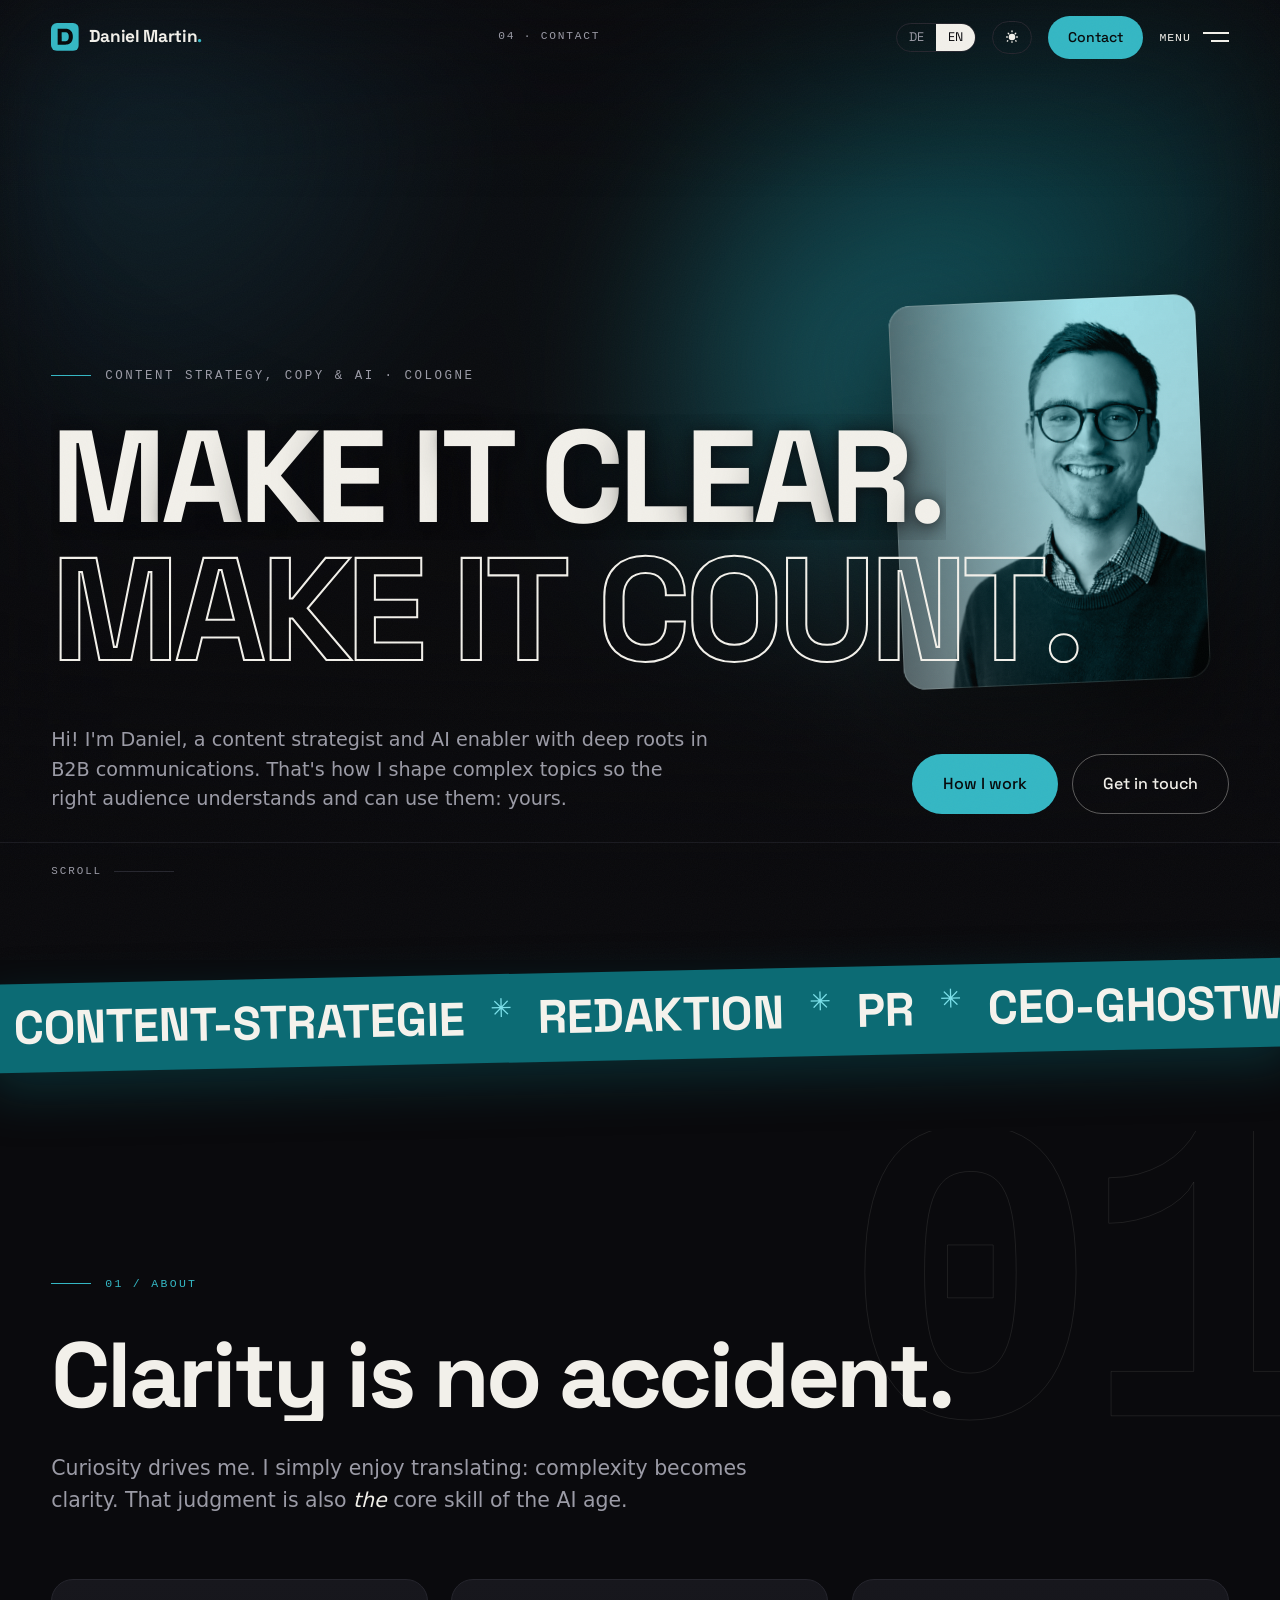
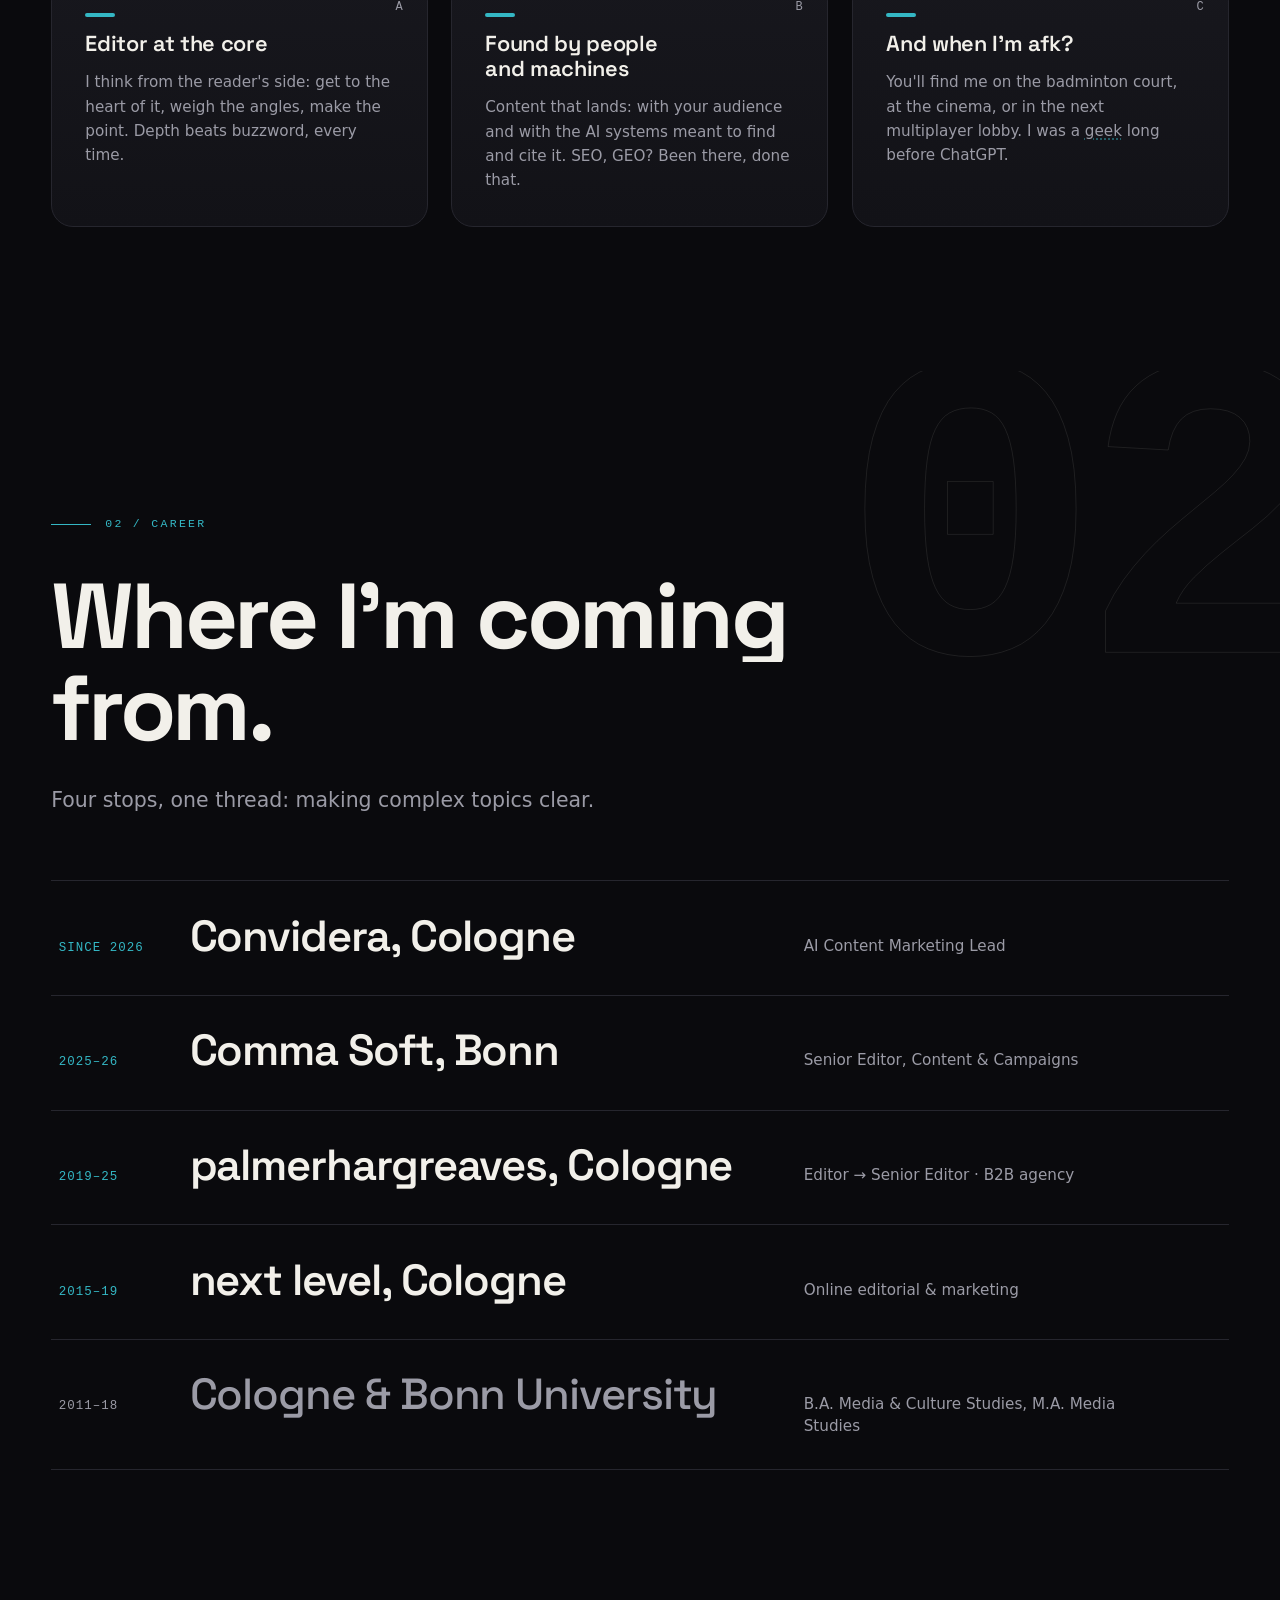
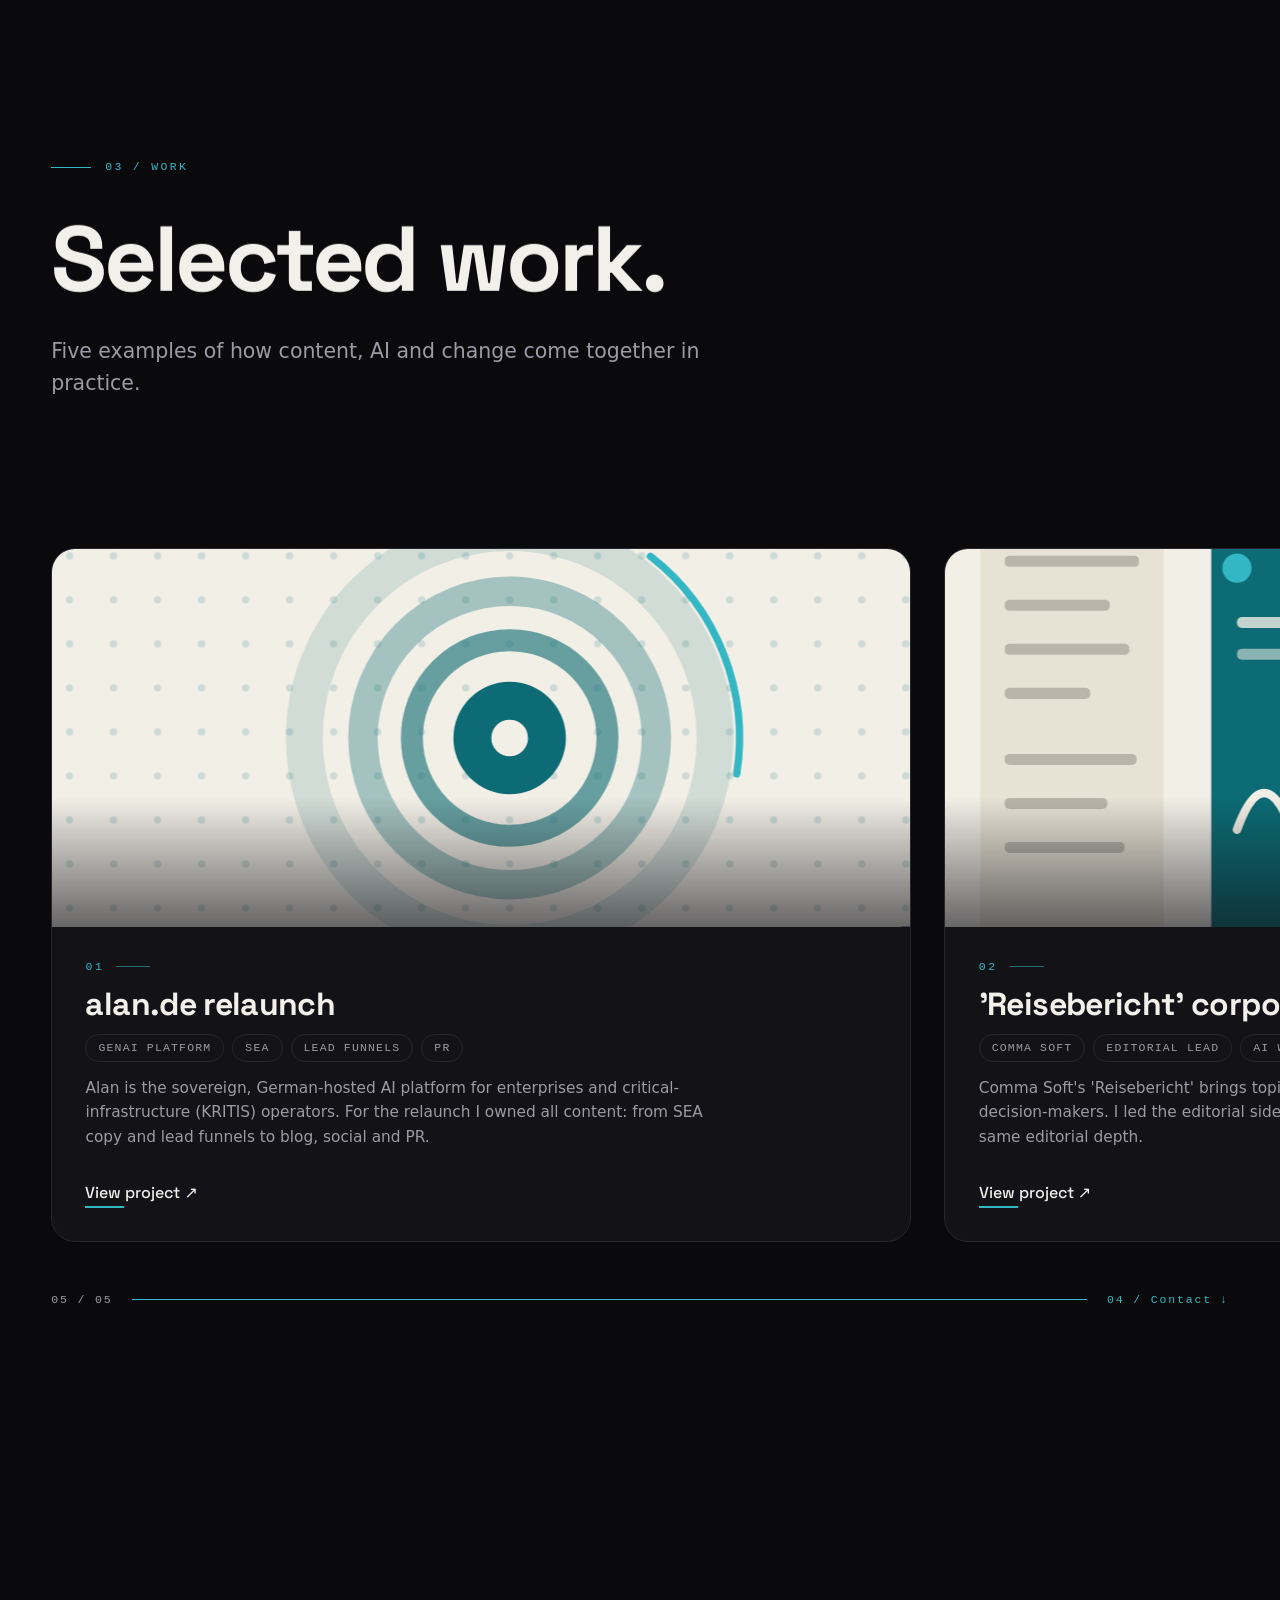
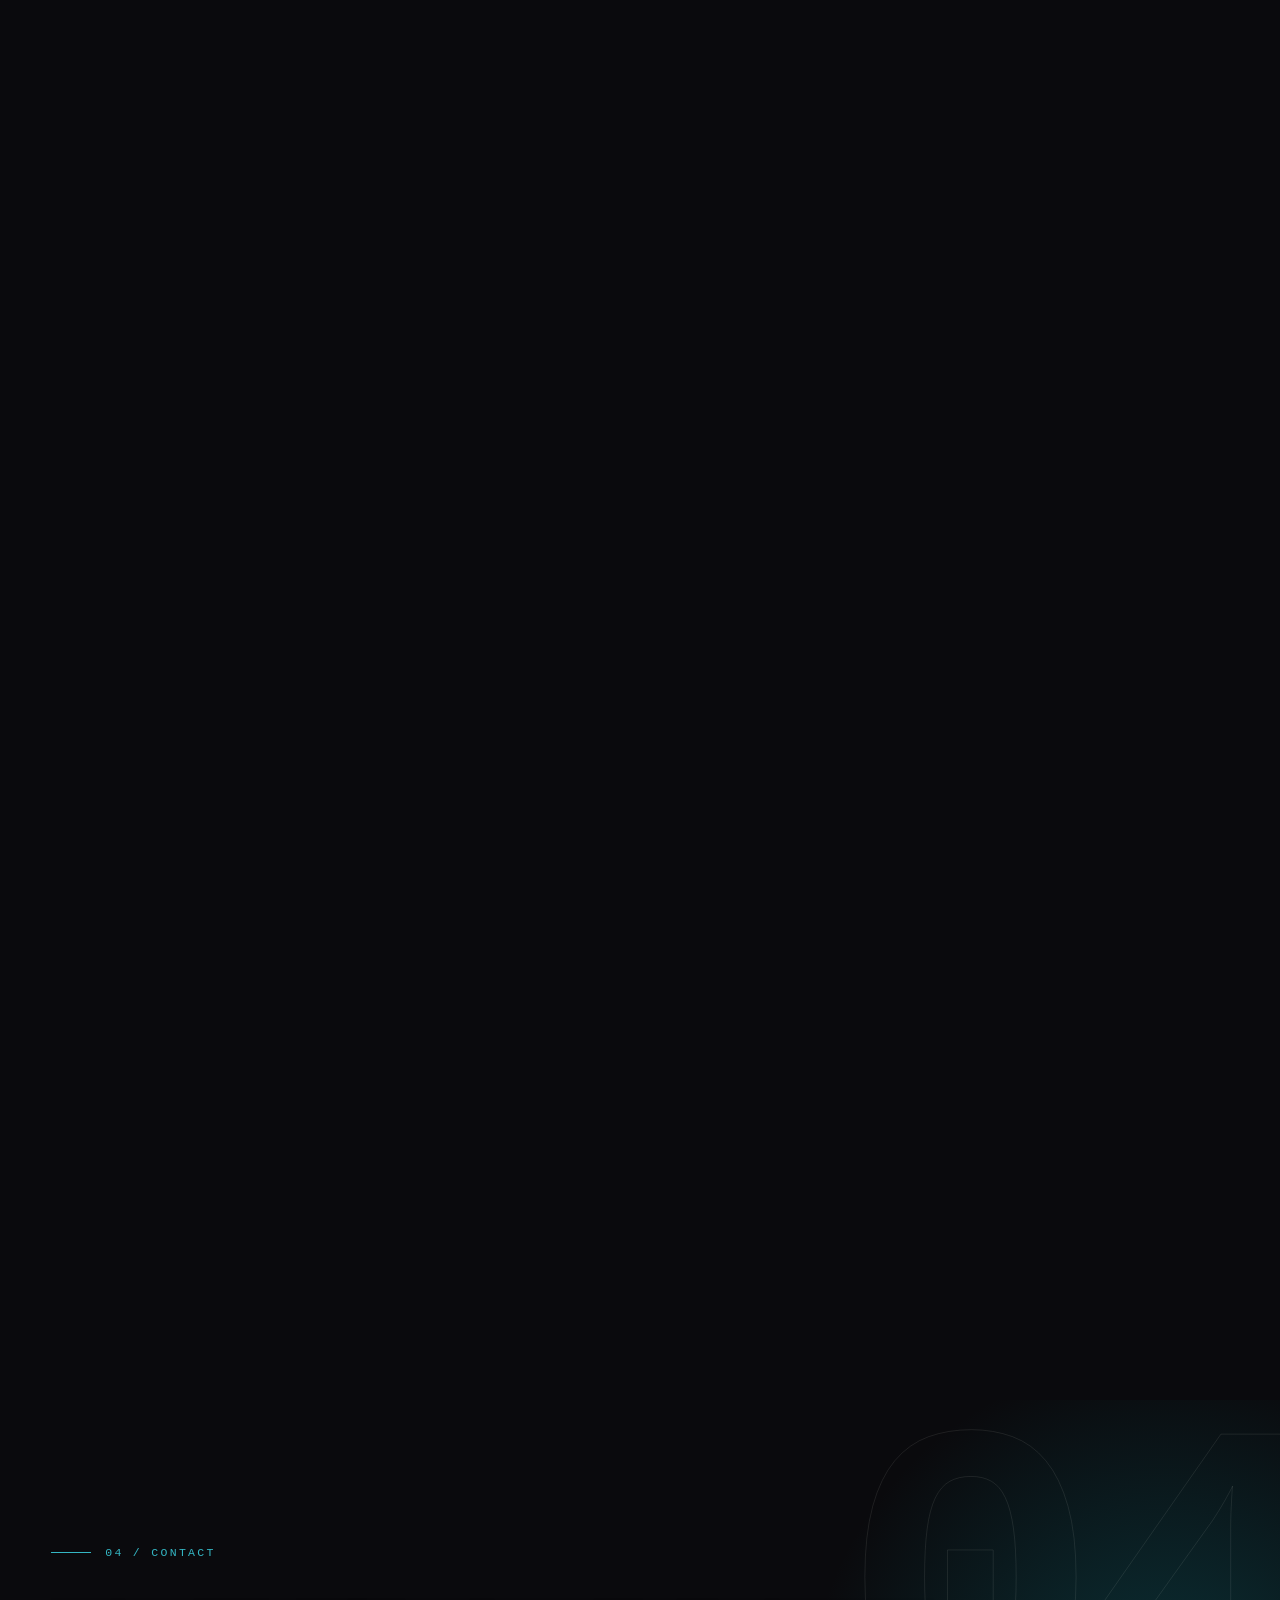
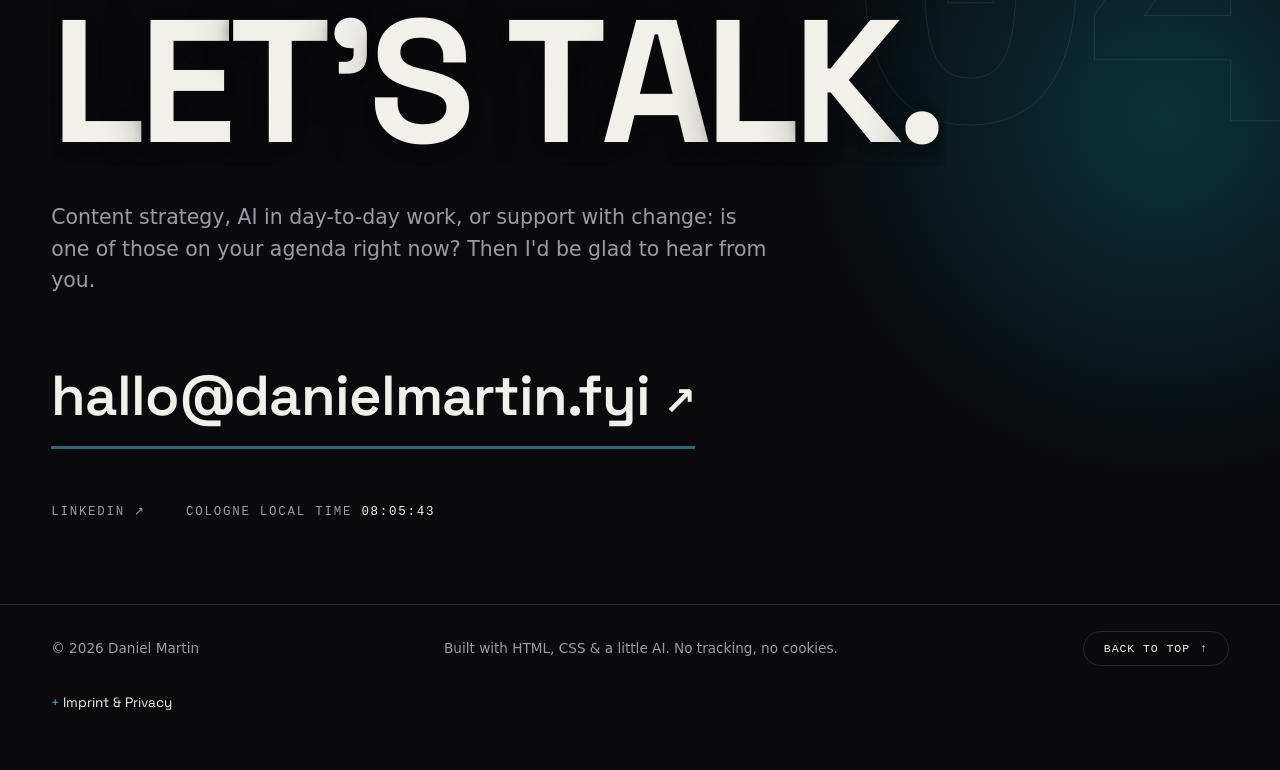
==== index.html @ d3502b36 "Terminal-Modus: Outline-Typo gefuellt-gedimmt (Text-Stroke zeigt Glyphen-Naehte der System-Monofonts" ====
<!DOCTYPE html>
<html lang="de" class="no-js">
<head>
<meta charset="UTF-8">
<meta name="viewport" content="width=device-width, initial-scale=1, viewport-fit=cover">
<title>Daniel Martin – Content Strategist &amp; AI Enabler</title>
<meta name="description" content="Daniel Martin, Content und AI Strategist aus Köln. Ich mache komplexe Themen verständlich und wirksam: Content-Strategie für komplexe Themen, KI und Change.">
<meta name="author" content="Daniel Martin">
<link rel="canonical" href="https://danielmartin.fyi/">
<meta name="theme-color" content="#0A0A0D">
<meta property="og:type" content="website">
<meta property="og:title" content="Daniel Martin – Content Strategist & AI Enablement">
<meta property="og:description" content="Komplexe Themen verständlich und wirksam machen: Content-Strategie, KI-Enablement und Change. Aus Köln.">
<meta property="og:url" content="https://danielmartin.fyi/">
<meta property="og:image" content="https://danielmartin.fyi/img/og-image.png">
<meta property="og:image:width" content="1200">
<meta property="og:image:height" content="630">
<meta name="twitter:card" content="summary_large_image">
<link rel="icon" type="image/svg+xml" href="assets/favicon.svg">
<link rel="preload" href="assets/SpaceGrotesk-var.woff2" as="font" type="font/woff2" crossorigin>
<script>/* Theme früh setzen, um Flackern zu vermeiden */(function(){try{var t=localStorage.getItem('dm-theme');if(t==='dark'||t==='light')document.documentElement.setAttribute('data-theme',t);}catch(e){}})();</script>
<script>/* Easteregg-Skin früh wiederherstellen (Konami: Terminal-Modus) */try{if(sessionStorage.getItem('dm-egg'))document.documentElement.setAttribute('data-egg','terminal');}catch(e){}</script>
<link rel="stylesheet" href="css/style.css?v=16">
</head>
<body>

  <!-- ── Wiederverwendbares D-Monogramm (aus dem Brand-Logo) ── -->
  <svg width="0" height="0" style="position:absolute" aria-hidden="true" focusable="false">
    <defs>
      <path id="dmD" fill-rule="evenodd" d="M1208.45&#xA;1042.45 l-2.45 2.45 0 1439.98 c0 940.04 .34 1440.88 .98 1442.56 .54 1.42&#xA;2.23 3.14 3.75 3.82 2.18 .97 149.61 1.23 699.27 1.21 543.41 -.01 702.87&#xA;-.29 725.5 -1.28 69.52 -3.02 89.28 -4.3 135.5 -8.81 26.72 -2.61 39.96 -4.22&#xA;82 -9.98 54.73 -7.5 106.28 -17.27 154.5 -29.3 28.78 -7.17 61.1 -16.12 84&#xA;-23.25 24.16 -7.52 53.91 -17.66 71 -24.19 42.49 -16.24 63.05 -24.76 92&#xA;-38.14 23.98 -11.08 56.64 -27.74 80 -40.82 40.24 -22.53 91.39 -55.27 123&#xA;-78.71 30.43 -22.57 32.08 -23.85 48.78 -37.72 29.1 -24.19 48.72 -42.2 79.79&#xA;-73.25 28.66 -28.64 42.55 -43.76 68.04 -74.05 11.76 -13.98 34.01 -42.9&#xA;50.27 -65.34 24.17 -33.37 51.99 -77.83 73.91 -118.13 16.24 -29.86 38.54&#xA;-75.05 48.12 -97.52 12.56 -29.44 24.15 -58.59 33.82 -85 11.76 -32.12 15.36&#xA;-42.73 24.23 -71.5 8.77 -28.42 17.33 -59.51 24.91 -90.5 5.34 -21.8 6.91&#xA;-28.94 14.12 -64 12.94 -62.94 23.38 -130.55 28.43 -184 3.65 -38.66 4.86&#xA;-55.81 7.04 -99.5 2.72 -54.55 3.26 -83.97 2.73 -149 -.39 -47.84 -1.15&#xA;-79.71 -2.59 -107.5 -4.25 -82.52 -8.64 -131.95 -16.69 -188 -4.13 -28.74&#xA;-10.01 -64.03 -15 -90 -8.21 -42.72 -22.62 -102.2 -34.82 -143.64 -9.8 -33.3&#xA;-15.78 -51.88 -23.94 -74.36 -17.96 -49.49 -24.65 -66.32 -42.16 -106 -11.89&#xA;-26.94 -37.77 -77.73 -54.02 -106 -8.06 -14.03 -16.95 -29.32 -19.75 -34&#xA;-7.22 -12.04 -39.73 -61.04 -50.75 -76.5 -15.87 -22.25 -49.18 -63.53 -69.38&#xA;-86 -23.48 -26.1 -45.67 -49.1 -64.01 -66.32 -22.19 -20.84 -49.07 -44.6&#xA;-68.45 -60.5 -27.76 -22.78 -64.55 -49.99 -95.14 -70.35 -29.86 -19.88 -64.78&#xA;-40.82 -98.5 -59.06 -11.36 -6.15 -34.35 -17.37 -62.5 -30.53 -9.52 -4.45&#xA;-33.9 -14.76 -56.5 -23.91 -18.31 -7.41 -53.73 -20.26 -74 -26.84 -37.91&#xA;-12.31 -89.25 -26.7 -123 -34.48 -37.92 -8.74 -92.94 -19.13 -129.5 -24.45&#xA;-19.19 -2.8 -59.12 -7.92 -75 -9.63 -38.84 -4.18 -89.69 -7.49 -145 -9.44&#xA;-17.03 -.6 -294.59 -.98 -728.8 -.98 l-701.3 -.01 -2.45 2.45z m1369.55&#xA;631.98 c32.4 1.97 76.15 6.45 99 10.12 18.82 3.03 47.38 9.01 69.27 14.51&#xA;21.46 5.39 60.96 18.41 82.73 27.25 9.62 3.91 25.37 10.99 35 15.74 31.35&#xA;15.45 63.72 34.57 84.5 49.92 18.03 13.31 38.74 30.45 54 44.7 14.19 13.25&#xA;28.46 28.1 42.12 43.82 12.95 14.91 30.15 37.87 43.23 57.69 27.25 41.31&#xA;45.56 76.47 64.64 124.18 9.47 23.67 20.45 56.82 27.85 84.13 11.26 41.53&#xA;11.93 44.43 20.12 87.5 3.82 20.07 9.8 60.89 11.5 78.5 .59 6.05 1.27 12.12&#xA;1.52 13.5 .84 4.6 3.45 38.28 4.49 58 .57 10.72 1.55 27.82 2.18 38 1.58&#xA;25.34 1.61 103.17 .06 133 -1.99 38.19 -4.21 72.78 -5.2 81 -.5 4.12 -1.18&#xA;11.32 -1.52 16 -.76 10.4 -5.86 50.95 -8.56 68 -1.09 6.88 -3.57 21.28 -5.51&#xA;32 -6.45 35.6 -13.73 65.17 -27.06 109.88 -6.46 21.68 -20.99 61.07 -32.54&#xA;88.25 -4.53 10.65 -13.12 29.01 -19.09 40.79 -11.48 22.68 -32.95 59.22&#xA;-45.56 77.57 -13.46 19.59 -29.69 40.72 -40.69 53 -5.92 6.6 -17.11 18.45&#xA;-24.87 26.34 -19.06 19.36 -42.33 39.89 -62.11 54.79 -10.2 7.68 -37.45 25.57&#xA;-48.5 31.84 -17.92 10.16 -23.8 13.43 -33 18.32 -9.65 5.13 -39.16 18.41 -51&#xA;22.94 -23.66 9.06 -59.52 20.42 -82.5 26.13 -17.96 4.47 -50.86 10.69 -74.72&#xA;14.14 -11.66 1.68 -31.56 3.97 -44.24 5.09 -12.67 1.12 -27.99 2.52 -34.04&#xA;3.1 -7.42 .72 -112.56 1.2 -322.76 1.46 l-311.76 .4 -.99 -2.6 c-.65 -1.7&#xA;-.99 -286.1 -.99 -825.57 0 -813.6 .02 -822.98 1.94 -823.68 2.39 -.88 618.45&#xA;-.68 633.06 .21z"/>
    </defs>
  </svg>

  <!-- ── Preloader ── -->
  <div class="preloader" id="preloader" aria-hidden="true">
    <div class="pre-inner">
      <svg class="pre-mark" viewBox="0 0 5016 5016" aria-hidden="true"><use href="#dmD"/></svg>
      <div class="pre-count" id="preCount">00</div>
    </div>
    <div class="pre-bar"><span id="preBar"></span></div>
  </div>

  <!-- ── Korn/Grain-Overlay ── -->
  <div class="grain" aria-hidden="true"></div>

  <a class="skip-link" href="#main" data-i18n="skip.link">Zum Inhalt springen</a>

  <!-- ── Topbar ── -->
  <header class="topbar" id="topbar">
    <a class="brand" href="#top" data-i18n-aria="aria.home" aria-label="Daniel Martin – Startseite">
      <svg class="brand-logo" viewBox="0 0 5016 5016" aria-hidden="true" focusable="false"><rect width="5016" height="5016" rx="418" fill="var(--acc)"/><use href="#dmD" fill="var(--acc-ink)"/></svg>
      <span class="brand-name">Daniel Martin<span class="dot">.</span></span>
    </a>
    <div class="top-status mono" id="topStatus" aria-hidden="true"></div>
    <div class="top-right">
      <span class="lang" role="group" aria-label="Sprache / Language">
        <button type="button" data-lang="de">DE</button>
        <button type="button" data-lang="en">EN</button>
      </span>
      <button class="theme-toggle" id="themeToggle" type="button" data-i18n-aria="aria.theme" aria-label="Hell-/Dunkelmodus umschalten" title="Hell / Dunkel">
        <svg class="i-moon" viewBox="0 0 24 24" aria-hidden="true"><path d="M21 12.8A9 9 0 1 1 11.2 3a7 7 0 0 0 9.8 9.8Z"/></svg>
        <svg class="i-sun" viewBox="0 0 24 24" aria-hidden="true"><path d="M12 17a5 5 0 1 1 0-10 5 5 0 0 1 0 10Zm0-15a1 1 0 0 1 1 1v1a1 1 0 1 1-2 0V3a1 1 0 0 1 1-1Zm0 16a1 1 0 0 1 1 1v1a1 1 0 1 1-2 0v-1a1 1 0 0 1 1-1ZM5 11a1 1 0 1 1 0 2H4a1 1 0 1 1 0-2h1Zm15 0a1 1 0 1 1 0 2h-1a1 1 0 1 1 0-2h1ZM5.6 5.6a1 1 0 0 1 1.4 0l.7.7A1 1 0 1 1 6.3 7.7l-.7-.7a1 1 0 0 1 0-1.4Zm11.3 11.3a1 1 0 0 1 1.4 0l.7.7a1 1 0 0 1-1.4 1.4l-.7-.7a1 1 0 0 1 0-1.4Zm1.4-11.3a1 1 0 0 1 0 1.4l-.7.7a1 1 0 1 1-1.4-1.4l.7-.7a1 1 0 0 1 1.4 0ZM6.3 16.9a1 1 0 0 1 0 1.4l-.7.7a1 1 0 0 1-1.4-1.4l.7-.7a1 1 0 0 1 1.4 0Z"/></svg>
      </button>
      <a class="top-cta" href="#contact" data-magnetic data-i18n="nav.cta">Kontakt</a>
      <button class="menu-btn" id="menuBtn" type="button" aria-expanded="false" aria-controls="ovmenu" data-i18n-aria="aria.menu" aria-label="Menü">
        <span class="menu-btn-label mono" data-i18n="menu.label">Menü</span>
        <span class="menu-btn-icon" aria-hidden="true"><i></i><i></i></span>
      </button>
    </div>
  </header>

  <!-- ── Fullscreen-Menü ── -->
  <div class="ovmenu" id="ovmenu" aria-hidden="true">
    <svg class="ov-mark" viewBox="0 0 5016 5016" aria-hidden="true"><use href="#dmD"/></svg>
    <nav class="ov-nav" aria-label="Hauptmenü">
      <a href="#about" class="ov-link" data-scramble><span class="ov-idx mono">01</span><span class="ov-word" data-i18n="nav.about">Über mich</span></a>
      <a href="#career" class="ov-link" data-scramble><span class="ov-idx mono">02</span><span class="ov-word" data-i18n="nav.career">Werdegang</span></a>
      <a href="#work" class="ov-link" data-scramble><span class="ov-idx mono">03</span><span class="ov-word" data-i18n="nav.work">Projekte</span></a>
      <a href="#contact" class="ov-link" data-scramble><span class="ov-idx mono">04</span><span class="ov-word" data-i18n="nav.contact">Kontakt</span></a>
    </nav>
    <div class="ov-meta mono">
      <a href="mailto:hallo@danielmartin.fyi">hallo@danielmartin.fyi</a>
      <a href="https://www.linkedin.com/in/daniel-nicht-martin/" target="_blank" rel="noopener">LinkedIn ↗</a>
    </div>
  </div>

  <main id="main" tabindex="-1">

    <!-- ── HERO ── -->
    <section class="hero" id="top" aria-label="Intro">
      <canvas class="hero-canvas" id="heroCanvas" aria-hidden="true"></canvas>
      <div class="hero-inner">
        <p class="eyebrow mono" data-reveal data-i18n="hero.eyebrow">Content Strategy, Copy &amp; AI · Köln</p>
        <h1 class="mega" id="heroMega">
          <span class="h-row"><span class="h-line fit kin" data-fit data-i18n-line="hero.l1">Klartexten.</span></span>
          <span class="h-row"><span class="h-line h-line-outline fit kin" data-fit data-i18n-line="hero.l2">Vordenken.</span></span>
        </h1>
        <div class="hero-sub">
          <p class="hero-lead" data-reveal data-i18n="hero.lead">Hi! Ich bin Daniel, Content Strategist und AI-Enabler mit tiefen Wurzeln in der B2B-Kommunikation. Damit bereite ich komplexe Themen so auf, dass die richtige Zielgruppe sie versteht und nutzen kann: Deine!</p>
          <div class="hero-cta" data-reveal>
            <a class="btn btn-solid" href="#about" data-magnetic data-i18n="hero.cta1">So arbeite ich</a>
            <a class="btn btn-line" href="#contact" data-magnetic data-i18n="hero.cta2">Kontakt</a>
          </div>
        </div>
      </div>
      <figure class="hero-portrait" id="heroPortrait" data-prlx="-0.08">
        <img src="assets/portrait.webp" alt="Daniel Martin, Content & AI Strategie, Portrait" data-i18n-alt="img.portrait" width="800" height="1000">
      </figure>
      <div class="hero-foot mono" aria-hidden="true">
        <span class="scroll-cue"><span data-i18n="hero.scroll">Scroll</span><i></i></span>
      </div>
    </section>

    <!-- ── SKILL-MARQUEE (eine Reihe, ruhig) ── -->
    <div class="mq" aria-hidden="true">
      <div class="mq-row mq-a">
        <div class="mq-track">
          <span>Content-Strategie</span><b>✳</b><span>Redaktion</span><b>✳</b><span>PR</span><b>✳</b><span>CEO-Ghostwriting</span><b>✳</b><span>SEO &amp; SEA</span><b>✳</b><span>KI-Enablement</span><b>✳</b><span>GenAI-Workflows</span><b>✳</b><span>Change Management</span><b>✳</b><span>Agile</span><b>✳</b>
          <span>Content-Strategie</span><b>✳</b><span>Redaktion</span><b>✳</b><span>PR</span><b>✳</b><span>CEO-Ghostwriting</span><b>✳</b><span>SEO &amp; SEA</span><b>✳</b><span>KI-Enablement</span><b>✳</b><span>GenAI-Workflows</span><b>✳</b><span>Change Management</span><b>✳</b><span>Agile</span><b>✳</b>
        </div>
      </div>
    </div>

    <!-- ── 01 ÜBER MICH ── -->
    <section id="about" class="sec" data-idx="01" data-navkey="nav.about">
      <span class="ghost mono" aria-hidden="true" data-prlx="0.06">01</span>
      <div class="wrap">
        <p class="sec-num mono" data-reveal><span data-i18n="about.num">01 / Über mich</span></p>
        <h2 class="sec-title" data-split data-i18n="about.title">Verständlichkeit ist kein Zufall.</h2>
        <p class="sec-lead" data-reveal data-i18n="about.lead">Neugier treibt mich an. Ich übersetze einfach gerne: aus Komplexität wird Klarheit. Dieses Urteilsvermögen ist auch <i>die</i> Kernkompetenz im KI-Zeitalter.</p>
        <div class="cards3">
          <article class="tcard" data-tilt data-reveal>
            <span class="tcard-idx mono">A</span>
            <h3 data-i18n="about.b1t">Texte mit Tiefe</h3>
            <p data-i18n="about.b1d">Ich schreibe nicht für dich, sondern für dein Publikum: durchdringen, abwägen, auf den Punkt bringen. Tiefe &gt; Buzzwords, immer.</p>
          </article>
          <article class="tcard" data-tilt data-reveal>
            <span class="tcard-idx mono">B</span>
            <h3 data-i18n="about.b2t">Sichtbar für Mensch und Maschine</h3>
            <p data-i18n="about.b2d">Inhalte, die ankommen: bei deiner Zielgruppe genauso wie bei den KI-Systemen, die sie finden und zitieren sollen. SEO, GEO? Kenn ich, kann ich.</p>
          </article>
          <article class="tcard" data-tilt data-reveal>
            <span class="tcard-idx mono">C</span>
            <h3 data-i18n="about.b3t">Und wenn ich afk bin?</h3>
            <p data-i18n="about.b3d">Dann findest du mich auf dem Badminton-Court, im Kino oder in der nächsten Multiplayer-Lobby. Bekennender <span class="geek">Geek</span>, lange vor ChatGPT.</p>
          </article>
        </div>
      </div>
    </section>

    <!-- ── 02 WERDEGANG ── -->
    <section id="career" class="sec" data-idx="02" data-navkey="nav.career">
      <span class="ghost mono" aria-hidden="true" data-prlx="0.06">02</span>
      <div class="wrap">
        <p class="sec-num mono" data-reveal><span data-i18n="career.num">02 / Werdegang</span></p>
        <h2 class="sec-title" data-split data-i18n="career.title">Wo ich herkomme.</h2>
        <p class="sec-lead" data-reveal data-i18n="career.lead">Vier Stationen, ein roter Faden: komplexe Themen verständlich machen.</p>
        <p class="sr-only" data-i18n="career.srhint">Berufliche Stationen in chronologischer Reihenfolge, die aktuellste zuerst.</p>
        <ol class="cvlist">
          <li class="cvrow" data-reveal>
            <span class="cv-year mono" data-i18n="cv1.year">seit 2026</span>
            <span class="cv-org" data-i18n="cv1.org">Convidera, Köln</span>
            <span class="cv-role" data-i18n="cv1.role">AI Content Marketing Lead</span>
          </li>
          <li class="cvrow" data-reveal>
            <span class="cv-year mono" data-i18n="cv2.year">2025–26</span>
            <span class="cv-org" data-i18n="cv2.org">Comma Soft, Bonn</span>
            <span class="cv-role" data-i18n="cv2.role">Senior Redakteur, Content &amp; Kampagnen</span>
          </li>
          <li class="cvrow" data-reveal>
            <span class="cv-year mono" data-i18n="cv3.year">2019–25</span>
            <span class="cv-org" data-i18n="cv3.org">palmerhargreaves, Köln</span>
            <span class="cv-role" data-i18n="cv3.role">Editor → Senior Editor · B2B-Agentur</span>
          </li>
          <li class="cvrow" data-reveal>
            <span class="cv-year mono" data-i18n="cv4.year">2015–19</span>
            <span class="cv-org" data-i18n="cv4.org">next level, Köln</span>
            <span class="cv-role" data-i18n="cv4.role">Online-Redaktion &amp; Marketing</span>
          </li>
          <li class="cvrow cv-edu" data-reveal>
            <span class="cv-year mono" data-i18n="cv5.year">2011–18</span>
            <span class="cv-org" data-i18n="cv5.org">Uni Köln &amp; Bonn</span>
            <span class="cv-role" data-i18n="cv5.role">B.A. Medienkulturwissenschaft, M.A. Medienwissenschaft</span>
          </li>
        </ol>
      </div>
    </section>

    <!-- ── 03 PROJEKTE (horizontal gepinnt) ── -->
    <section id="work" class="sec sec-work" data-idx="03" data-navkey="nav.work">
      <div class="wrap">
        <p class="sec-num mono" data-reveal><span data-i18n="work.num">03 / Projekte</span></p>
        <h2 class="sec-title" data-split data-i18n="work.title">Ausgewählte Projekte.</h2>
        <p class="sec-lead" data-reveal data-i18n="work.intro">Fünf Beispiele, wie Content, KI und Change in der Praxis zusammenspielen.</p>
      </div>
      <div class="pin-sec" id="pinSec">
        <div class="pin-vp">
          <div class="track" id="workTrack">
            <article class="pcard">
              <figure class="pc-media"><svg class="pc-art" role="img" aria-label="alan.de, Kommunikation für eine sichere KI-Plattform" data-i18n-aria="img.case1" focusable="false" viewBox="0 0 800 450" preserveAspectRatio="xMidYMid slice">
                <rect width="800" height="450" fill="#F2EFE7"/>
                <defs><pattern id="a1d" width="36" height="36" patternUnits="userSpaceOnUse"><circle cx="4" cy="4" r="3" fill="#0C6B74"/></pattern></defs>
                <rect width="800" height="450" fill="url(#a1d)" opacity=".16"/>
                <g fill="none" stroke="#0C6B74">
                  <circle cx="400" cy="225" r="168" stroke-width="30" opacity=".14"/>
                  <circle cx="400" cy="225" r="120" stroke-width="24" opacity=".34"/>
                  <circle cx="400" cy="225" r="80" stroke-width="18" opacity=".6"/>
                </g>
                <circle cx="400" cy="225" r="188" fill="none" stroke="#34B7C4" stroke-width="6" stroke-dasharray="200 980" stroke-linecap="round" transform="rotate(-52 400 225)"/>
                <circle cx="400" cy="225" r="46" fill="#0C6B74"/>
                <circle cx="400" cy="225" r="15" fill="#F2EFE7"/>
                <g stroke="#1A1A1E" stroke-width="2" opacity=".55">
                  <path d="M60 60 h20 M70 50 v20"/><path d="M720 380 h20 M730 370 v20"/>
                </g>
              </svg></figure>
              <div class="pc-body">
                <span class="pc-idx mono" aria-hidden="true">01</span>
                <h3 class="pc-title" data-i18n="case1.title">Relaunch alan.de</h3>
                <p class="pc-meta mono" data-i18n-meta="case1.meta">GenAI-Plattform · SEA · Leadstrecken · PR</p>
                <p class="pc-desc" data-i18n="case1.desc">Alan ist die souveräne, in Deutschland gehostete KI-Plattform für Unternehmen und KRITIS. Für den Relaunch habe ich alle Inhalte verantwortet: von SEA-Copy und Leadstrecken bis zu Blog, Social und PR.</p>
                <a class="pc-link" href="https://alan.de/" target="_blank" rel="noopener" data-i18n="case.view">Projekt ansehen ↗</a>
              </div>
            </article>
            <article class="pcard">
              <figure class="pc-media"><svg class="pc-art" role="img" aria-label="Reisebericht, das Corporate-Magazin für Vorreiter, Comma Soft" data-i18n-aria="img.case2" focusable="false" viewBox="0 0 800 450" preserveAspectRatio="xMidYMid slice">
                <rect width="800" height="450" fill="#F2EFE7"/>
                <g fill="#E7E2D4">
                  <rect x="52" y="40" width="150" height="370" rx="6"/>
                  <rect x="430" y="40" width="150" height="370" rx="6"/>
                  <rect x="619" y="40" width="150" height="370" rx="6"/>
                </g>
                <g fill="#1A1A1E" opacity=".22">
                  <rect x="72" y="76" width="110" height="9" rx="4"/><rect x="72" y="112" width="86" height="9" rx="4"/><rect x="72" y="148" width="102" height="9" rx="4"/><rect x="72" y="184" width="70" height="9" rx="4"/><rect x="72" y="238" width="108" height="9" rx="4"/><rect x="72" y="274" width="84" height="9" rx="4"/><rect x="72" y="310" width="98" height="9" rx="4"/>
                  <rect x="450" y="76" width="104" height="9" rx="4"/><rect x="450" y="112" width="80" height="9" rx="4"/><rect x="450" y="148" width="112" height="9" rx="4"/><rect x="450" y="202" width="92" height="9" rx="4"/><rect x="450" y="238" width="106" height="9" rx="4"/><rect x="450" y="274" width="76" height="9" rx="4"/><rect x="450" y="328" width="98" height="9" rx="4"/>
                  <rect x="639" y="76" width="100" height="9" rx="4"/><rect x="639" y="112" width="112" height="9" rx="4"/><rect x="639" y="166" width="88" height="9" rx="4"/><rect x="639" y="202" width="104" height="9" rx="4"/><rect x="639" y="256" width="94" height="9" rx="4"/><rect x="639" y="292" width="110" height="9" rx="4"/><rect x="639" y="328" width="72" height="9" rx="4"/>
                </g>
                <rect x="241" y="40" width="150" height="370" rx="6" fill="#0C6B74"/>
                <path d="M262 300 q22 -60 45 0 t45 0 t45 0" fill="none" stroke="#F2EFE7" stroke-width="7" stroke-linecap="round"/>
                <circle cx="262" cy="86" r="12" fill="#34B7C4"/>
                <rect x="262" y="126" width="86" height="9" rx="4" fill="#F2EFE7" opacity=".8"/>
                <rect x="262" y="152" width="62" height="9" rx="4" fill="#F2EFE7" opacity=".55"/>
              </svg></figure>
              <div class="pc-body">
                <span class="pc-idx mono" aria-hidden="true">02</span>
                <h3 class="pc-title" data-i18n="case2.title">Corporate-Magazin „Reisebericht“</h3>
                <p class="pc-meta mono" data-i18n-meta="case2.meta">Comma Soft · Redaktionsleitung · KI-Workflow</p>
                <p class="pc-desc" data-i18n="case2.desc">Der „Reisebericht“ von Comma Soft bringt Entscheider:innen Themen wie KI-Agenten und digitale Souveränität näher. Ich habe die Redaktion geleitet und einen KI-Workflow aufgesetzt: mehr Tempo, gleiche redaktionelle Tiefe.</p>
                <a class="pc-link" href="https://comma-soft.com/humboldt-gruppe/reisebericht-04/" target="_blank" rel="noopener" data-i18n="case.view">Projekt ansehen ↗</a>
              </div>
            </article>
            <article class="pcard">
              <figure class="pc-media"><svg class="pc-art" role="img" aria-label="palmerhargreaves, B2B-Agentur in Köln" data-i18n-aria="img.case3" focusable="false" viewBox="0 0 800 450" preserveAspectRatio="xMidYMid slice">
                <rect width="800" height="450" fill="#F2EFE7"/>
                <g fill="#0C6B74">
                  <rect x="52"  y="62"  width="58" height="58" rx="6" opacity=".95"/><rect x="52"  y="152" width="58" height="58" rx="6" opacity=".95"/><rect x="52"  y="242" width="58" height="58" rx="6" opacity=".95"/><rect x="52"  y="332" width="58" height="58" rx="6" opacity=".95"/>
                  <rect x="156" y="62"  width="58" height="58" rx="6" opacity=".88"/><rect x="156" y="152" width="58" height="58" rx="6" opacity=".88"/><rect x="156" y="242" width="58" height="58" rx="6" opacity=".88"/><rect x="156" y="332" width="58" height="58" rx="6" opacity=".88"/>
                  <rect x="260" y="62"  width="58" height="58" rx="6" opacity=".78" transform="rotate(7 289 91)"/><rect x="260" y="152" width="58" height="58" rx="6" opacity=".78" transform="rotate(-6 289 181)"/><rect x="260" y="242" width="58" height="58" rx="6" opacity=".78" transform="rotate(9 289 271)"/><rect x="260" y="332" width="58" height="58" rx="6" opacity=".78" transform="rotate(-8 289 361)"/>
                  <rect x="364" y="62"  width="56" height="56" rx="6" opacity=".62" transform="rotate(14 392 90)"/><rect x="364" y="152" width="56" height="56" rx="6" opacity=".62" transform="rotate(-12 392 180)"/><rect x="364" y="242" width="56" height="56" rx="6" fill="#34B7C4" opacity=".85" transform="rotate(16 392 270)"/><rect x="364" y="332" width="56" height="56" rx="6" opacity=".62" transform="rotate(-15 392 360)"/>
                  <rect x="468" y="64"  width="52" height="52" rx="6" opacity=".46" transform="rotate(24 494 90)"/><rect x="468" y="154" width="52" height="52" rx="6" opacity=".46" transform="rotate(-20 494 180)"/><rect x="468" y="244" width="52" height="52" rx="6" opacity=".46" transform="rotate(26 494 270)"/><rect x="468" y="334" width="52" height="52" rx="6" opacity=".46" transform="rotate(-24 494 360)"/>
                  <rect x="572" y="68"  width="46" height="46" rx="6" opacity=".32" transform="rotate(38 595 91)"/><rect x="572" y="158" width="46" height="46" rx="6" fill="#34B7C4" opacity=".5" transform="rotate(-34 595 181)"/><rect x="572" y="248" width="46" height="46" rx="6" opacity=".32" transform="rotate(40 595 271)"/><rect x="572" y="338" width="46" height="46" rx="6" opacity=".32" transform="rotate(-36 595 361)"/>
                  <rect x="676" y="72"  width="38" height="38" rx="6" opacity=".2" transform="rotate(52 695 91)"/><rect x="676" y="162" width="38" height="38" rx="6" opacity=".2" transform="rotate(-48 695 181)"/><rect x="676" y="252" width="38" height="38" rx="6" opacity=".2" transform="rotate(55 695 271)"/><rect x="676" y="342" width="38" height="38" rx="6" opacity=".2" transform="rotate(-50 695 361)"/>
                </g>
              </svg></figure>
              <div class="pc-body">
                <span class="pc-idx mono" aria-hidden="true">03</span>
                <h3 class="pc-title" data-i18n="case3.title">Agiler Change bei palmerhargreaves</h3>
                <p class="pc-meta mono" data-i18n-meta="case3.meta">B2B-Agentur · Change · Agilisierung · KI</p>
                <p class="pc-desc" data-i18n="case3.desc">palmerhargreaves ist eine B2B-Agentur mit Kunden aus Telko, Big Four, Automotive und Life Science. Ich habe den Wandel begleitet und kommuniziert: agilere Zusammenarbeit und KI-Enablement, im eigenen Team wie für Kunden.</p>
                <a class="pc-link" href="https://www.palmerhargreaves.com/de/" target="_blank" rel="noopener" data-i18n="case.view">Projekt ansehen ↗</a>
              </div>
            </article>
            <article class="pcard">
              <figure class="pc-media"><svg class="pc-art" role="img" aria-label="C-Level-Positionierung und Thought Leadership" data-i18n-aria="img.case4" focusable="false" viewBox="0 0 800 450" preserveAspectRatio="xMidYMid slice">
                <rect width="800" height="450" fill="#F2EFE7"/>
                <line x1="40" y1="225" x2="760" y2="225" stroke="#1A1A1E" stroke-width="1.5" opacity=".25"/>
                <g fill="#1A1A1E" opacity=".72">
                  <rect x="48"  y="207" width="9" height="36" rx="4"/><rect x="67"  y="195" width="9" height="60" rx="4"/><rect x="86"  y="203" width="9" height="44" rx="4"/><rect x="105" y="182" width="9" height="86" rx="4"/><rect x="124" y="192" width="9" height="66" rx="4"/><rect x="143" y="169" width="9" height="112" rx="4"/><rect x="162" y="186" width="9" height="78" rx="4"/><rect x="181" y="158" width="9" height="134" rx="4"/><rect x="200" y="176" width="9" height="98" rx="4"/><rect x="219" y="150" width="9" height="150" rx="4"/><rect x="238" y="168" width="9" height="114" rx="4"/><rect x="257" y="141" width="9" height="168" rx="4"/>
                </g>
                <g fill="#0C6B74">
                  <rect x="276" y="130" width="9" height="190" rx="4"/><rect x="295" y="112" width="9" height="226" rx="4"/><rect x="314" y="125" width="9" height="200" rx="4"/><rect x="333" y="95"  width="9" height="260" rx="4"/><rect x="352" y="118" width="9" height="214" rx="4"/><rect x="371" y="82"  width="9" height="286" rx="4"/><rect x="390" y="104" width="9" height="242" rx="4"/><rect x="409" y="75"  width="9" height="300" rx="4"/><rect x="428" y="98"  width="9" height="254" rx="4"/><rect x="447" y="88"  width="9" height="274" rx="4"/><rect x="466" y="115" width="9" height="220" rx="4"/><rect x="485" y="100" width="9" height="250" rx="4"/>
                </g>
                <g fill="#1A1A1E" opacity=".72">
                  <rect x="504" y="128" width="9" height="194" rx="4"/><rect x="523" y="148" width="9" height="154" rx="4"/><rect x="542" y="138" width="9" height="174" rx="4"/><rect x="561" y="162" width="9" height="126" rx="4"/><rect x="580" y="152" width="9" height="146" rx="4"/><rect x="599" y="176" width="9" height="98" rx="4"/><rect x="618" y="168" width="9" height="114" rx="4"/><rect x="637" y="188" width="9" height="74" rx="4"/><rect x="656" y="182" width="9" height="86" rx="4"/><rect x="675" y="198" width="9" height="54" rx="4"/><rect x="694" y="193" width="9" height="64" rx="4"/><rect x="713" y="206" width="9" height="38" rx="4"/><rect x="732" y="211" width="9" height="28" rx="4"/>
                </g>
                <circle cx="409" cy="52" r="7" fill="#34B7C4"/>
              </svg></figure>
              <div class="pc-body">
                <span class="pc-idx mono" aria-hidden="true">04</span>
                <h3 class="pc-title" data-i18n="case4.title">C-Level-Positionierung</h3>
                <p class="pc-meta mono" data-i18n-meta="case4.meta">Ghostwriting · Social &amp; PR · anonym</p>
                <p class="pc-desc" data-i18n="case4.desc">Für Führungskräfte vom CISO bis zum CEO entwickle ich Positionierung und Stimme: auf LinkedIn und in der Presse. Zu den Kunden zählten unter anderem eine Fluglinie, eine Big-Four-Beratung und ein großer Telko-Konzern.</p>
                <a class="pc-link" href="#contact" data-i18n="case.talk">Mehr im Gespräch →</a>
              </div>
            </article>
            <article class="pcard">
              <figure class="pc-media"><svg class="pc-art" role="img" aria-label="Messeauftritt eines Telko-Konzerns" data-i18n-aria="img.case5" focusable="false" viewBox="0 0 800 450" preserveAspectRatio="xMidYMid slice">
                <rect width="800" height="450" fill="#F2EFE7"/>
                <defs>
                  <linearGradient id="c5g" x1="0" y1="0" x2="0" y2="1">
                    <stop offset="0" stop-color="#34B7C4" stop-opacity=".75"/>
                    <stop offset="1" stop-color="#0C6B74" stop-opacity=".12"/>
                  </linearGradient>
                  <pattern id="c5d" width="30" height="30" patternUnits="userSpaceOnUse"><circle cx="3" cy="3" r="3" fill="#0C6B74"/></pattern>
                </defs>
                <line x1="120" y1="34" x2="680" y2="34" stroke="#1A1A1E" stroke-width="6" opacity=".8"/>
                <circle cx="400" cy="34" r="12" fill="#1A1A1E"/>
                <polygon points="356,44 444,44 620,368 180,368" fill="url(#c5g)"/>
                <rect x="60"  y="300" width="180" height="80" fill="url(#c5d)" opacity=".3"/>
                <rect x="560" y="300" width="180" height="80" fill="url(#c5d)" opacity=".3"/>
                <rect x="250" y="352" width="300" height="34" rx="8" fill="#0C6B74"/>
                <rect x="368" y="312" width="64" height="40" rx="6" fill="#0C6B74"/>
                <circle cx="400" cy="292" r="17" fill="#34B7C4"/>
              </svg></figure>
              <div class="pc-body">
                <span class="pc-idx mono" aria-hidden="true">05</span>
                <h3 class="pc-title" data-i18n="case5.title">Messe-Narrativ für einen Telko-Konzern</h3>
                <p class="pc-meta mono" data-i18n-meta="case5.meta">Telko-Konzern · Narrativ · Bühnenprogramm</p>
                <p class="pc-desc" data-i18n="case5.desc">Für den internationalen Messeauftritt eines großen Telko-Konzerns habe ich das übergreifende Narrativ entwickelt, dazu Briefings für die Moderation und die thematische Koordination der Speaker-Slots.</p>
                <a class="pc-link" href="#contact" data-i18n="case.talk">Mehr im Gespräch →</a>
              </div>
            </article>
          </div>
          <div class="pin-progress mono" aria-hidden="true">
            <span id="pinCount">01 / 05</span>
            <span class="pin-bar"><i id="pinBar"></i></span>
            <span class="pin-next" id="pinNext"><span data-i18n="contact.num">04 / Kontakt</span> <b>↓</b></span>
          </div>
        </div>
      </div>
      <div class="wrap cases-more">
        <button type="button" class="more-cases mono" id="caseMore" aria-controls="workTrack" aria-expanded="false" hidden data-i18n="work.more">Weitere Projekte anzeigen</button>
      </div>
    </section>

    <!-- ── 04 KONTAKT ── -->
    <section id="contact" class="sec sec-contact invert" data-idx="04" data-navkey="nav.contact">
      <span class="ghost mono" aria-hidden="true" data-prlx="0.06">04</span>
      <div class="wrap">
        <p class="sec-num mono" data-reveal><span data-i18n="contact.num">04 / Kontakt</span></p>
        <h2 class="contact-mega" aria-label="Lass uns reden.">
          <span class="h-row"><span class="h-line fit kin" data-fit data-i18n-line="contact.title">Lass uns reden.</span></span>
        </h2>
        <p class="sec-lead" data-reveal data-i18n="contact.lead">Content-Strategie, KI im Arbeitsalltag oder eine Transformation, die begleitet werden will: Bei dir steht etwas davon an? Dann freue ich mich über deine Nachricht.</p>
        <div class="contact-mail" data-reveal>
          <a class="mail-mega" href="mailto:hallo@danielmartin.fyi" data-i18n-href="contact.mailto" data-magnetic>hallo@danielmartin.fyi<span class="mail-arrow" aria-hidden="true">↗</span></a>
        </div>
        <div class="contact-meta mono" data-reveal>
          <a href="https://www.linkedin.com/in/daniel-nicht-martin/" target="_blank" rel="noopener">LinkedIn ↗</a>
          <span><span data-i18n="contact.time">Ortszeit Köln</span> <b id="clock">–:–:–</b></span>
        </div>
      </div>
    </section>

  </main>

  <!-- ── FOOTER ── -->
  <footer class="footer invert">
    <div class="wrap foot-grid">
      <span data-i18n="foot.rights">© 2026 Daniel Martin</span>
      <span class="foot-built" data-i18n="foot.built">Gebaut mit HTML, CSS &amp; etwas KI. Kein Tracking, keine Cookies.</span>
      <button class="to-top mono" id="toTop" type="button"><span data-i18n="foot.top">Nach oben</span> ↑</button>
    </div>
    <div class="wrap">
      <details class="legal-details">
        <summary data-i18n="impressum.summary">Impressum &amp; Datenschutz</summary>
        <div class="legal">
          <p><strong>Angaben gemäß § 5 DDG</strong><br>
          Daniel Martin<br>
          c/o POSTFLEX PFX-333-216<br>
          Emsdettener Straße 10<br>
          48268 Greven<br>
          E-Mail: daten@danielmartin.fyi</p>
          <p style="font-size:.95em; opacity:.85">Bitte keine Pakete oder Päckchen an diese Anschrift senden.</p>
          <p><strong>Verantwortlich i. S. d. § 18 Abs. 2 MStV</strong><br>
          Daniel Martin, Anschrift wie oben.</p>
          <p><strong>Datenschutz</strong><br>
          Diese Seite ist statisch auf GitHub Pages gehostet, setzt keine Cookies und bindet keine externen Dienste oder Schriftarten von Drittservern ein. Es findet kein Tracking statt. Beim Aufruf werden serverseitig technisch bedingt Zugriffsdaten (z. B. IP-Adresse) durch den Hoster GitHub verarbeitet, siehe <a href="https://docs.github.com/site-policy/privacy-policies/github-general-privacy-statement" rel="noopener" target="_blank">GitHub Privacy Statement</a>.</p>
          <p><strong>E-Mail-Weiterleitung (Cloudflare)</strong><br>
          E-Mails an Adressen dieser Domain (z. B. <a href="mailto:hallo@danielmartin.fyi">hallo@danielmartin.fyi</a>) werden über „Cloudflare Email Routing“, einen Dienst der Cloudflare, Inc. (USA), an mein persönliches Postfach weitergeleitet. Cloudflare verarbeitet dabei die zur Weiterleitung und Spam-Abwehr erforderlichen Daten der Nachricht (u. a. Absender, Empfänger, Betreff und Zeitpunkt). Dabei kann eine Übermittlung in die USA stattfinden; Cloudflare ist unter dem EU-US Data Privacy Framework zertifiziert. Rechtsgrundlage ist das berechtigte Interesse an einer zuverlässigen und spamfreien Kontaktmöglichkeit gemäß Art. 6 Abs. 1 S. 1 lit. f DSGVO.</p>
        </div>
      </details>
    </div>
  </footer>

  <script src="js/main.js?v=15"></script>
</body>
</html>
---- css/style.css ----
/* ═══════════════════════════════════════════════════════════
   BONKERS EDITION – danielmartin.fyi Design-Lab
   Dark-cinematic, Mega-Typo, Parallax, kinetische Details.
   Komplett self-hosted, keine externen Requests (DSGVO).
   ═══════════════════════════════════════════════════════════ */

@font-face{
  font-family:'Space Grotesk';
  font-style:normal;
  font-weight:300 700;
  font-display:swap;
  src:url('../assets/SpaceGrotesk-var.woff2') format('woff2');
}

:root{
  --bg:#0A0A0D;
  --bg-2:#121217;
  --bg-3:#17171D;
  --ink:#F2F0EA;
  --ink-2:#9B9BA6;
  --line:#26262E;
  --acc:#34B7C4;
  --acc-deep:#0C6B74;
  --acc-soft:#A9DBDF;
  --acc-ink:#06090A;
  /* Portrait-Duotone (dunkel gehalten, damit die Hero-Typo davor lesbar bleibt) */
  --pg1:#11565F; --pg2:#0A3B42; --pg3:#041B1F;
  --canvas-op:.5;
  --grain-op:.05;
  /* Cursor: im Dunkeln Blend-Difference, im Hellen Ink-Ring (Difference über Türkis kippt ins Braune) */
  --cur-blend:difference; --cur-col:#fff;
  --cur-hover-bg:#fff; --cur-hover-bd:#fff;
  /* Button-Hover: dunkel → heller, hell → dunkler (hält den Text-Kontrast) */
  --acc-hover:#A9DBDF;

  --font-display:'Space Grotesk', ui-sans-serif, system-ui, sans-serif;
  --font-body:system-ui, -apple-system, 'Segoe UI', Roboto, Helvetica, Arial, sans-serif;
  --font-mono:ui-monospace, 'Cascadia Mono', 'JetBrains Mono', Consolas, 'Courier New', monospace;

  --wrap:1560px;
  --pad:clamp(20px, 4vw, 64px);
  --ease-out:cubic-bezier(.19,1,.22,1);
  --ease-inout:cubic-bezier(.83,0,.17,1);
}

/* ── Light Mode: bewusst NUR über den Toggle (Dark ist das Design-Statement).
      Die Wahl wird gespeichert; Systempräferenz greift beim Erstbesuch nicht. ── */
:root[data-theme="light"]{
  --bg:#FBFAF7; --bg-2:#F2F1EA; --bg-3:#E8EFED;
  --ink:#131316; --ink-2:#54545E; --line:#DFDBD1;
  --acc:#0C6B74; --acc-deep:#0A5760; --acc-soft:#7CC7CF; --acc-ink:#FFFFFF;
  --pg1:#9FDCE2; --pg2:#4FAEB9; --pg3:#16717C;
  --canvas-op:.52; --grain-op:.05;
  --cur-blend:normal; --cur-col:#131316;
  --cur-hover-bg:rgba(19,19,22,.08); --cur-hover-bd:#131316;
  --acc-hover:#0A5760;
}

/* ── Reset & Base ── */
*{box-sizing:border-box}
html{scroll-behavior:smooth; scroll-padding-top:110px}
@media (prefers-reduced-motion:reduce){html{scroll-behavior:auto}}
body{
  margin:0; background:var(--bg); color:var(--ink);
  font-family:var(--font-body); font-size:1.0625rem; line-height:1.6;
  -webkit-font-smoothing:antialiased; text-rendering:optimizeLegibility;
  overflow-x:hidden;
}
a{color:inherit}
img{max-width:100%; display:block}
::selection{background:var(--acc); color:var(--acc-ink); text-shadow:none}
::-moz-selection{background:var(--acc); color:var(--acc-ink); text-shadow:none}

/* Scrollbar als Design-Detail */
::-webkit-scrollbar{width:10px}
::-webkit-scrollbar-track{background:var(--bg)}
::-webkit-scrollbar-thumb{background:var(--line); border-radius:6px; border:2px solid var(--bg)}
::-webkit-scrollbar-thumb:hover{background:var(--acc-deep)}

.wrap{max-width:var(--wrap); margin:0 auto; padding-inline:var(--pad)}
.mono{font-family:var(--font-mono); letter-spacing:.08em}

/* ── A11y ── */
:focus-visible{outline:3px solid var(--acc); outline-offset:3px; border-radius:2px}
[tabindex="-1"]:focus{outline:none}
.skip-link{position:absolute; left:12px; top:-100px; z-index:1000; background:var(--acc); color:var(--acc-ink); padding:10px 18px; border-radius:8px; font-family:var(--font-display); font-weight:500; text-decoration:none; transition:top .18s ease}
.skip-link:focus{top:12px}
.sr-only{position:absolute; width:1px; height:1px; padding:0; margin:-1px; overflow:hidden; clip:rect(0,0,0,0); white-space:nowrap; border:0}

/* D-Monogramm (per <use> referenziert) folgt der CSS-Farbe des SVG */
.pre-mark, .ov-mark, .pc-end-mark, .egg-mark svg{fill:currentColor}

/* Test-/Review-Modus (?anim=0): alle Bewegung aus, Endzustände sofort */
html.noanim{scroll-behavior:auto}
html.noanim *, html.noanim *::before, html.noanim *::after{transition:none !important; animation:none !important}
html.noanim [data-reveal]{opacity:1 !important; transform:none !important}
html.noanim .line-inner{transform:none !important}
html.noanim .kin .ch{transform:none !important}

/* ── Grain-Overlay (SVG-Turbulence, animiert) ── */
.grain{
  position:fixed; inset:-60px; z-index:998; pointer-events:none; opacity:var(--grain-op, .05);
  background-image:url("data:image/svg+xml,%3Csvg xmlns='http://www.w3.org/2000/svg' width='300' height='300'%3E%3Cfilter id='n'%3E%3CfeTurbulence type='fractalNoise' baseFrequency='0.82' numOctaves='2' stitchTiles='stitch'/%3E%3C/filter%3E%3Crect width='300' height='300' filter='url(%23n)' opacity='0.6'/%3E%3C/svg%3E");
  background-size:300px 300px;
}
.js .grain{animation:grain 2.4s steps(6) infinite}
@keyframes grain{
  0%{transform:translate(0,0)} 20%{transform:translate(-24px,12px)}
  40%{transform:translate(16px,-20px)} 60%{transform:translate(-12px,-16px)}
  80%{transform:translate(22px,18px)} 100%{transform:translate(0,0)}
}
@media (prefers-reduced-motion:reduce){.grain{animation:none}}

/* ── Preloader ── */
.preloader{
  position:fixed; inset:0; z-index:9999; background:var(--bg);
  display:flex; align-items:center; justify-content:center;
  transition:clip-path .85s var(--ease-inout), visibility 0s linear .85s;
  clip-path:inset(0 0 0 0);
}
.preloader.done{clip-path:inset(0 0 100% 0); visibility:hidden}
.pre-inner{display:flex; flex-direction:column; align-items:center; gap:26px}
.pre-mark{width:clamp(72px,10vw,120px); height:auto; color:var(--acc); opacity:0; transform:scale(.85); transition:opacity .5s ease, transform .8s var(--ease-out)}
.preloader.tick .pre-mark{opacity:1; transform:none}
.pre-count{font-family:var(--font-mono); font-size:clamp(1rem,2vw,1.3rem); letter-spacing:.18em; color:var(--ink-2); font-variant-numeric:tabular-nums}
.pre-bar{position:absolute; left:0; right:0; bottom:0; height:2px; background:var(--line)}
.pre-bar span{display:block; height:100%; width:0; background:var(--acc); transition:width .12s linear}
.no-js .preloader{display:none}
@media (prefers-reduced-motion:reduce){.preloader{display:none}}

/* ── Topbar ── */
.topbar{
  position:fixed; top:0; left:0; right:0; z-index:90;
  display:flex; align-items:center; justify-content:space-between; gap:24px;
  padding:16px var(--pad);
  transition:background .35s ease, border-color .35s ease, backdrop-filter .35s ease, transform .45s ease;
  border-bottom:1px solid transparent;
}
.topbar.scrolled{background:color-mix(in srgb, var(--bg) 78%, transparent); backdrop-filter:blur(16px); border-bottom-color:var(--line)}
.topbar.hidden{transform:translateY(-110%)}
.brand{display:inline-flex; align-items:center; gap:10px; font-family:var(--font-display); font-weight:700; font-size:1.08rem; letter-spacing:-.02em; text-decoration:none; z-index:95}
.brand-logo{width:1.6em; height:1.6em; border-radius:6px}
.brand .dot{color:var(--acc)}
.top-status{font-size:.7rem; text-transform:uppercase; color:var(--ink-2); letter-spacing:.16em}
.top-right{display:flex; align-items:center; gap:16px}
.lang{display:inline-flex; border:1px solid var(--line); border-radius:999px; overflow:hidden; font-family:var(--font-display); font-size:.78rem}
.lang button{border:0; background:transparent; color:var(--ink-2); padding:7px 12px; cursor:pointer; font:inherit; line-height:1; transition:color .2s ease, background .2s ease}
.lang button.active{background:var(--ink); color:var(--bg)}
.theme-toggle{display:inline-flex; align-items:center; justify-content:center; width:40px; height:33px; border:1px solid var(--line); border-radius:999px; background:transparent; color:var(--ink); cursor:pointer; padding:0; transition:background .2s ease, color .2s ease, border-color .2s ease}
.theme-toggle:hover{background:var(--ink); color:var(--bg); border-color:var(--ink)}
.theme-toggle svg{width:16px; height:16px; fill:currentColor; display:block}
/* Icon zeigt das Ziel-Theme: Default (dark) → Sonne */
.theme-toggle .i-sun{display:block}
.theme-toggle .i-moon{display:none}
:root[data-theme="light"] .theme-toggle .i-sun{display:none}
:root[data-theme="light"] .theme-toggle .i-moon{display:block}
.top-cta{font-family:var(--font-display); font-weight:500; text-decoration:none; background:var(--acc); color:var(--acc-ink); padding:10px 20px; border-radius:999px; font-size:.88rem; white-space:nowrap; display:inline-block}
.menu-btn{display:inline-flex; align-items:center; gap:12px; border:0; background:none; color:var(--ink); cursor:pointer; padding:8px 0; z-index:95}
.menu-btn-label{font-size:.72rem; text-transform:uppercase}
.menu-btn-icon{display:flex; flex-direction:column; gap:6px; width:26px}
.menu-btn-icon i{display:block; height:2px; background:var(--ink); transition:transform .35s var(--ease-out), width .35s var(--ease-out)}
.menu-btn-icon i:last-child{width:70%; align-self:flex-end}
body.menu-open .menu-btn-icon i:first-child{transform:translateY(4px) rotate(45deg)}
body.menu-open .menu-btn-icon i:last-child{width:100%; transform:translateY(-4px) rotate(-45deg)}

/* ── Fullscreen-Menü ── */
.ovmenu{
  position:fixed; inset:0; z-index:80;
  background:color-mix(in srgb, var(--bg) 92%, var(--acc-deep) 8%);
  display:flex; flex-direction:column; justify-content:center;
  padding:clamp(24px,6vw,90px);
  clip-path:inset(0 0 100% 0); visibility:hidden;
  transition:clip-path .75s var(--ease-inout), visibility 0s linear .75s;
  overflow:hidden;
}
.ovmenu.open{clip-path:inset(0 0 0% 0); visibility:visible; transition:clip-path .75s var(--ease-inout)}
.ov-mark{position:absolute; right:-12vw; bottom:-24vh; height:100vh; width:auto; color:var(--acc); opacity:.06; pointer-events:none}
.ov-nav{display:flex; flex-direction:column; gap:clamp(4px,1vh,14px); position:relative; z-index:1}
.ov-link{
  display:flex; align-items:baseline; gap:clamp(14px,2.5vw,30px);
  font-family:var(--font-display); font-weight:700;
  font-size:clamp(2.6rem, 8.5vw, 7rem); letter-spacing:-.03em; line-height:1.04;
  text-decoration:none; width:fit-content;
  opacity:0; transform:translateY(46px);
  transition:opacity .6s ease, transform .7s var(--ease-out), color .25s ease;
}
.ovmenu.open .ov-link{opacity:1; transform:none}
.ovmenu.open .ov-link:nth-child(1){transition-delay:.18s}
.ovmenu.open .ov-link:nth-child(2){transition-delay:.26s}
.ovmenu.open .ov-link:nth-child(3){transition-delay:.34s}
.ovmenu.open .ov-link:nth-child(4){transition-delay:.42s}
.ov-idx{font-size:clamp(.8rem,1.4vw,1rem); color:var(--acc); font-weight:400}
.ov-word{transition:transform .35s var(--ease-out)}
.ov-link:hover{color:var(--acc)}
.ov-link:hover .ov-word{transform:translateX(14px)}
.ov-meta{display:flex; flex-wrap:wrap; gap:14px 34px; margin-top:clamp(30px,7vh,70px); font-size:.8rem; color:var(--ink-2); position:relative; z-index:1; opacity:0; transition:opacity .6s ease .5s}
.ovmenu.open .ov-meta{opacity:1}
.ov-meta a{text-decoration:none}
.ov-meta a:hover{color:var(--acc)}

/* ── HERO ── */
.hero{
  position:relative; min-height:100vh; min-height:100svh;
  display:flex; flex-direction:column; justify-content:flex-end;
  overflow:hidden; padding-bottom:86px;
}
.hero-canvas{
  position:absolute; inset:0; width:100%; height:100%; z-index:0;
  filter:blur(72px) saturate(1.15); opacity:var(--canvas-op, .5); transform:translateZ(0);
}
.hero::after{ /* Vignette + Fade nach unten */
  content:""; position:absolute; inset:0; z-index:1; pointer-events:none;
  background:
    radial-gradient(120% 90% at 50% 10%, transparent 40%, color-mix(in srgb, var(--bg) 55%, transparent) 100%),
    linear-gradient(to bottom, color-mix(in srgb, var(--bg) 35%, transparent), transparent 22%, transparent 72%, var(--bg) 100%);
}
.hero-inner{position:relative; z-index:3; padding:clamp(110px,16vh,180px) var(--pad) 0; max-width:var(--wrap); margin-inline:auto; width:100%}
.eyebrow{font-size:.78rem; text-transform:uppercase; letter-spacing:.2em; color:var(--ink-2); margin:0 0 clamp(18px,3vh,34px)}
.eyebrow::before{content:""; display:inline-block; width:40px; height:1px; background:var(--acc); margin-right:14px; vertical-align:middle}

.mega{margin:0; font-family:var(--font-display)}
.h-row{display:block; overflow:hidden; line-height:.96}
/* Zeilen bewusst schmaler als der Wrap und versetzt:
   ragt kaum noch ins Portrait, gewinnt Hero-Höhe */
.h-row:nth-child(1){max-width:76%}
.h-row:nth-child(2){max-width:88%}
@media (max-width:900px){
  .h-row:nth-child(1), .h-row:nth-child(2){max-width:100%}
}
.h-line{
  display:inline-block; white-space:nowrap;
  font-weight:700; text-transform:uppercase; letter-spacing:-.04em; line-height:.96;
  font-size:clamp(3.2rem, 14vw, 19rem);
}
/* Separation der gefüllten Zeile vom Portrait dahinter */
.h-line:not(.h-line-outline){
  text-shadow:0 2px 16px color-mix(in srgb, var(--bg) 72%, transparent),
              0 8px 44px color-mix(in srgb, var(--bg) 55%, transparent);
}
.h-line-outline{
  -webkit-text-stroke:clamp(1px, .16vw, 2.5px) var(--ink);
  color:transparent;
  transition:color .5s ease, -webkit-text-stroke-color .5s ease;
}
.h-line-outline:hover{color:var(--acc); -webkit-text-stroke-color:var(--acc)}
@supports not (-webkit-text-stroke:1px black){
  .h-line-outline{color:var(--ink-2)}
}
/* Kinetische Buchstaben: maskierter Intro-Slide, Gewicht folgt dem Cursor (JS) */
.kin .ch{display:inline-block; will-change:transform; transform:translateY(120%); white-space:pre}
.js .kin.in .ch{transform:none; transition:transform 1s var(--ease-out); transition-delay:calc(var(--i) * 36ms)}
.js .kin.live .ch{transition:none}
.no-js .kin .ch{transform:none}
@media (prefers-reduced-motion:reduce){
  .kin .ch{transform:none !important; transition:none !important}
}

.hero-sub{display:flex; justify-content:space-between; align-items:flex-end; gap:4vw; margin-top:clamp(2rem,5vh,3.6rem)}
.hero-lead{font-size:clamp(1.05rem,1.5vw,1.35rem); line-height:1.55; color:var(--ink-2); max-width:54ch; margin:0}
.hero-lead b, .hero-lead strong{color:var(--ink)}
.hero-cta{display:flex; gap:14px; flex-wrap:wrap}
.btn{
  font-family:var(--font-display); font-weight:500; text-decoration:none;
  padding:16px 30px; border-radius:999px; font-size:1rem; white-space:nowrap;
  border:1px solid transparent; display:inline-block; position:relative; overflow:hidden;
  transition:color .3s ease, border-color .3s ease, background .3s ease;
}
.btn-solid{background:var(--acc); color:var(--acc-ink)}
.btn-solid:hover{background:var(--acc-hover)}
.btn-line{border-color:color-mix(in srgb, var(--ink) 35%, transparent); color:var(--ink)}
.btn-line:hover{border-color:var(--ink); background:var(--ink); color:var(--bg)}

.hero-portrait{
  position:absolute; z-index:2; margin:0;
  right:clamp(12px,6vw,110px); bottom:clamp(150px,24vh,240px);
  width:clamp(200px, 24vw, 400px); rotate:-2.5deg;
  border-radius:22px; overflow:hidden;
  background:linear-gradient(165deg, var(--pg1) 0%, var(--pg2) 55%, var(--pg3) 100%);
  box-shadow:0 40px 90px rgba(0,0,0,.5);
  will-change:transform;
}
.hero-portrait img{
  /* height:auto schlägt den height-Attribut-Hint, sonst greift aspect-ratio nicht */
  width:100%; height:auto; aspect-ratio:4/5; object-fit:cover;
  mix-blend-mode:luminosity; opacity:.88;
  filter:grayscale(1) contrast(1.06) brightness(.9);
}
/* Schleier zur Textseite: hält die Mega-Typo vor dem Bild lesbar */
.hero-portrait::before{
  content:""; position:absolute; inset:0; z-index:1; border-radius:inherit;
  background:linear-gradient(to right, color-mix(in srgb, var(--bg) 55%, transparent), transparent 62%);
}
.hero-portrait::after{content:""; position:absolute; inset:0; z-index:2; border-radius:inherit; box-shadow:inset 0 0 0 1px color-mix(in srgb, var(--ink) 14%, transparent)}

.hero-foot{
  position:absolute; z-index:3; bottom:0; left:0; right:0;
  display:flex; justify-content:space-between; align-items:center; gap:20px;
  padding:20px var(--pad);
  font-size:.68rem; text-transform:uppercase; letter-spacing:.18em; color:var(--ink-2);
  border-top:1px solid color-mix(in srgb, var(--line) 60%, transparent);
}
.scroll-cue{display:inline-flex; align-items:center; gap:12px}
.scroll-cue i{position:relative; width:60px; height:1px; background:var(--line); overflow:hidden}
.scroll-cue i::after{content:""; position:absolute; top:0; left:-40%; width:40%; height:100%; background:var(--acc)}
.js .scroll-cue i::after{animation:cue 1.9s var(--ease-inout) infinite}
@keyframes cue{to{left:110%}}
@media (prefers-reduced-motion:reduce){.scroll-cue i::after{animation:none; left:0}}

/* ── Skill-Marquee (eine Reihe, ruhig): sattes Petrol-Band als Tonwert-Bruch ── */
.mq{
  position:relative; z-index:4;
  rotate:-1.2deg; scale:1.02;
  margin-block:clamp(3rem,8vh,6rem);
  background:var(--acc-deep); color:#F4F2EC;
  box-shadow:0 18px 50px color-mix(in srgb, var(--acc-deep) 35%, transparent);
}
.mq-row{overflow:hidden; padding-block:clamp(14px,2.2vh,22px); contain:layout paint}
.mq-track{
  display:inline-flex; align-items:center; white-space:nowrap; gap:0;
  font-family:var(--font-display); font-weight:700; text-transform:uppercase;
  letter-spacing:-.01em; font-size:clamp(1.5rem, 3.6vw, 3.2rem); line-height:1;
}
.js .mq-a .mq-track{animation:mq 58s linear infinite}
.mq:hover .mq-track{animation-play-state:paused}
@keyframes mq{from{transform:translateX(0)} to{transform:translateX(-50%)}}
@media (prefers-reduced-motion:reduce){.mq-track{animation:none !important}}
.mq-track span{padding-inline:clamp(14px,2vw,28px)}
.mq-track b{color:#7CE0EA; font-weight:400; font-size:.55em; translate:0 -.35em}

/* ── Sections: Chrome ── */
.sec{position:relative; padding-block:clamp(7rem,16vh,13rem); overflow:clip}
.ghost{
  position:absolute; top:clamp(1rem,4vh,3rem); right:-3vw; z-index:0;
  font-size:clamp(14rem, 34vw, 42rem); font-weight:700; line-height:.8; letter-spacing:-.05em;
  color:transparent; -webkit-text-stroke:1px color-mix(in srgb, var(--ink) 9%, transparent);
  pointer-events:none; user-select:none; will-change:transform;
}
.sec .wrap{position:relative; z-index:1}
.sec-num{font-size:.72rem; text-transform:uppercase; letter-spacing:.2em; color:var(--acc); margin:0 0 clamp(20px,4vh,36px)}
.sec-num::before{content:""; display:inline-block; width:40px; height:1px; background:var(--acc); margin-right:14px; vertical-align:middle}
.sec-title{
  font-family:var(--font-display); font-weight:700;
  font-size:clamp(2.7rem, 7.2vw, 7.6rem); line-height:1; letter-spacing:-.035em;
  margin:0 0 clamp(1.6rem,3.5vh,2.4rem); max-width:16ch;
}
.sec-lead{font-size:clamp(1.1rem,1.6vw,1.45rem); line-height:1.55; color:var(--ink-2); max-width:56ch; margin:0}
.sec-lead i{color:var(--ink); font-style:italic}

/* Zeilen-Maskierung für Split-Reveals */
.line{display:block; overflow:hidden}
.line-inner{display:block; will-change:transform}
.js .line-inner{transform:translateY(112%); transition:transform .95s var(--ease-out); transition-delay:calc(var(--i) * 90ms)}
.js .in > .line .line-inner, .js .line.in .line-inner{transform:none}
@media (prefers-reduced-motion:reduce){.js .line-inner{transform:none !important; transition:none !important}}

/* Scroll-Reveal (Basis) */
.js [data-reveal]{opacity:0; transform:translateY(28px); transition:opacity .8s ease, transform .9s var(--ease-out); transition-delay:var(--d, 0ms)}
.js [data-reveal].in{opacity:1; transform:none}
@media (prefers-reduced-motion:reduce){.js [data-reveal]{opacity:1 !important; transform:none !important; transition:none !important}}

/* ── About: Tilt-Karten ── */
.cards3{display:grid; grid-template-columns:repeat(3,1fr); gap:clamp(14px,1.8vw,26px); margin-top:clamp(3rem,7vh,5rem); perspective:1200px}
.tcard{
  position:relative; border:1px solid var(--line); border-radius:22px;
  padding:clamp(24px,2.6vw,36px); min-height:clamp(230px,26vh,300px);
  background:linear-gradient(180deg, var(--bg-3), var(--bg-2));
  transform-style:preserve-3d; will-change:transform;
  transition:border-color .3s ease;
  overflow:hidden;
}
.tcard:hover{border-color:color-mix(in srgb, var(--acc) 55%, var(--line))}
.tcard::after{ /* Glare, folgt dem Cursor (JS setzt --gx/--gy) */
  content:""; position:absolute; inset:0; pointer-events:none; opacity:0;
  background:radial-gradient(420px circle at var(--gx,50%) var(--gy,50%), color-mix(in srgb, var(--acc) 13%, transparent), transparent 65%);
  transition:opacity .35s ease;
}
.tcard:hover::after{opacity:1}
.tcard-idx{position:absolute; top:18px; right:22px; font-size:.75rem; color:var(--ink-2); letter-spacing:.2em}
.tcard h3{
  font-family:var(--font-display); font-weight:600; font-size:clamp(1.25rem,1.7vw,1.55rem);
  line-height:1.15; letter-spacing:-.015em; margin:0 0 14px; padding-top:18px; position:relative; max-width:14ch;
}
.tcard h3::before{content:""; position:absolute; top:0; left:0; width:30px; height:4px; border-radius:2px; background:var(--acc)}
.tcard p{font-size:.95rem; line-height:1.6; color:var(--ink-2); margin:0}
.geek{text-decoration:underline dotted; text-decoration-color:color-mix(in srgb, var(--acc) 60%, transparent); text-underline-offset:3px; transition:color .15s ease}
.geek:hover{color:var(--acc)}

/* ── Werdegang: große Zeilen ── */
.cvlist{list-style:none; margin:clamp(3rem,7vh,5rem) 0 0; padding:0; border-top:1px solid var(--line); counter-reset:cv}
.cvrow{
  position:relative; overflow:hidden;
  display:grid; grid-template-columns:minmax(100px,.18fr) 1.15fr .72fr auto; gap:clamp(14px,2.4vw,36px); align-items:baseline;
  padding:clamp(1.5rem,3.6vh,2.6rem) clamp(4px,.6vw,10px);
  border-bottom:1px solid var(--line);
}
.cvrow::before{ /* Füll-Sweep beim Hover */
  content:""; position:absolute; inset:0; background:var(--acc);
  transform:translateY(101%); transition:transform .5s var(--ease-inout); z-index:0;
}
.cvrow:hover::before{transform:translateY(0)}
.cvrow > *{position:relative; z-index:1; transition:color .35s ease}
.cv-year{font-size:.78rem; text-transform:uppercase; color:var(--acc)}
.cv-org{
  font-family:var(--font-display); font-weight:600;
  font-size:clamp(1.6rem, 3.4vw, 3.1rem); letter-spacing:-.025em; line-height:1.05;
  transition:transform .45s var(--ease-out), color .35s ease;
}
.cv-role{color:var(--ink-2); font-size:clamp(.95rem,1.15vw,1.1rem); line-height:1.4}
.cvrow::after{
  content:"→"; position:relative; z-index:1; font-family:var(--font-display); font-size:clamp(1.3rem,2vw,1.9rem);
  color:var(--ink-2); opacity:0; transform:translateX(-14px);
  transition:opacity .35s ease, transform .45s var(--ease-out), color .35s ease;
}
.cvrow:hover::after{opacity:1; transform:none; color:var(--acc-ink)}
.cvrow:hover .cv-org{transform:translateX(10px); color:var(--acc-ink)}
.cvrow:hover .cv-year{color:color-mix(in srgb, var(--acc-ink) 78%, transparent)}
.cvrow:hover .cv-role{color:color-mix(in srgb, var(--acc-ink) 78%, transparent)}
.cv-edu .cv-year{color:var(--ink-2)}
.cv-edu .cv-org{font-weight:500; color:var(--ink-2)}
@media (prefers-reduced-motion:reduce){
  .cvrow::before{transition:none} .cvrow::after{transition:none} .cv-org{transition:none}
}

/* ── Projekte: horizontales Pinning ── */
.sec-work{padding-bottom:0}
.pin-sec{position:relative; margin-top:clamp(2rem,5vh,4rem)}
.pin-vp{
  position:sticky; top:0; height:100vh; height:100svh; overflow:hidden;
  display:flex; align-items:center;
}
.track{
  display:flex; align-items:stretch; gap:clamp(18px,2.6vw,42px);
  padding-inline:var(--pad); will-change:transform;
}
.pcard{
  position:relative; flex:0 0 auto;
  width:min(76vw, 860px);
  display:flex; flex-direction:column;
  background:var(--bg-2); border:1px solid var(--line); border-radius:24px;
  overflow:hidden; text-decoration:none;
}
.pcard{max-height:86svh}
.pc-media{position:relative; margin:0; height:min(42svh, 440px); overflow:hidden; background:var(--bg-3)}
.pc-media::after{ /* sanfter Übergang ins Karten-Dunkel */
  content:""; position:absolute; inset:auto 0 0 0; height:34%; z-index:2; pointer-events:none;
  background:linear-gradient(to top, color-mix(in srgb, var(--bg-2) 62%, transparent), transparent);
}
.pc-idx{
  font-size:.72rem; color:var(--acc); letter-spacing:.22em;
  display:inline-flex; align-items:center; gap:12px;
}
.pc-idx::after{content:""; width:34px; height:1px; background:color-mix(in srgb, var(--acc) 55%, transparent)}
.pc-media img, .pc-media .pc-art{
  display:block; width:114%; max-width:none; height:100%; margin-left:-7%;
  will-change:transform; transition:scale .8s var(--ease-out);
}
.pc-media img{object-fit:cover; filter:saturate(.92) contrast(1.02)}
.pcard:hover .pc-media img, .pcard:hover .pc-media .pc-art{scale:1.045}
.pc-body{display:flex; flex-direction:column; gap:12px; padding:clamp(20px,2.4vw,34px) clamp(20px,2.6vw,36px) clamp(24px,2.8vw,38px); flex:1}
.pc-title{font-family:var(--font-display); font-weight:700; font-size:clamp(1.5rem,2.5vw,2.35rem); letter-spacing:-.02em; line-height:1.05; margin:0}
.pc-meta{margin:0; font-size:.72rem; color:var(--ink-2); text-transform:uppercase; letter-spacing:.1em; display:flex; flex-wrap:wrap; gap:8px}
.pc-meta i{font-style:normal; border:1px solid var(--line); border-radius:999px; padding:5px 12px; line-height:1.4}
.pc-desc{margin:2px 0 0; font-size:.96rem; line-height:1.6; color:var(--ink-2); max-width:66ch}
.pc-link{
  margin-top:auto; padding-top:18px; align-self:flex-start;
  font-family:var(--font-display); font-weight:500; font-size:1rem; color:var(--ink);
  text-decoration:none; position:relative;
}
.pc-link::after{content:""; position:absolute; left:0; bottom:-3px; height:2px; width:100%; background:var(--acc); transform:scaleX(.35); transform-origin:left; transition:transform .4s var(--ease-out)}
.pc-link:hover{color:var(--acc)}
.pc-link:hover::after{transform:scaleX(1)}
.pin-progress{
  position:absolute; left:var(--pad); right:var(--pad); bottom:clamp(18px,4vh,40px); z-index:5;
  display:flex; align-items:center; gap:20px;
  font-size:.72rem; letter-spacing:.16em; color:var(--ink-2);
  pointer-events:none;
}
.pin-bar{flex:1; height:1px; background:var(--line); position:relative; overflow:hidden}
.pin-bar i{position:absolute; inset:0; background:var(--acc); transform:scaleX(0); transform-origin:left; will-change:transform}
/* Wegweiser: erscheint auf der letzten Karte, zeigt an, dass es weiter zum Kontakt geht */
.pin-next{color:var(--acc); display:inline-flex; align-items:center; gap:8px; opacity:0; transform:translateY(6px); transition:opacity .4s ease, transform .5s var(--ease-out)}
.pin-next.show{opacity:1; transform:none}
.pin-next b{font-weight:400; animation:pin-next-bob 1.6s ease-in-out infinite}
@keyframes pin-next-bob{0%,100%{transform:translateY(0)} 50%{transform:translateY(3px)}}
@media (prefers-reduced-motion:reduce){.pin-next b{animation:none}}

/* Fallback ohne Pinning (Mobile, Reduced Motion, no-js) */
.no-pin .pin-vp{position:static; height:auto; overflow:visible}
.no-pin .track{flex-direction:column; transform:none !important; padding-inline:var(--pad)}
.no-pin .pcard{width:100%; max-height:none}
.no-pin .pc-media{height:auto; aspect-ratio:16/9}
.no-pin .pc-media img, .no-pin .pc-media .pc-art{width:100%; margin-left:0; transform:none !important}
.no-pin .pin-progress{display:none}
.no-pin.pin-sec{margin-bottom:clamp(2rem,5vh,3.5rem)}
/* Ohne Pinning: Liste einklappbar */
.no-pin .track.collapsed article.pcard:nth-of-type(n+3){display:none}

.cases-more{display:flex; justify-content:center; padding-bottom:clamp(3rem,7vh,5rem)}
.cases-more:has(> [hidden]){display:none}
.more-cases{
  display:inline-flex; align-items:center; gap:12px;
  font-size:.75rem; text-transform:uppercase; letter-spacing:.16em;
  color:var(--ink); background:transparent; border:1px solid var(--line);
  border-radius:999px; padding:14px 26px; cursor:pointer;
  transition:background .25s ease, color .25s ease, border-color .25s ease;
}
.more-cases:hover{background:var(--acc); border-color:var(--acc); color:var(--acc-ink)}
.more-cases::after{content:""; width:8px; height:8px; border-right:2px solid currentColor; border-bottom:2px solid currentColor; transform:translateY(-2px) rotate(45deg); transition:transform .2s ease}
.more-cases[aria-expanded="true"]::after{transform:translateY(1px) rotate(-135deg)}
.more-cases[hidden]{display:none}

/* ── Kontakt + Footer: im Light Mode invertierter Abschluss-Block ── */
:root[data-theme="light"] .invert{
  --bg:#131316; --bg-2:#1B1B21; --bg-3:#202027;
  --ink:#F2F0EA; --ink-2:#9B9BA6; --line:#2C2C34;
  --acc:#34B7C4; --acc-deep:#0C6B74; --acc-ink:#06090A;
  background:var(--bg); color:var(--ink);
}
/* Cursor über der invertierten Fläche (nur Light relevant, JS toggelt) */
.cursor-ring.on-invert{border-color:#F2F0EA}
.cursor-dot.on-invert{background:#F2F0EA}
.cursor-ring.is-hover.on-invert{background:rgba(242,240,234,.16); border-color:#F2F0EA}

/* ── Kontakt ── */
.sec-contact{padding-bottom:clamp(4rem,9vh,7rem)}
.sec-contact::before{ /* Petrol-Glow hinter der Mega-Zeile */
  content:""; position:absolute; top:-10%; right:-15%; width:75%; height:130%;
  z-index:0; pointer-events:none;
  background:radial-gradient(52% 48% at 68% 38%, color-mix(in srgb, var(--acc-deep) 42%, transparent), transparent 72%);
}
.contact-mega{margin:0 0 clamp(2rem,4vh,3rem); font-family:var(--font-display)}
.contact-mega .h-line{font-size:clamp(2.8rem, 12.5vw, 17rem)}
.contact-mail{margin-top:clamp(2.4rem,6vh,4.4rem)}
.mail-mega{
  display:inline-flex; align-items:baseline; gap:14px;
  font-family:var(--font-display); font-weight:600;
  font-size:clamp(1.5rem, 4.4vw, 3.6rem); letter-spacing:-.02em;
  text-decoration:none; padding-bottom:8px; position:relative;
}
.mail-mega::after{content:""; position:absolute; left:0; bottom:0; height:3px; width:100%; background:color-mix(in srgb, var(--acc) 45%, var(--line))}
.mail-mega::before{content:""; position:absolute; left:0; bottom:0; height:3px; width:100%; background:var(--acc); transform:scaleX(0); transform-origin:left; transition:transform .55s var(--ease-out); z-index:1}
.mail-mega:hover::before{transform:scaleX(1)}
.mail-mega:hover{color:var(--acc)}
.mail-arrow{font-size:.7em; transition:transform .45s var(--ease-out); display:inline-block}
.mail-mega:hover .mail-arrow{transform:translate(6px,-6px)}
.contact-meta{display:flex; flex-wrap:wrap; gap:16px 40px; margin-top:clamp(2.6rem,6vh,4rem); font-size:.78rem; text-transform:uppercase; letter-spacing:.14em; color:var(--ink-2)}
.contact-meta a{text-decoration:none}
.contact-meta a:hover{color:var(--acc)}
.contact-meta b{color:var(--ink); font-weight:500; font-variant-numeric:tabular-nums}

/* ── Footer ── */
.footer{border-top:1px solid var(--line); position:relative}
.foot-grid{display:flex; justify-content:space-between; align-items:center; gap:16px 28px; flex-wrap:wrap; padding-block:26px; font-size:.85rem; color:var(--ink-2)}
.foot-built{color:var(--ink-2)}
.to-top{
  display:inline-flex; align-items:center; gap:10px;
  border:1px solid var(--line); background:transparent; color:var(--ink);
  border-radius:999px; padding:10px 20px; cursor:pointer;
  font-size:.72rem; text-transform:uppercase;
  transition:background .25s ease, color .25s ease, border-color .25s ease;
}
.to-top:hover{background:var(--acc); border-color:var(--acc); color:var(--acc-ink)}
.legal-details{padding-bottom:56px; color:var(--ink-2); font-size:.85rem}
.legal-details summary{cursor:pointer; font-family:var(--font-display); color:var(--ink); list-style:none; display:inline-block}
.legal-details summary::-webkit-details-marker{display:none}
.legal-details summary::before{content:"+ "; color:var(--acc)}
.legal-details[open] summary::before{content:"– "}
.legal{margin-top:16px; line-height:1.7; max-width:62ch}
.legal strong{color:var(--ink)}
.legal a{color:var(--ink)}

/* ── Menü offen: Seite einfrieren ── */
body.menu-open{overflow:hidden}

/* ── Magnetische Elemente: weiches Zurückfedern ──
   (steht bewusst spät im Stylesheet und nennt alle Übergänge,
   damit Hover-Farbwechsel der Buttons erhalten bleiben) */
[data-magnetic]{transition:transform .55s var(--ease-out), color .3s ease, background .3s ease, border-color .3s ease}

/* ── Follower-Cursor (Blend-Difference) ── */
@media (hover:hover) and (pointer:fine){
  html.has-cursor, html.has-cursor *{cursor:none}
}
.cursor-ring, .cursor-dot{
  position:fixed; top:0; left:0; z-index:9990; pointer-events:none;
  border-radius:50%; opacity:0; will-change:transform;
  mix-blend-mode:var(--cur-blend, difference);
}
.cursor-ring{
  width:36px; height:36px; border:1.5px solid var(--cur-col,#fff); background:transparent;
  transition:width .25s var(--ease-out), height .25s var(--ease-out), background-color .25s ease, border-color .25s ease, opacity .25s ease;
}
.cursor-dot{width:6px; height:6px; background:var(--cur-col,#fff); transition:opacity .25s ease}
html.cursor-active .cursor-ring, html.cursor-active .cursor-dot{opacity:1}
.cursor-ring.is-hover{width:64px; height:64px; background:var(--cur-hover-bg,#fff); border-color:var(--cur-hover-bd,#fff)}
.cursor-dot.is-hover{opacity:0}
.cursor-ring.is-down{width:28px; height:28px}
.cursor-hint{
  position:fixed; top:0; left:0; z-index:9991; pointer-events:none; opacity:0;
  background:var(--acc); color:var(--acc-ink);
  font-family:var(--font-display); font-weight:600; font-size:.8rem; letter-spacing:.06em;
  padding:5px 11px; border-radius:999px; white-space:nowrap;
  box-shadow:0 8px 22px color-mix(in srgb, var(--acc) 38%, transparent);
  transition:opacity .2s ease;
}
html.cursor-active .cursor-hint.show{opacity:1}

/* ── Easteregg: Konami → Scramble-Welle + Mono-Toast ── */
.egg-toast{
  position:fixed; left:50%; bottom:36px; transform:translate(-50%,16px); z-index:99999; pointer-events:none;
  max-width:min(88vw, 420px); text-align:left; line-height:1.55;
  background:color-mix(in srgb, var(--bg-2) 94%, var(--acc)); color:var(--ink);
  font-family:var(--font-mono); font-size:.78rem; letter-spacing:.04em;
  padding:14px 20px; border:1px solid var(--line); border-left:3px solid var(--acc); border-radius:10px;
  box-shadow:0 18px 44px color-mix(in srgb, #000 30%, transparent);
  opacity:0; transition:opacity .35s ease, transform .35s ease;
}
.egg-toast.in{opacity:1; transform:translate(-50%,0)}
.egg-code{display:block; color:var(--acc); letter-spacing:.3em; font-size:.68rem; margin-bottom:7px; text-transform:uppercase}

/* ── Responsive ── */
@media (max-width:1080px){
  .top-status{display:none}
}
@media (max-width:900px){
  .cards3{grid-template-columns:1fr}
  .tcard{min-height:0}
  .cvrow{grid-template-columns:minmax(88px,.3fr) 1fr auto; align-items:start}
  .cv-year{grid-row:1 / 3; padding-top:.55em}
  .cv-org{grid-column:2}
  .cv-role{grid-column:2}
  .cvrow::after{grid-column:3; grid-row:1}
  .hero-portrait{right:4vw; bottom:auto; top:clamp(90px,13vh,140px); width:clamp(130px,30vw,220px); opacity:.9}
  .hero-sub{flex-direction:column; align-items:flex-start; gap:28px}
}
@media (max-width:720px){
  .top-cta{display:none}
  .lang{font-size:.72rem}
  .mq{rotate:-1.6deg}
  .hero{padding-bottom:70px}
  .ov-link{font-size:clamp(2.4rem, 12vw, 4rem)}
  .pc-desc{font-size:.92rem}
  .sec{padding-block:clamp(5rem,12vh,8rem)}
}

/* ═══════════════════════════════════════════════════════════
   Easteregg „Terminal-Modus": Der Konami-Code schaltet einen
   Secret-Skin frei – Cheat-Code = Skin-Unlock, wie im Spiel.
   Reines Token-Override: die ganze Seite folgt dem Design-System.
   Steht bewusst am Dateiende und gewinnt damit die Kaskade
   (auch gegen Light-Theme und den Invert-Block).
   ═══════════════════════════════════════════════════════════ */
:root[data-egg="terminal"]{
  --bg:#050807; --bg-2:#0A110E; --bg-3:#0D1713;
  --ink:#45F0CE; --ink-2:#27AE92; --line:#123A30;
  --acc:#8CF7DF; --acc-deep:#0E7A66; --acc-soft:#C9FBEF; --acc-ink:#03110D;
  --pg1:#12604F; --pg2:#0A3B32; --pg3:#03110D;
  --canvas-op:.4; --grain-op:.1;
  --acc-hover:#C9FBEF;
  --cur-blend:difference; --cur-col:#fff;
  --cur-hover-bg:#fff; --cur-hover-bd:#fff;
  --font-display:var(--font-mono);
}
:root[data-egg="terminal"] body{font-family:var(--font-mono)}
/* Mono braucht kaum negative Laufweite */
:root[data-egg="terminal"] .h-line{letter-spacing:0}
:root[data-egg="terminal"] .sec-title{letter-spacing:-.01em}
/* Grain wird zu Phosphor-Scanlines */
:root[data-egg="terminal"] .grain{
  opacity:.12; animation:none;
  background-image:repeating-linear-gradient(to bottom, rgba(69,240,206,.06) 0 1px, transparent 1px 3px);
  background-size:auto;
}
/* Text-Stroke zeigt bei System-Monofonts die inneren Glyphen-Nähte
   („Formen setzen sich zusammen") – daher gefüllt-gedimmt statt Outline */
:root[data-egg="terminal"] .h-line-outline{-webkit-text-stroke:0; color:var(--ink-2)}
:root[data-egg="terminal"] .h-line-outline:hover{color:var(--acc)}
:root[data-egg="terminal"] .ghost{-webkit-text-stroke:0; color:color-mix(in srgb, var(--ink) 8%, transparent)}
/* Petrol-Grafiken in die Phosphor-Familie drehen */
:root[data-egg="terminal"] .pc-art{filter:hue-rotate(115deg) saturate(1.1)}
:root[data-egg="terminal"] .hero-portrait img{filter:grayscale(1) contrast(1.1) brightness(.85)}
/* Kontakt/Footer-Invert folgt dem Skin statt dem Light-Theme */
:root[data-egg="terminal"] .invert{
  --bg:#03110D; --bg-2:#082019; --bg-3:#0A2A21;
  --ink:#45F0CE; --ink-2:#27AE92; --line:#12463A;
  --acc:#8CF7DF; --acc-deep:#0E7A66; --acc-ink:#03110D;
  background:var(--bg); color:var(--ink);
}
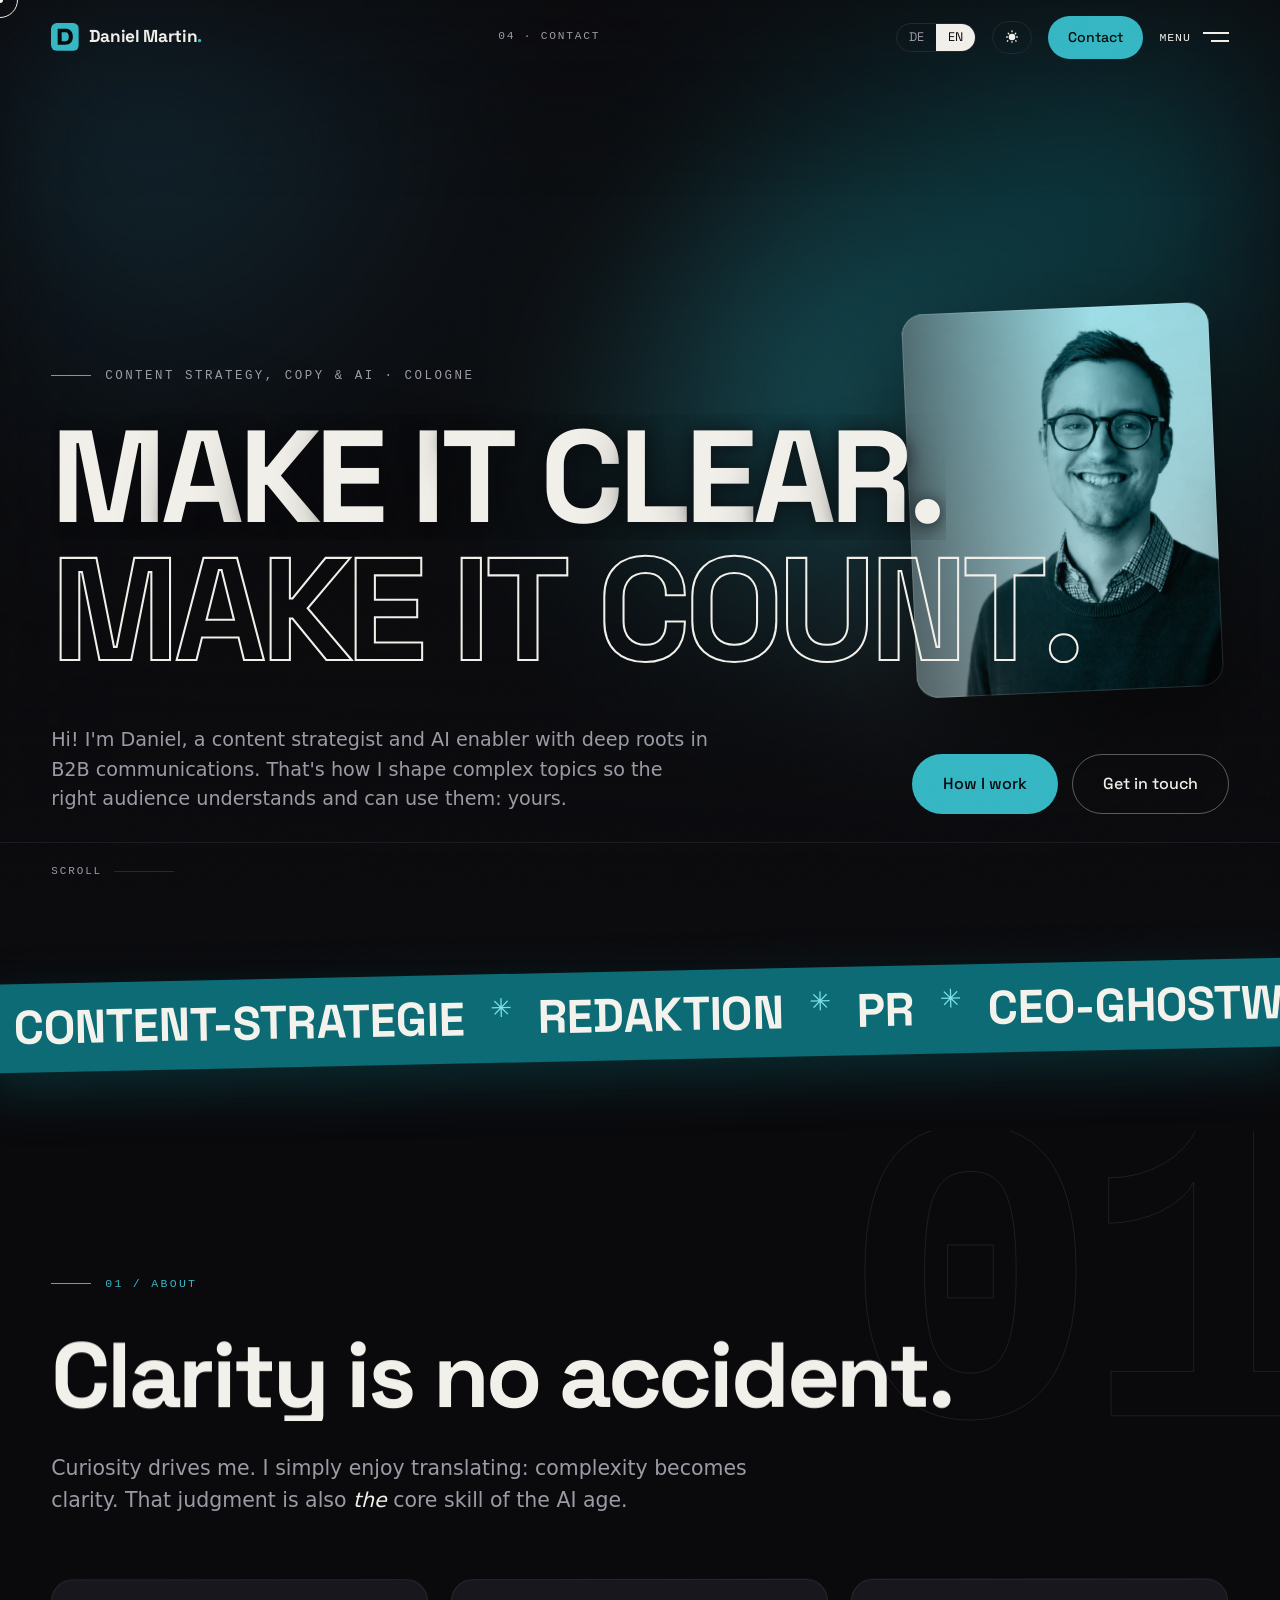
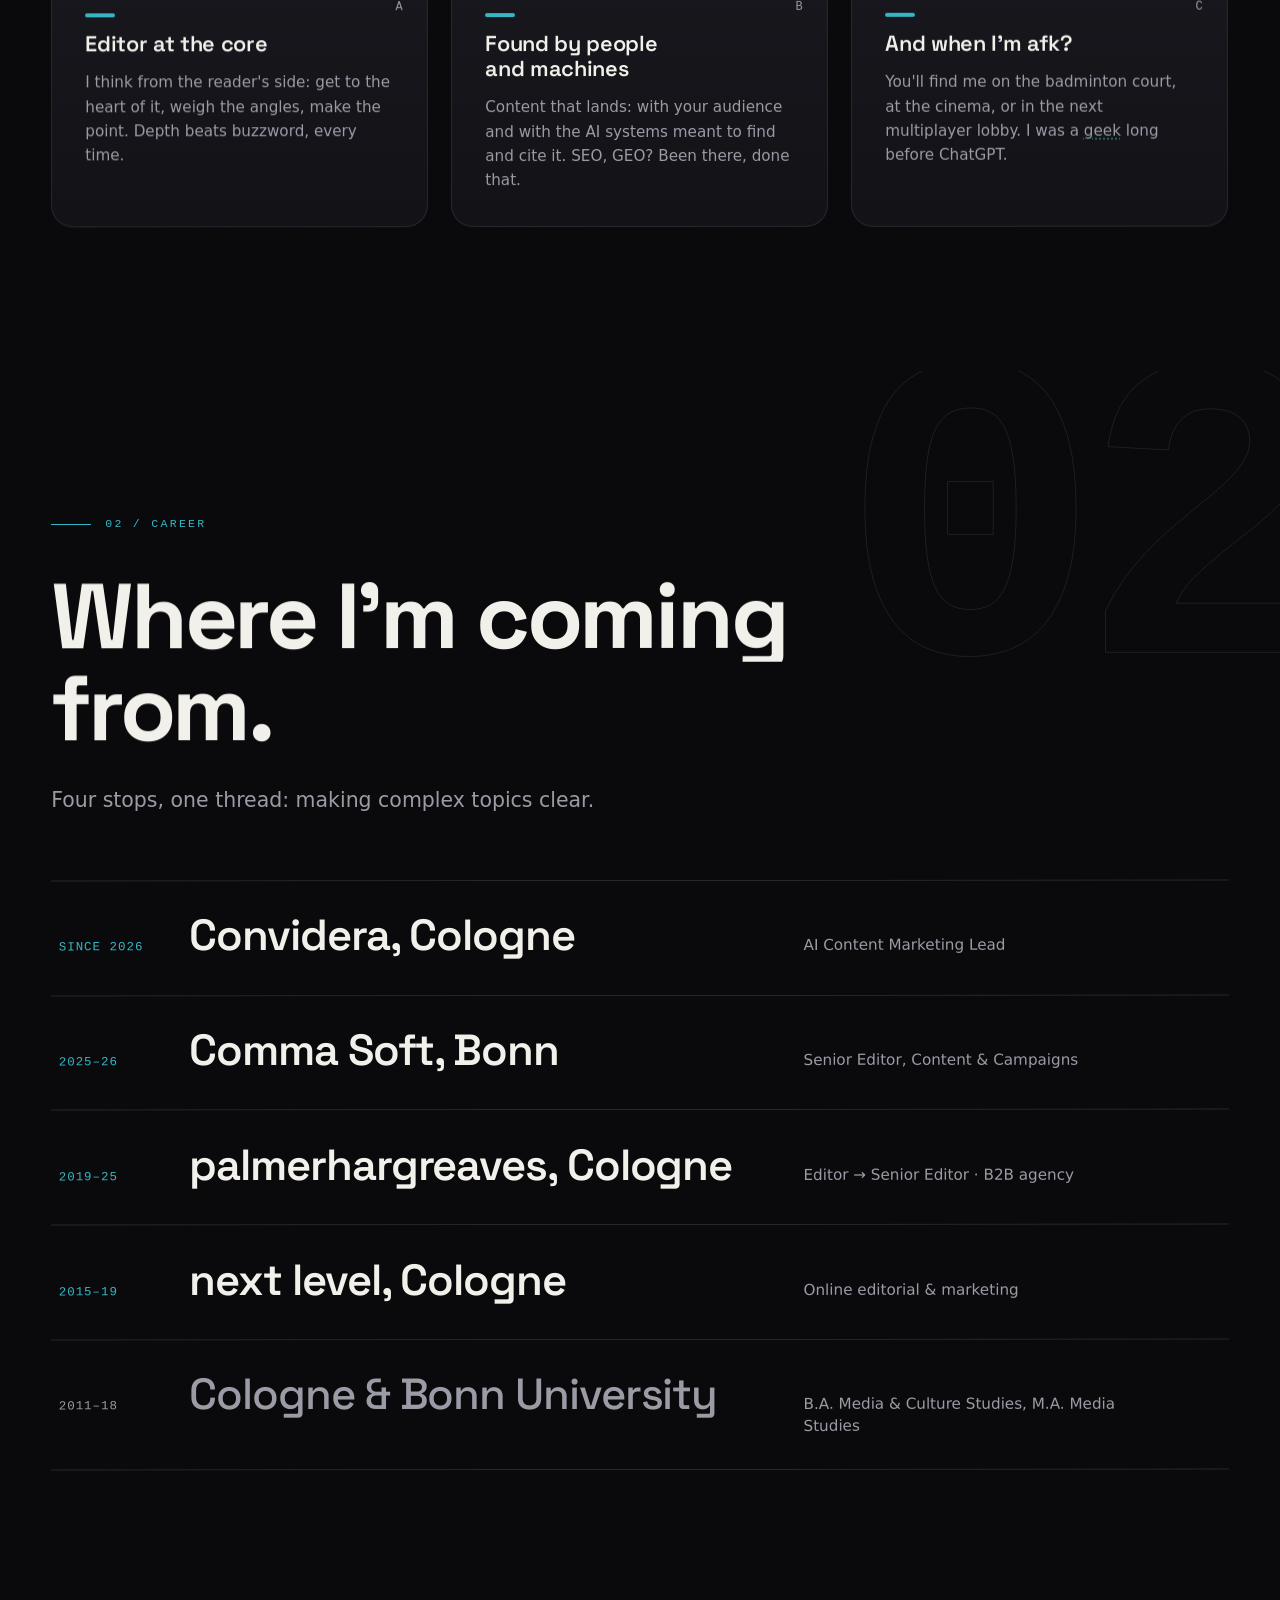
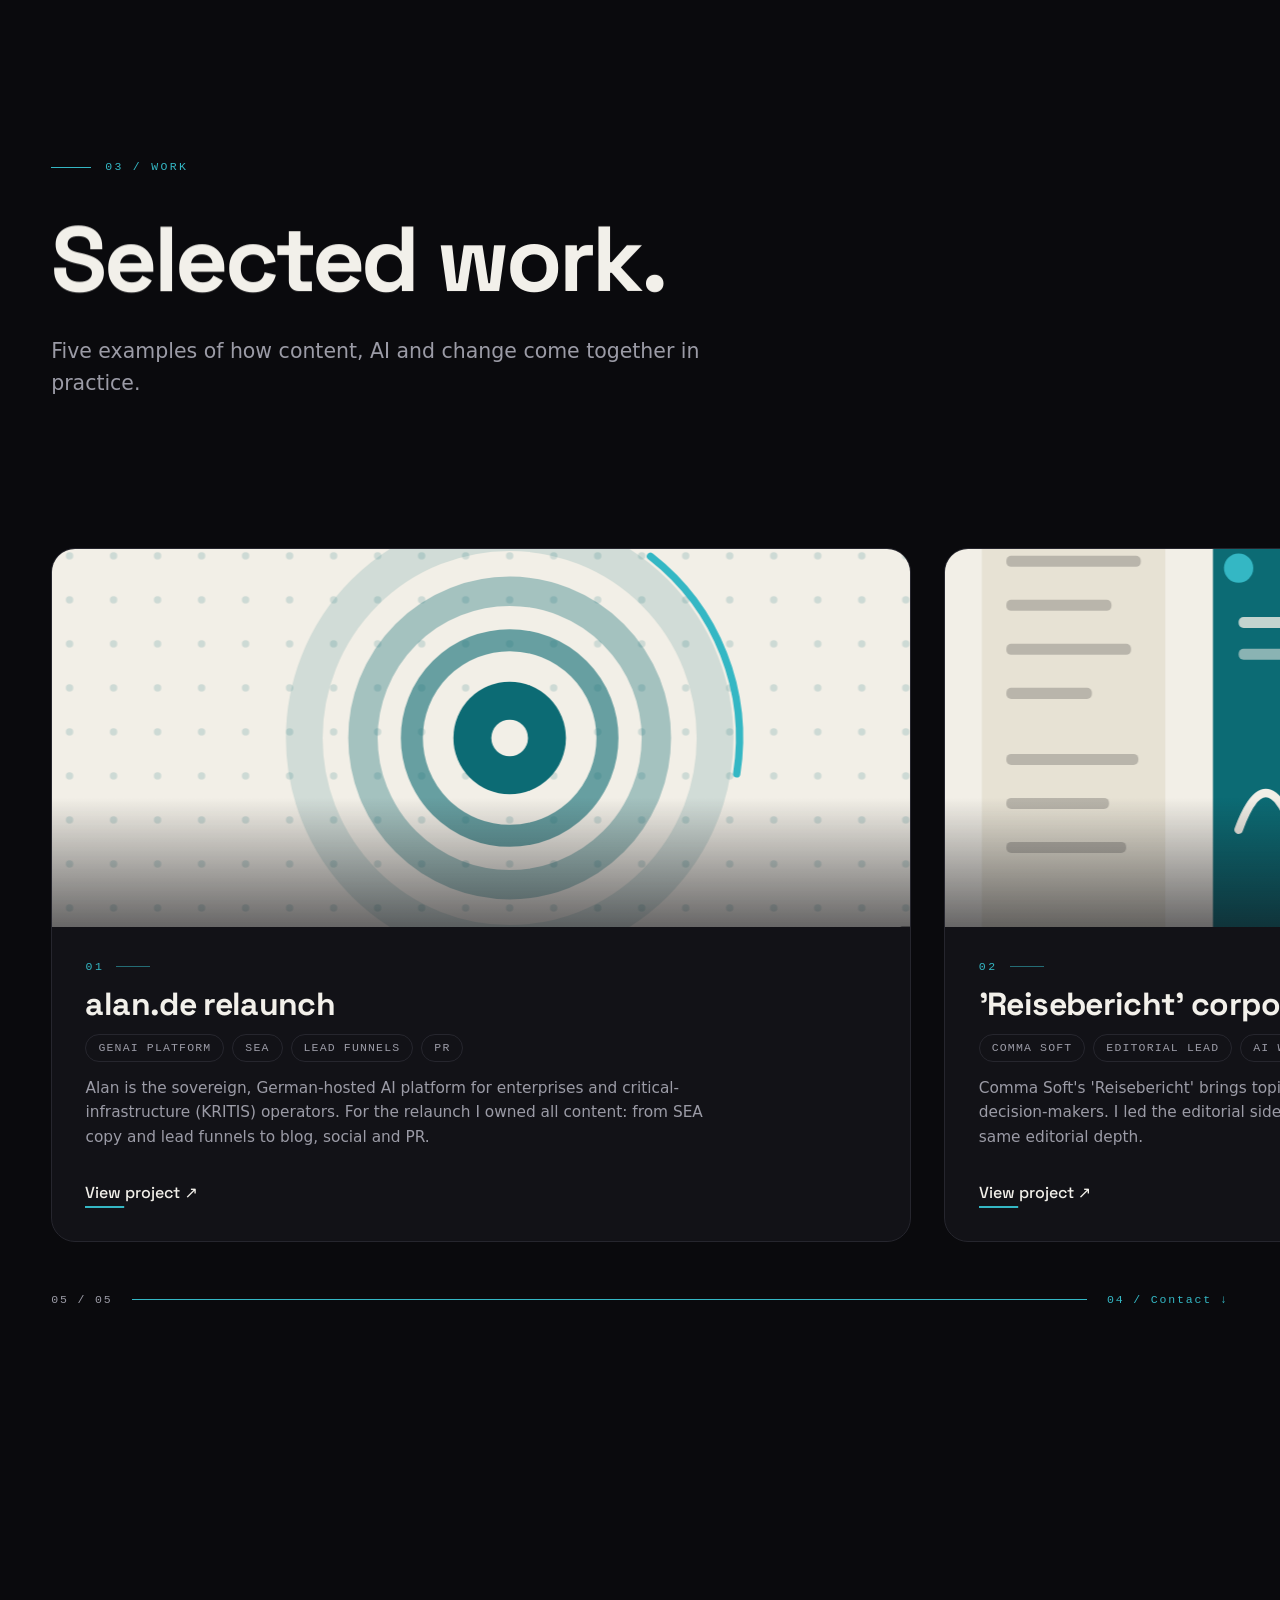
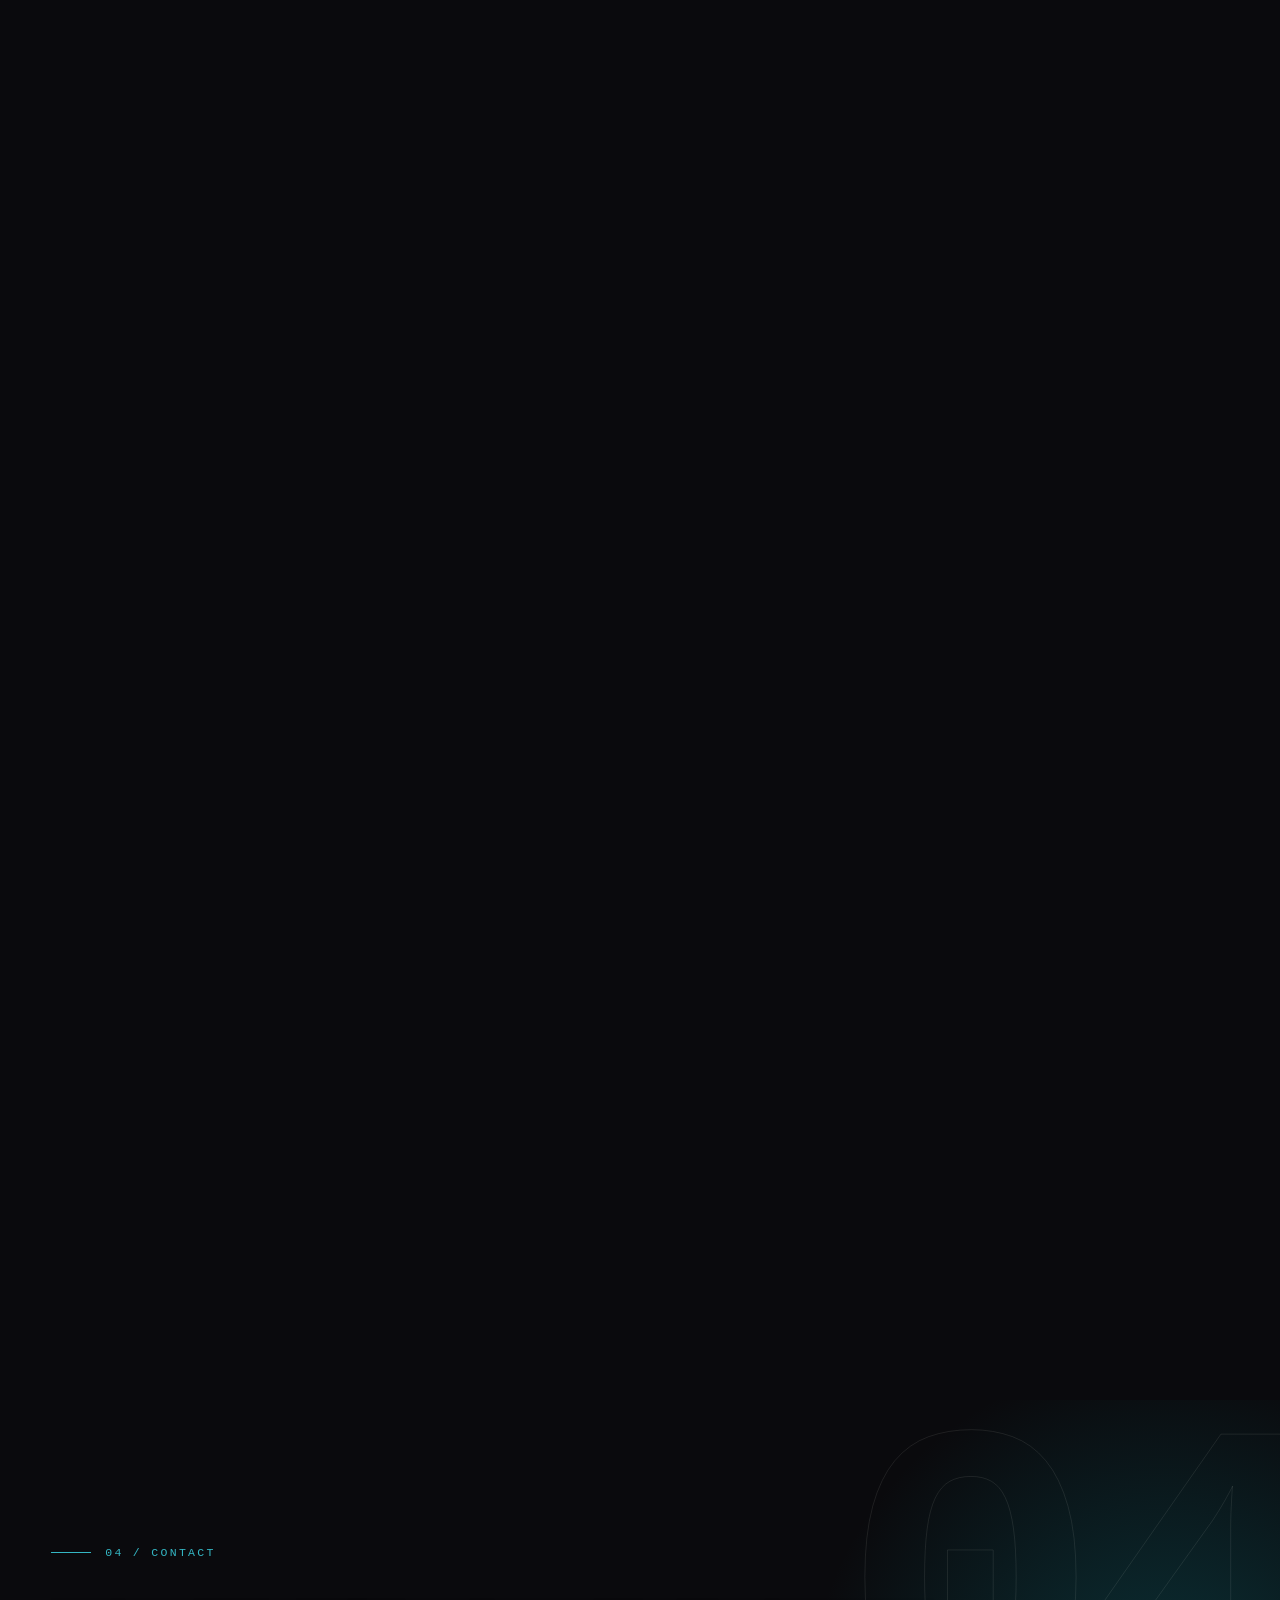
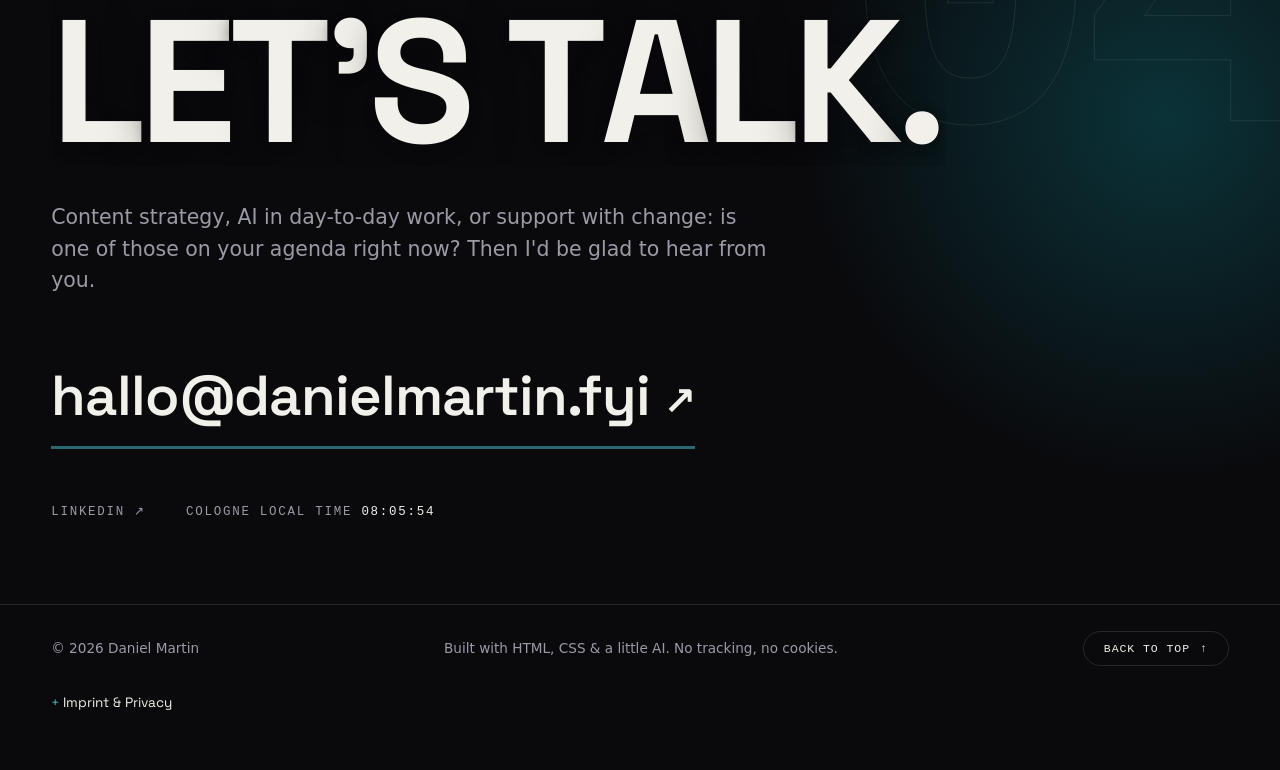
==== commit 45998f73: "Mobile: Menue-Button ohne Wort-Label (Brand-Name bricht nicht mehr um); Impressum-Anker im Burger-Me" ====
--- a/index.html
+++ b/index.html
@@ -20,7 +20,7 @@
 <link rel="preload" href="assets/SpaceGrotesk-var.woff2" as="font" type="font/woff2" crossorigin>
 <script>/* Theme früh setzen, um Flackern zu vermeiden */(function(){try{var t=localStorage.getItem('dm-theme');if(t==='dark'||t==='light')document.documentElement.setAttribute('data-theme',t);}catch(e){}})();</script>
 <script>/* Easteregg-Skin früh wiederherstellen (Konami: Terminal-Modus) */try{if(sessionStorage.getItem('dm-egg'))document.documentElement.setAttribute('data-egg','terminal');}catch(e){}</script>
-<link rel="stylesheet" href="css/style.css?v=16">
+<link rel="stylesheet" href="css/style.css?v=17">
 </head>
 <body>
 
@@ -81,6 +81,7 @@
     <div class="ov-meta mono">
       <a href="mailto:hallo@danielmartin.fyi">hallo@danielmartin.fyi</a>
       <a href="https://www.linkedin.com/in/daniel-nicht-martin/" target="_blank" rel="noopener">LinkedIn ↗</a>
+      <a href="#legal" data-i18n="impressum.summary">Impressum &amp; Datenschutz</a>
     </div>
   </div>
 
@@ -361,7 +362,7 @@
       <button class="to-top mono" id="toTop" type="button"><span data-i18n="foot.top">Nach oben</span> ↑</button>
     </div>
     <div class="wrap">
-      <details class="legal-details">
+      <details class="legal-details" id="legal">
         <summary data-i18n="impressum.summary">Impressum &amp; Datenschutz</summary>
         <div class="legal">
           <p><strong>Angaben gemäß § 5 DDG</strong><br>
@@ -382,6 +383,6 @@
     </div>
   </footer>
 
-  <script src="js/main.js?v=15"></script>
+  <script src="js/main.js?v=16"></script>
 </body>
 </html>
--- a/css/style.css
+++ b/css/style.css
@@ -139,6 +139,7 @@
 .topbar.scrolled{background:color-mix(in srgb, var(--bg) 78%, transparent); backdrop-filter:blur(16px); border-bottom-color:var(--line)}
 .topbar.hidden{transform:translateY(-110%)}
 .brand{display:inline-flex; align-items:center; gap:10px; font-family:var(--font-display); font-weight:700; font-size:1.08rem; letter-spacing:-.02em; text-decoration:none; z-index:95}
+.brand-name{white-space:nowrap}
 .brand-logo{width:1.6em; height:1.6em; border-radius:6px}
 .brand .dot{color:var(--acc)}
 .top-status{font-size:.7rem; text-transform:uppercase; color:var(--ink-2); letter-spacing:.16em}
@@ -635,12 +636,19 @@
 }
 @media (max-width:720px){
   .top-cta{display:none}
+  /* Wort-Label „Menü/Schließen" weglassen: Icon reicht, und der
+     Brand-Name behält seine Zeile (aria-label trägt den Zustand) */
+  .menu-btn-label{display:none}
   .lang{font-size:.72rem}
   .mq{rotate:-1.6deg}
   .hero{padding-bottom:70px}
   .ov-link{font-size:clamp(2.4rem, 12vw, 4rem)}
   .pc-desc{font-size:.92rem}
   .sec{padding-block:clamp(5rem,12vh,8rem)}
+}
+@media (max-width:420px){
+  .brand{font-size:1rem; gap:8px}
+  .top-right{gap:12px}
 }
 
 /* ═══════════════════════════════════════════════════════════
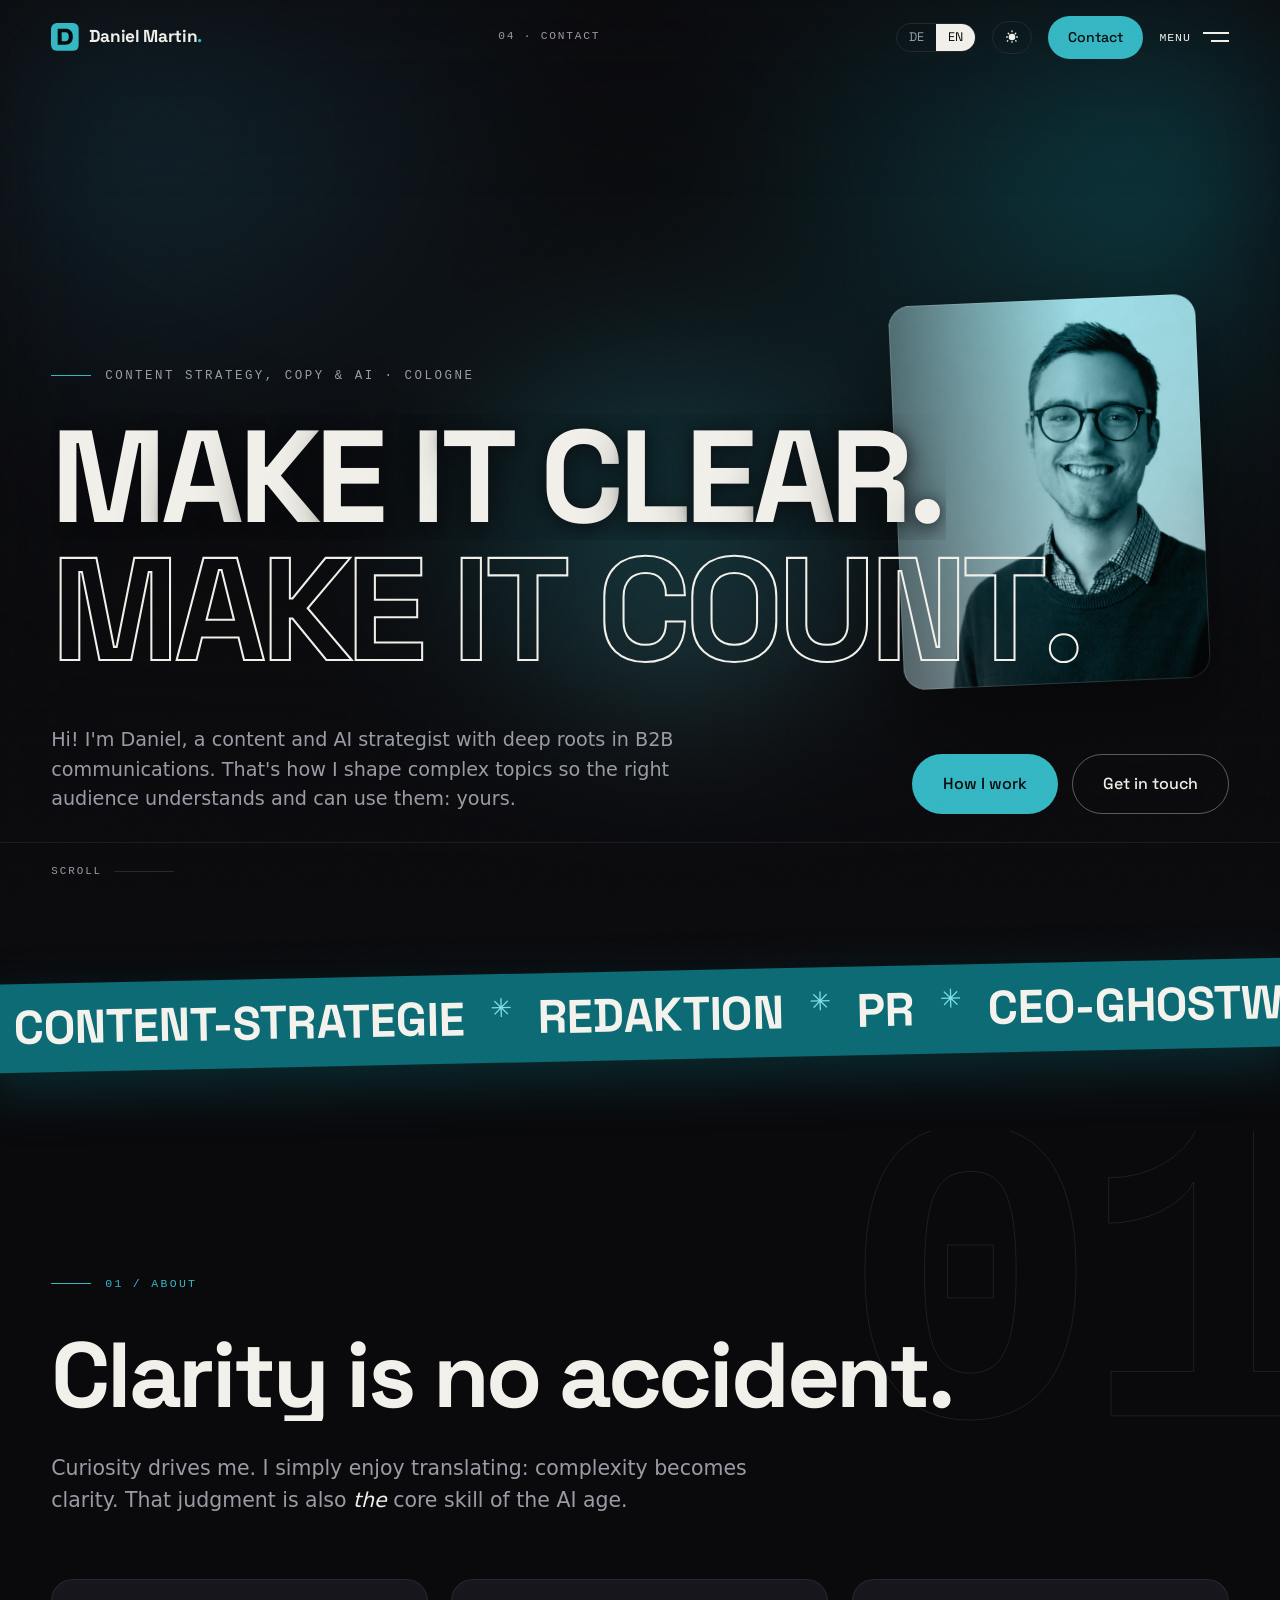
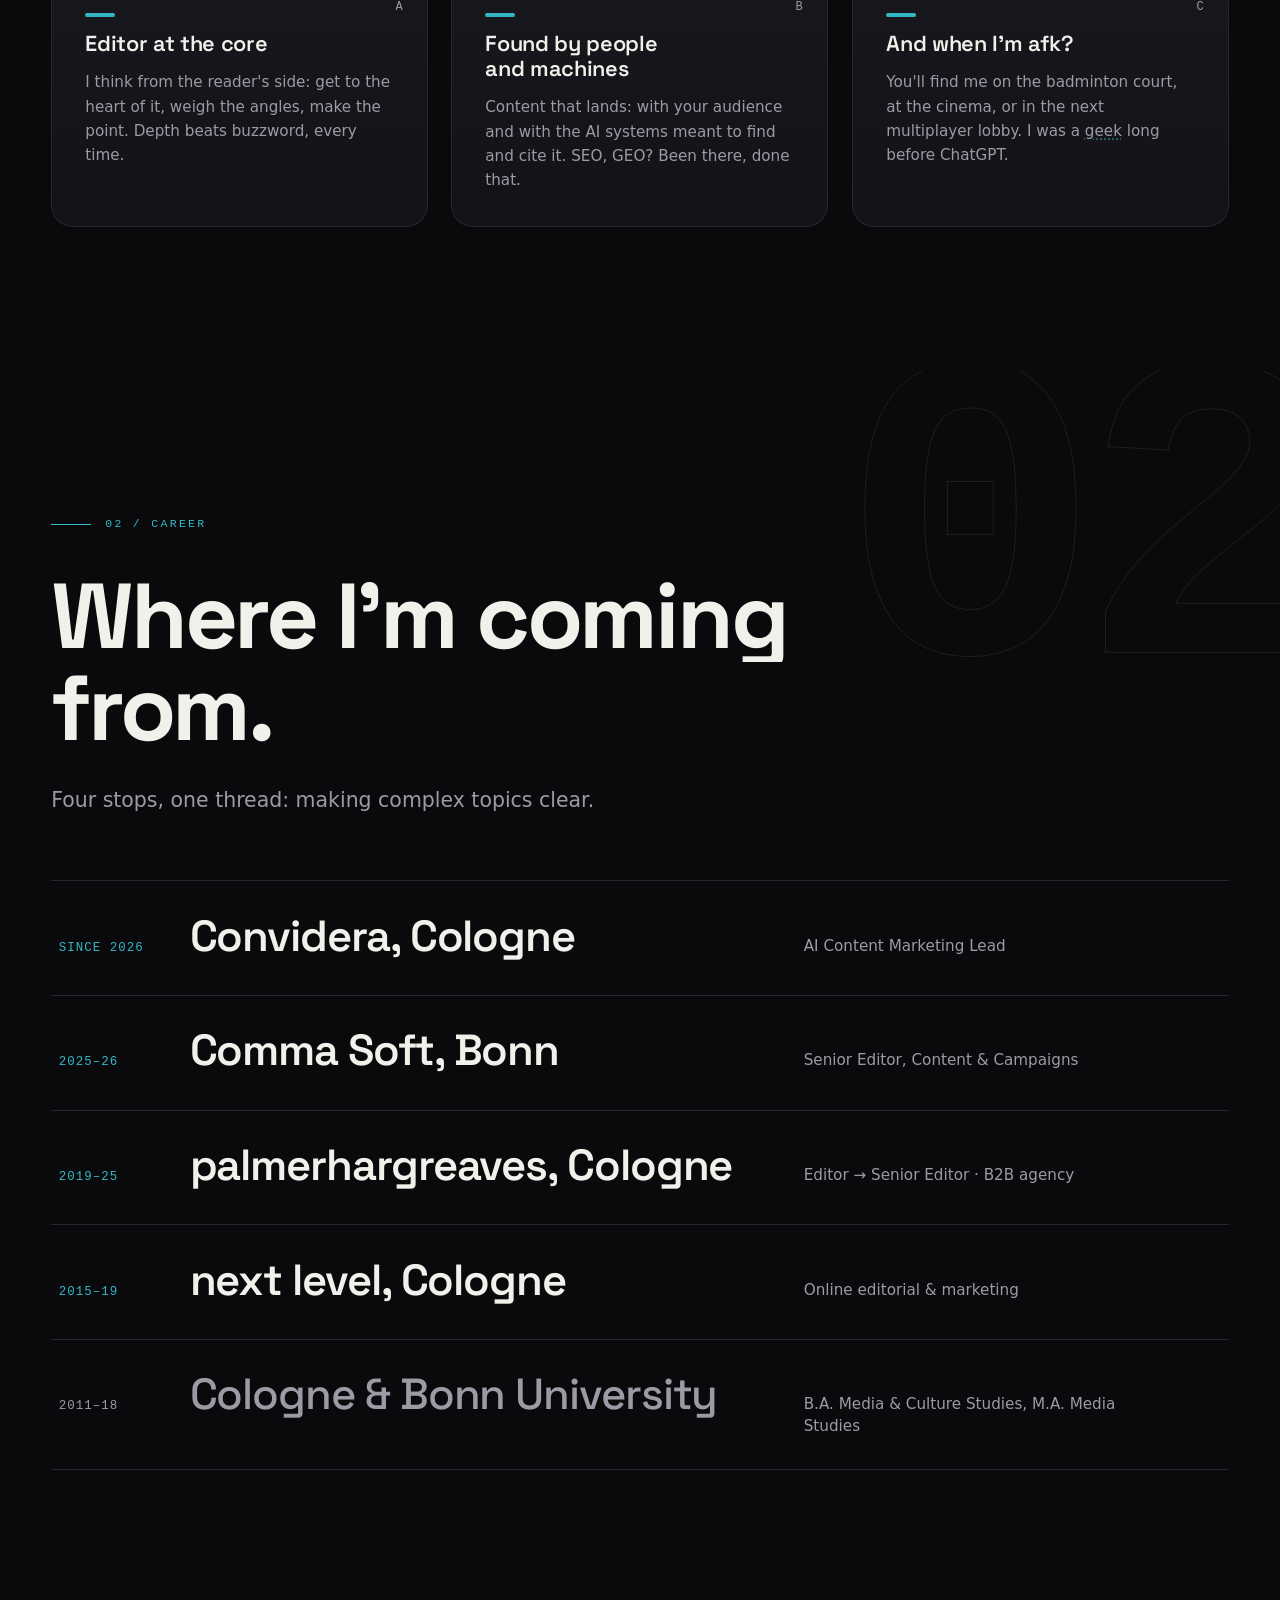
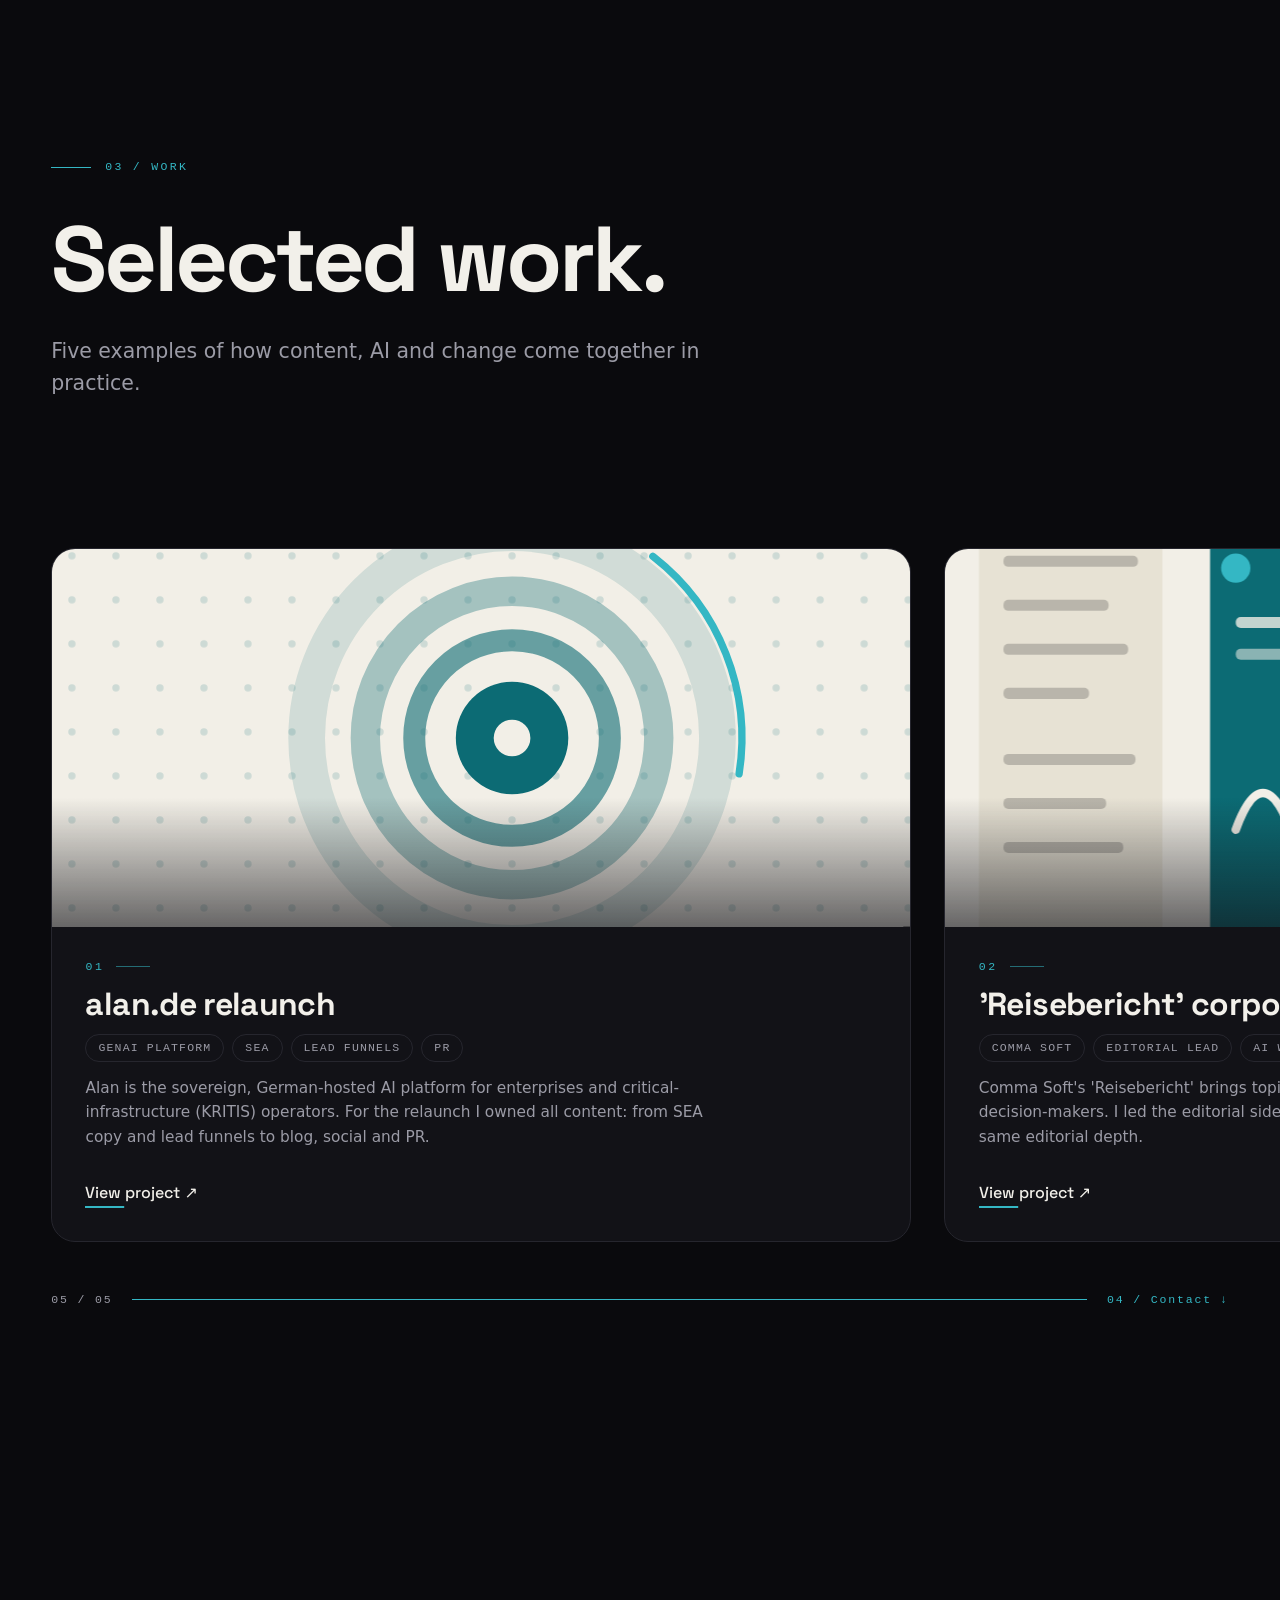
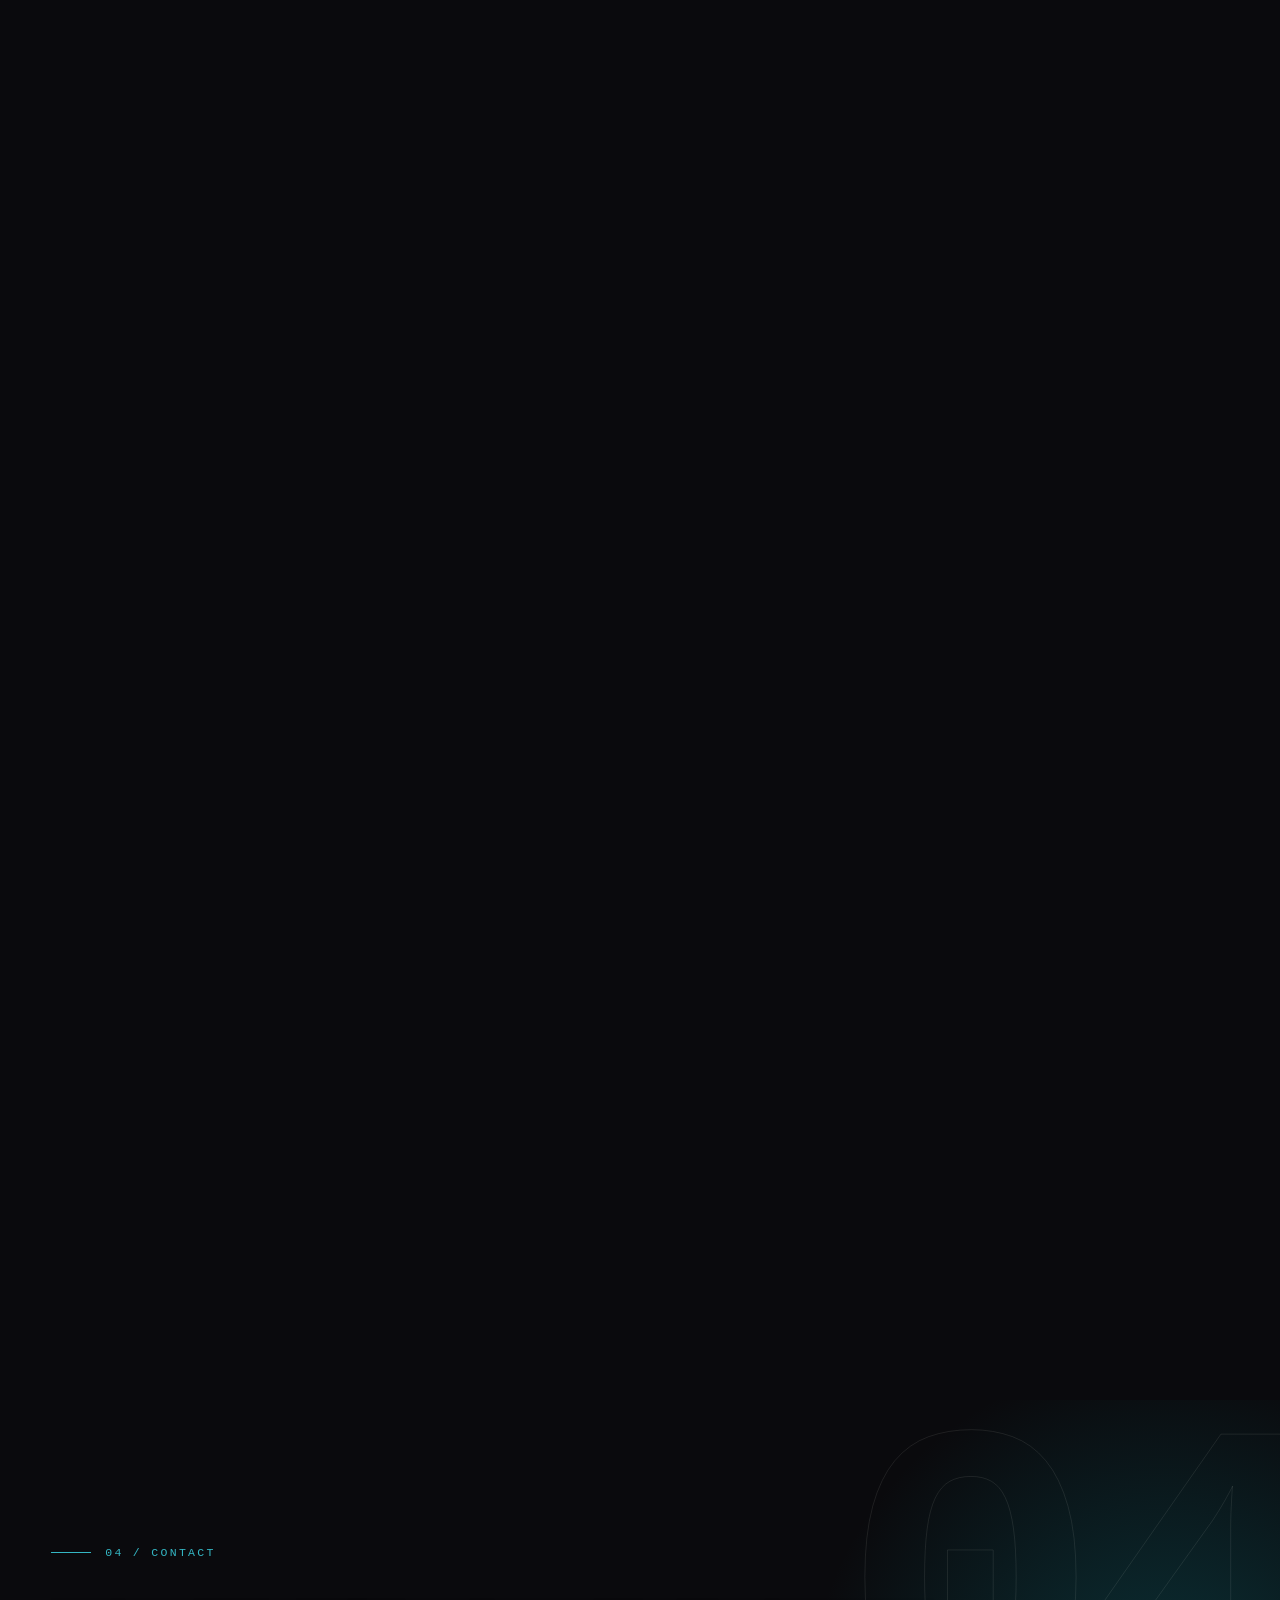
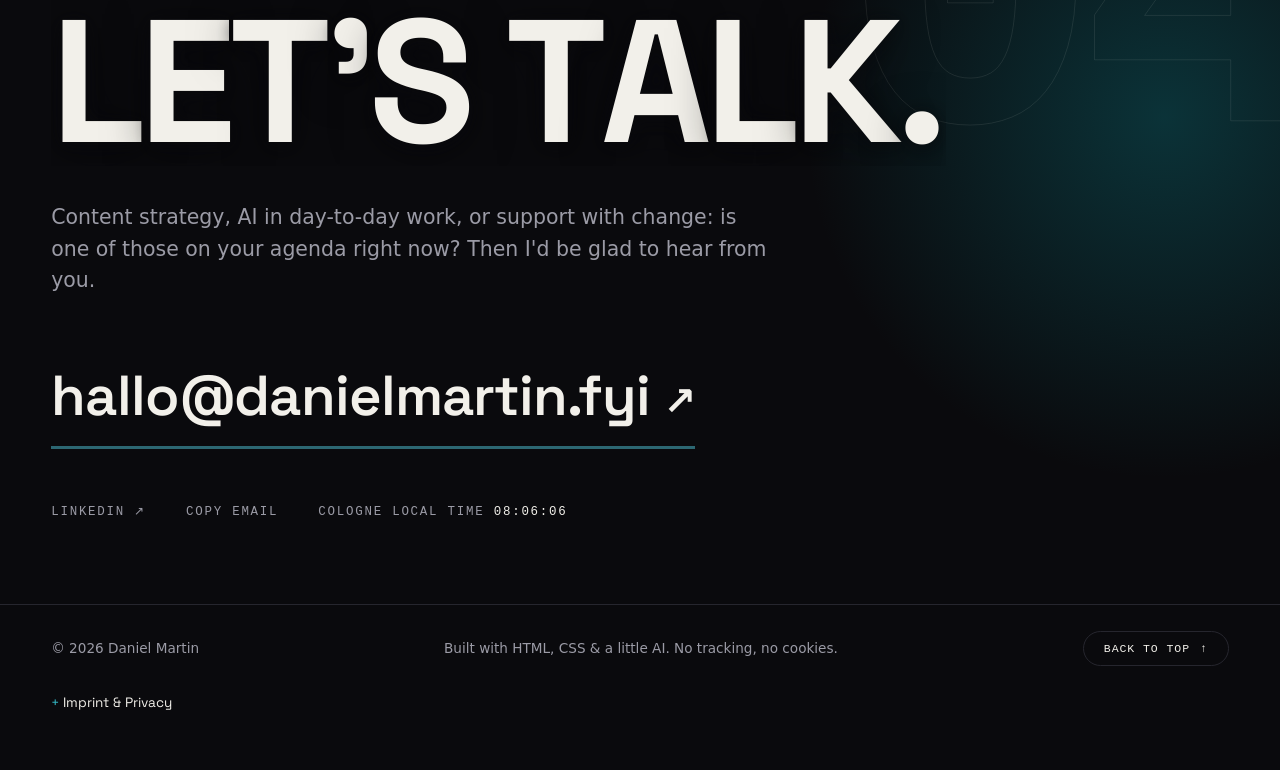
==== commit 05ae372a: "Portfolio: UX und Design konsolidiert" ====
--- a/index.html
+++ b/index.html
@@ -3,24 +3,30 @@
 <head>
 <meta charset="UTF-8">
 <meta name="viewport" content="width=device-width, initial-scale=1, viewport-fit=cover">
-<title>Daniel Martin – Content Strategist &amp; AI Enabler</title>
+<title>Daniel Martin – Content und AI Strategist</title>
 <meta name="description" content="Daniel Martin, Content und AI Strategist aus Köln. Ich mache komplexe Themen verständlich und wirksam: Content-Strategie für komplexe Themen, KI und Change.">
 <meta name="author" content="Daniel Martin">
 <link rel="canonical" href="https://danielmartin.fyi/">
 <meta name="theme-color" content="#0A0A0D">
 <meta property="og:type" content="website">
-<meta property="og:title" content="Daniel Martin – Content Strategist & AI Enablement">
-<meta property="og:description" content="Komplexe Themen verständlich und wirksam machen: Content-Strategie, KI-Enablement und Change. Aus Köln.">
+<meta property="og:title" content="Daniel Martin – Content und AI Strategist">
+<meta property="og:description" content="Komplexe Themen verständlich und wirksam machen: Content-Strategie, KI und Change. Aus Köln.">
 <meta property="og:url" content="https://danielmartin.fyi/">
 <meta property="og:image" content="https://danielmartin.fyi/img/og-image.png">
+<meta property="og:image:type" content="image/png">
 <meta property="og:image:width" content="1200">
 <meta property="og:image:height" content="630">
+<meta property="og:image:alt" content="Daniel Martin – Content und AI Strategist. Klartexten. Vordenken.">
 <meta name="twitter:card" content="summary_large_image">
+<meta name="twitter:title" content="Daniel Martin – Content und AI Strategist">
+<meta name="twitter:description" content="Komplexe Themen verständlich und wirksam machen: Content-Strategie, KI und Change.">
+<meta name="twitter:image" content="https://danielmartin.fyi/img/og-image.png">
+<meta name="twitter:image:alt" content="Daniel Martin – Content und AI Strategist. Klartexten. Vordenken.">
 <link rel="icon" type="image/svg+xml" href="assets/favicon.svg">
 <link rel="preload" href="assets/SpaceGrotesk-var.woff2" as="font" type="font/woff2" crossorigin>
 <script>/* Theme früh setzen, um Flackern zu vermeiden */(function(){try{var t=localStorage.getItem('dm-theme');if(t==='dark'||t==='light')document.documentElement.setAttribute('data-theme',t);}catch(e){}})();</script>
 <script>/* Easteregg-Skin früh wiederherstellen (Konami: Terminal-Modus) */try{if(sessionStorage.getItem('dm-egg'))document.documentElement.setAttribute('data-egg','terminal');}catch(e){}</script>
-<link rel="stylesheet" href="css/style.css?v=17">
+<link rel="stylesheet" href="css/style.css?v=18">
 </head>
 <body>
 
@@ -30,15 +36,6 @@
       <path id="dmD" fill-rule="evenodd" d="M1208.45&#xA;1042.45 l-2.45 2.45 0 1439.98 c0 940.04 .34 1440.88 .98 1442.56 .54 1.42&#xA;2.23 3.14 3.75 3.82 2.18 .97 149.61 1.23 699.27 1.21 543.41 -.01 702.87&#xA;-.29 725.5 -1.28 69.52 -3.02 89.28 -4.3 135.5 -8.81 26.72 -2.61 39.96 -4.22&#xA;82 -9.98 54.73 -7.5 106.28 -17.27 154.5 -29.3 28.78 -7.17 61.1 -16.12 84&#xA;-23.25 24.16 -7.52 53.91 -17.66 71 -24.19 42.49 -16.24 63.05 -24.76 92&#xA;-38.14 23.98 -11.08 56.64 -27.74 80 -40.82 40.24 -22.53 91.39 -55.27 123&#xA;-78.71 30.43 -22.57 32.08 -23.85 48.78 -37.72 29.1 -24.19 48.72 -42.2 79.79&#xA;-73.25 28.66 -28.64 42.55 -43.76 68.04 -74.05 11.76 -13.98 34.01 -42.9&#xA;50.27 -65.34 24.17 -33.37 51.99 -77.83 73.91 -118.13 16.24 -29.86 38.54&#xA;-75.05 48.12 -97.52 12.56 -29.44 24.15 -58.59 33.82 -85 11.76 -32.12 15.36&#xA;-42.73 24.23 -71.5 8.77 -28.42 17.33 -59.51 24.91 -90.5 5.34 -21.8 6.91&#xA;-28.94 14.12 -64 12.94 -62.94 23.38 -130.55 28.43 -184 3.65 -38.66 4.86&#xA;-55.81 7.04 -99.5 2.72 -54.55 3.26 -83.97 2.73 -149 -.39 -47.84 -1.15&#xA;-79.71 -2.59 -107.5 -4.25 -82.52 -8.64 -131.95 -16.69 -188 -4.13 -28.74&#xA;-10.01 -64.03 -15 -90 -8.21 -42.72 -22.62 -102.2 -34.82 -143.64 -9.8 -33.3&#xA;-15.78 -51.88 -23.94 -74.36 -17.96 -49.49 -24.65 -66.32 -42.16 -106 -11.89&#xA;-26.94 -37.77 -77.73 -54.02 -106 -8.06 -14.03 -16.95 -29.32 -19.75 -34&#xA;-7.22 -12.04 -39.73 -61.04 -50.75 -76.5 -15.87 -22.25 -49.18 -63.53 -69.38&#xA;-86 -23.48 -26.1 -45.67 -49.1 -64.01 -66.32 -22.19 -20.84 -49.07 -44.6&#xA;-68.45 -60.5 -27.76 -22.78 -64.55 -49.99 -95.14 -70.35 -29.86 -19.88 -64.78&#xA;-40.82 -98.5 -59.06 -11.36 -6.15 -34.35 -17.37 -62.5 -30.53 -9.52 -4.45&#xA;-33.9 -14.76 -56.5 -23.91 -18.31 -7.41 -53.73 -20.26 -74 -26.84 -37.91&#xA;-12.31 -89.25 -26.7 -123 -34.48 -37.92 -8.74 -92.94 -19.13 -129.5 -24.45&#xA;-19.19 -2.8 -59.12 -7.92 -75 -9.63 -38.84 -4.18 -89.69 -7.49 -145 -9.44&#xA;-17.03 -.6 -294.59 -.98 -728.8 -.98 l-701.3 -.01 -2.45 2.45z m1369.55&#xA;631.98 c32.4 1.97 76.15 6.45 99 10.12 18.82 3.03 47.38 9.01 69.27 14.51&#xA;21.46 5.39 60.96 18.41 82.73 27.25 9.62 3.91 25.37 10.99 35 15.74 31.35&#xA;15.45 63.72 34.57 84.5 49.92 18.03 13.31 38.74 30.45 54 44.7 14.19 13.25&#xA;28.46 28.1 42.12 43.82 12.95 14.91 30.15 37.87 43.23 57.69 27.25 41.31&#xA;45.56 76.47 64.64 124.18 9.47 23.67 20.45 56.82 27.85 84.13 11.26 41.53&#xA;11.93 44.43 20.12 87.5 3.82 20.07 9.8 60.89 11.5 78.5 .59 6.05 1.27 12.12&#xA;1.52 13.5 .84 4.6 3.45 38.28 4.49 58 .57 10.72 1.55 27.82 2.18 38 1.58&#xA;25.34 1.61 103.17 .06 133 -1.99 38.19 -4.21 72.78 -5.2 81 -.5 4.12 -1.18&#xA;11.32 -1.52 16 -.76 10.4 -5.86 50.95 -8.56 68 -1.09 6.88 -3.57 21.28 -5.51&#xA;32 -6.45 35.6 -13.73 65.17 -27.06 109.88 -6.46 21.68 -20.99 61.07 -32.54&#xA;88.25 -4.53 10.65 -13.12 29.01 -19.09 40.79 -11.48 22.68 -32.95 59.22&#xA;-45.56 77.57 -13.46 19.59 -29.69 40.72 -40.69 53 -5.92 6.6 -17.11 18.45&#xA;-24.87 26.34 -19.06 19.36 -42.33 39.89 -62.11 54.79 -10.2 7.68 -37.45 25.57&#xA;-48.5 31.84 -17.92 10.16 -23.8 13.43 -33 18.32 -9.65 5.13 -39.16 18.41 -51&#xA;22.94 -23.66 9.06 -59.52 20.42 -82.5 26.13 -17.96 4.47 -50.86 10.69 -74.72&#xA;14.14 -11.66 1.68 -31.56 3.97 -44.24 5.09 -12.67 1.12 -27.99 2.52 -34.04&#xA;3.1 -7.42 .72 -112.56 1.2 -322.76 1.46 l-311.76 .4 -.99 -2.6 c-.65 -1.7&#xA;-.99 -286.1 -.99 -825.57 0 -813.6 .02 -822.98 1.94 -823.68 2.39 -.88 618.45&#xA;-.68 633.06 .21z"/>
     </defs>
   </svg>
-
-  <!-- ── Preloader ── -->
-  <div class="preloader" id="preloader" aria-hidden="true">
-    <div class="pre-inner">
-      <svg class="pre-mark" viewBox="0 0 5016 5016" aria-hidden="true"><use href="#dmD"/></svg>
-      <div class="pre-count" id="preCount">00</div>
-    </div>
-    <div class="pre-bar"><span id="preBar"></span></div>
-  </div>
 
   <!-- ── Korn/Grain-Overlay ── -->
   <div class="grain" aria-hidden="true"></div>
@@ -57,7 +54,7 @@
         <button type="button" data-lang="de">DE</button>
         <button type="button" data-lang="en">EN</button>
       </span>
-      <button class="theme-toggle" id="themeToggle" type="button" data-i18n-aria="aria.theme" aria-label="Hell-/Dunkelmodus umschalten" title="Hell / Dunkel">
+      <button class="theme-toggle" id="themeToggle" type="button" data-theme-toggle aria-label="Zum hellen Modus wechseln" title="Zum hellen Modus wechseln">
         <svg class="i-moon" viewBox="0 0 24 24" aria-hidden="true"><path d="M21 12.8A9 9 0 1 1 11.2 3a7 7 0 0 0 9.8 9.8Z"/></svg>
         <svg class="i-sun" viewBox="0 0 24 24" aria-hidden="true"><path d="M12 17a5 5 0 1 1 0-10 5 5 0 0 1 0 10Zm0-15a1 1 0 0 1 1 1v1a1 1 0 1 1-2 0V3a1 1 0 0 1 1-1Zm0 16a1 1 0 0 1 1 1v1a1 1 0 1 1-2 0v-1a1 1 0 0 1 1-1ZM5 11a1 1 0 1 1 0 2H4a1 1 0 1 1 0-2h1Zm15 0a1 1 0 1 1 0 2h-1a1 1 0 1 1 0-2h1ZM5.6 5.6a1 1 0 0 1 1.4 0l.7.7A1 1 0 1 1 6.3 7.7l-.7-.7a1 1 0 0 1 0-1.4Zm11.3 11.3a1 1 0 0 1 1.4 0l.7.7a1 1 0 0 1-1.4 1.4l-.7-.7a1 1 0 0 1 0-1.4Zm1.4-11.3a1 1 0 0 1 0 1.4l-.7.7a1 1 0 1 1-1.4-1.4l.7-.7a1 1 0 0 1 1.4 0ZM6.3 16.9a1 1 0 0 1 0 1.4l-.7.7a1 1 0 0 1-1.4-1.4l.7-.7a1 1 0 0 1 1.4 0Z"/></svg>
       </button>
@@ -83,6 +80,16 @@
       <a href="https://www.linkedin.com/in/daniel-nicht-martin/" target="_blank" rel="noopener">LinkedIn ↗</a>
       <a href="#legal" data-i18n="impressum.summary">Impressum &amp; Datenschutz</a>
     </div>
+    <div class="ov-mobile-controls">
+      <span class="lang" role="group" aria-label="Sprache / Language">
+        <button type="button" data-lang="de">DE</button>
+        <button type="button" data-lang="en">EN</button>
+      </span>
+      <button class="theme-toggle" id="themeToggleMobile" type="button" data-theme-toggle aria-label="Zum hellen Modus wechseln" title="Zum hellen Modus wechseln">
+        <svg class="i-moon" viewBox="0 0 24 24" aria-hidden="true"><path d="M21 12.8A9 9 0 1 1 11.2 3a7 7 0 0 0 9.8 9.8Z"/></svg>
+        <svg class="i-sun" viewBox="0 0 24 24" aria-hidden="true"><path d="M12 17a5 5 0 1 1 0-10 5 5 0 0 1 0 10Zm0-15a1 1 0 0 1 1 1v1a1 1 0 1 1-2 0V3a1 1 0 0 1 1-1Zm0 16a1 1 0 0 1 1 1v1a1 1 0 1 1-2 0v-1a1 1 0 0 1 1-1ZM5 11a1 1 0 1 1 0 2H4a1 1 0 1 1 0-2h1Zm15 0a1 1 0 1 1 0 2h-1a1 1 0 1 1 0-2h1ZM5.6 5.6a1 1 0 0 1 1.4 0l.7.7A1 1 0 1 1 6.3 7.7l-.7-.7a1 1 0 0 1 0-1.4Zm11.3 11.3a1 1 0 0 1 1.4 0l.7.7a1 1 0 0 1-1.4 1.4l-.7-.7a1 1 0 0 1 0-1.4Zm1.4-11.3a1 1 0 0 1 0 1.4l-.7.7a1 1 0 1 1-1.4-1.4l.7-.7a1 1 0 0 1 1.4 0ZM6.3 16.9a1 1 0 0 1 0 1.4l-.7.7a1 1 0 0 1-1.4-1.4l.7-.7a1 1 0 0 1 0-1.4Z"/></svg>
+      </button>
+    </div>
   </div>
 
   <main id="main" tabindex="-1">
@@ -97,7 +104,7 @@
           <span class="h-row"><span class="h-line h-line-outline fit kin" data-fit data-i18n-line="hero.l2">Vordenken.</span></span>
         </h1>
         <div class="hero-sub">
-          <p class="hero-lead" data-reveal data-i18n="hero.lead">Hi! Ich bin Daniel, Content Strategist und AI-Enabler mit tiefen Wurzeln in der B2B-Kommunikation. Damit bereite ich komplexe Themen so auf, dass die richtige Zielgruppe sie versteht und nutzen kann: Deine!</p>
+          <p class="hero-lead" data-reveal data-i18n="hero.lead">Hi! Ich bin Daniel, Content und AI Strategist mit tiefen Wurzeln in der B2B-Kommunikation. Damit bereite ich komplexe Themen so auf, dass die richtige Zielgruppe sie versteht und nutzen kann: Deine!</p>
           <div class="hero-cta" data-reveal>
             <a class="btn btn-solid" href="#about" data-magnetic data-i18n="hero.cta1">So arbeite ich</a>
             <a class="btn btn-line" href="#contact" data-magnetic data-i18n="hero.cta2">Kontakt</a>
@@ -105,7 +112,7 @@
         </div>
       </div>
       <figure class="hero-portrait" id="heroPortrait" data-prlx="-0.08">
-        <img src="assets/portrait.webp" alt="Daniel Martin, Content & AI Strategie, Portrait" data-i18n-alt="img.portrait" width="800" height="1000">
+        <img src="assets/portrait.webp" alt="Daniel Martin, Content und AI Strategist, Portrait" data-i18n-alt="img.portrait" width="800" height="1000">
       </figure>
       <div class="hero-foot mono" aria-hidden="true">
         <span class="scroll-cue"><span data-i18n="hero.scroll">Scroll</span><i></i></span>
@@ -347,6 +354,8 @@
         </div>
         <div class="contact-meta mono" data-reveal>
           <a href="https://www.linkedin.com/in/daniel-nicht-martin/" target="_blank" rel="noopener">LinkedIn ↗</a>
+          <button class="copy-mail" id="copyMail" type="button" data-i18n="contact.copy">E-Mail kopieren</button>
+          <span class="sr-only" id="copyStatus" role="status" aria-live="polite"></span>
           <span><span data-i18n="contact.time">Ortszeit Köln</span> <b id="clock">–:–:–</b></span>
         </div>
       </div>
@@ -383,6 +392,6 @@
     </div>
   </footer>
 
-  <script src="js/main.js?v=16"></script>
+  <script src="js/main.js?v=17"></script>
 </body>
 </html>
--- a/css/style.css
+++ b/css/style.css
@@ -27,9 +27,6 @@
   --pg1:#11565F; --pg2:#0A3B42; --pg3:#041B1F;
   --canvas-op:.5;
   --grain-op:.05;
-  /* Cursor: im Dunkeln Blend-Difference, im Hellen Ink-Ring (Difference über Türkis kippt ins Braune) */
-  --cur-blend:difference; --cur-col:#fff;
-  --cur-hover-bg:#fff; --cur-hover-bd:#fff;
   /* Button-Hover: dunkel → heller, hell → dunkler (hält den Text-Kontrast) */
   --acc-hover:#A9DBDF;
 
@@ -51,8 +48,6 @@
   --acc:#0C6B74; --acc-deep:#0A5760; --acc-soft:#7CC7CF; --acc-ink:#FFFFFF;
   --pg1:#9FDCE2; --pg2:#4FAEB9; --pg3:#16717C;
   --canvas-op:.52; --grain-op:.05;
-  --cur-blend:normal; --cur-col:#131316;
-  --cur-hover-bg:rgba(19,19,22,.08); --cur-hover-bd:#131316;
   --acc-hover:#0A5760;
 }
 
@@ -110,23 +105,6 @@
   80%{transform:translate(22px,18px)} 100%{transform:translate(0,0)}
 }
 @media (prefers-reduced-motion:reduce){.grain{animation:none}}
-
-/* ── Preloader ── */
-.preloader{
-  position:fixed; inset:0; z-index:9999; background:var(--bg);
-  display:flex; align-items:center; justify-content:center;
-  transition:clip-path .85s var(--ease-inout), visibility 0s linear .85s;
-  clip-path:inset(0 0 0 0);
-}
-.preloader.done{clip-path:inset(0 0 100% 0); visibility:hidden}
-.pre-inner{display:flex; flex-direction:column; align-items:center; gap:26px}
-.pre-mark{width:clamp(72px,10vw,120px); height:auto; color:var(--acc); opacity:0; transform:scale(.85); transition:opacity .5s ease, transform .8s var(--ease-out)}
-.preloader.tick .pre-mark{opacity:1; transform:none}
-.pre-count{font-family:var(--font-mono); font-size:clamp(1rem,2vw,1.3rem); letter-spacing:.18em; color:var(--ink-2); font-variant-numeric:tabular-nums}
-.pre-bar{position:absolute; left:0; right:0; bottom:0; height:2px; background:var(--line)}
-.pre-bar span{display:block; height:100%; width:0; background:var(--acc); transition:width .12s linear}
-.no-js .preloader{display:none}
-@media (prefers-reduced-motion:reduce){.preloader{display:none}}
 
 /* ── Topbar ── */
 .topbar{
@@ -198,6 +176,7 @@
 .ovmenu.open .ov-meta{opacity:1}
 .ov-meta a{text-decoration:none}
 .ov-meta a:hover{color:var(--acc)}
+.ov-mobile-controls{display:none; align-items:center; gap:12px; position:relative; z-index:1; margin-top:28px}
 
 /* ── HERO ── */
 .hero{
@@ -517,11 +496,6 @@
   --acc:#34B7C4; --acc-deep:#0C6B74; --acc-ink:#06090A;
   background:var(--bg); color:var(--ink);
 }
-/* Cursor über der invertierten Fläche (nur Light relevant, JS toggelt) */
-.cursor-ring.on-invert{border-color:#F2F0EA}
-.cursor-dot.on-invert{background:#F2F0EA}
-.cursor-ring.is-hover.on-invert{background:rgba(242,240,234,.16); border-color:#F2F0EA}
-
 /* ── Kontakt ── */
 .sec-contact{padding-bottom:clamp(4rem,9vh,7rem)}
 .sec-contact::before{ /* Petrol-Glow hinter der Mega-Zeile */
@@ -546,8 +520,9 @@
 .mail-mega:hover .mail-arrow{transform:translate(6px,-6px)}
 .contact-meta{display:flex; flex-wrap:wrap; gap:16px 40px; margin-top:clamp(2.6rem,6vh,4rem); font-size:.78rem; text-transform:uppercase; letter-spacing:.14em; color:var(--ink-2)}
 .contact-meta a{text-decoration:none}
-.contact-meta a:hover{color:var(--acc)}
+.contact-meta a:hover, .contact-meta button:hover{color:var(--acc)}
 .contact-meta b{color:var(--ink); font-weight:500; font-variant-numeric:tabular-nums}
+.copy-mail{border:0; padding:0; background:none; color:inherit; font:inherit; text-transform:inherit; letter-spacing:inherit; cursor:pointer}
 
 /* ── Footer ── */
 .footer{border-top:1px solid var(--line); position:relative}
@@ -577,34 +552,6 @@
    (steht bewusst spät im Stylesheet und nennt alle Übergänge,
    damit Hover-Farbwechsel der Buttons erhalten bleiben) */
 [data-magnetic]{transition:transform .55s var(--ease-out), color .3s ease, background .3s ease, border-color .3s ease}
-
-/* ── Follower-Cursor (Blend-Difference) ── */
-@media (hover:hover) and (pointer:fine){
-  html.has-cursor, html.has-cursor *{cursor:none}
-}
-.cursor-ring, .cursor-dot{
-  position:fixed; top:0; left:0; z-index:9990; pointer-events:none;
-  border-radius:50%; opacity:0; will-change:transform;
-  mix-blend-mode:var(--cur-blend, difference);
-}
-.cursor-ring{
-  width:36px; height:36px; border:1.5px solid var(--cur-col,#fff); background:transparent;
-  transition:width .25s var(--ease-out), height .25s var(--ease-out), background-color .25s ease, border-color .25s ease, opacity .25s ease;
-}
-.cursor-dot{width:6px; height:6px; background:var(--cur-col,#fff); transition:opacity .25s ease}
-html.cursor-active .cursor-ring, html.cursor-active .cursor-dot{opacity:1}
-.cursor-ring.is-hover{width:64px; height:64px; background:var(--cur-hover-bg,#fff); border-color:var(--cur-hover-bd,#fff)}
-.cursor-dot.is-hover{opacity:0}
-.cursor-ring.is-down{width:28px; height:28px}
-.cursor-hint{
-  position:fixed; top:0; left:0; z-index:9991; pointer-events:none; opacity:0;
-  background:var(--acc); color:var(--acc-ink);
-  font-family:var(--font-display); font-weight:600; font-size:.8rem; letter-spacing:.06em;
-  padding:5px 11px; border-radius:999px; white-space:nowrap;
-  box-shadow:0 8px 22px color-mix(in srgb, var(--acc) 38%, transparent);
-  transition:opacity .2s ease;
-}
-html.cursor-active .cursor-hint.show{opacity:1}
 
 /* ── Easteregg: Konami → Scramble-Welle + Mono-Toast ── */
 .egg-toast{
@@ -649,6 +596,11 @@
 @media (max-width:420px){
   .brand{font-size:1rem; gap:8px}
   .top-right{gap:12px}
+}
+@media (max-width:380px){
+  .topbar{gap:14px}
+  .topbar .lang, .topbar .theme-toggle{display:none}
+  .ov-mobile-controls{display:flex}
 }
 
 /* ═══════════════════════════════════════════════════════════
@@ -665,8 +617,6 @@
   --pg1:#12604F; --pg2:#0A3B32; --pg3:#03110D;
   --canvas-op:.4; --grain-op:.1;
   --acc-hover:#C9FBEF;
-  --cur-blend:difference; --cur-col:#fff;
-  --cur-hover-bg:#fff; --cur-hover-bd:#fff;
   --font-display:var(--font-mono);
 }
 :root[data-egg="terminal"] body{font-family:var(--font-mono)}
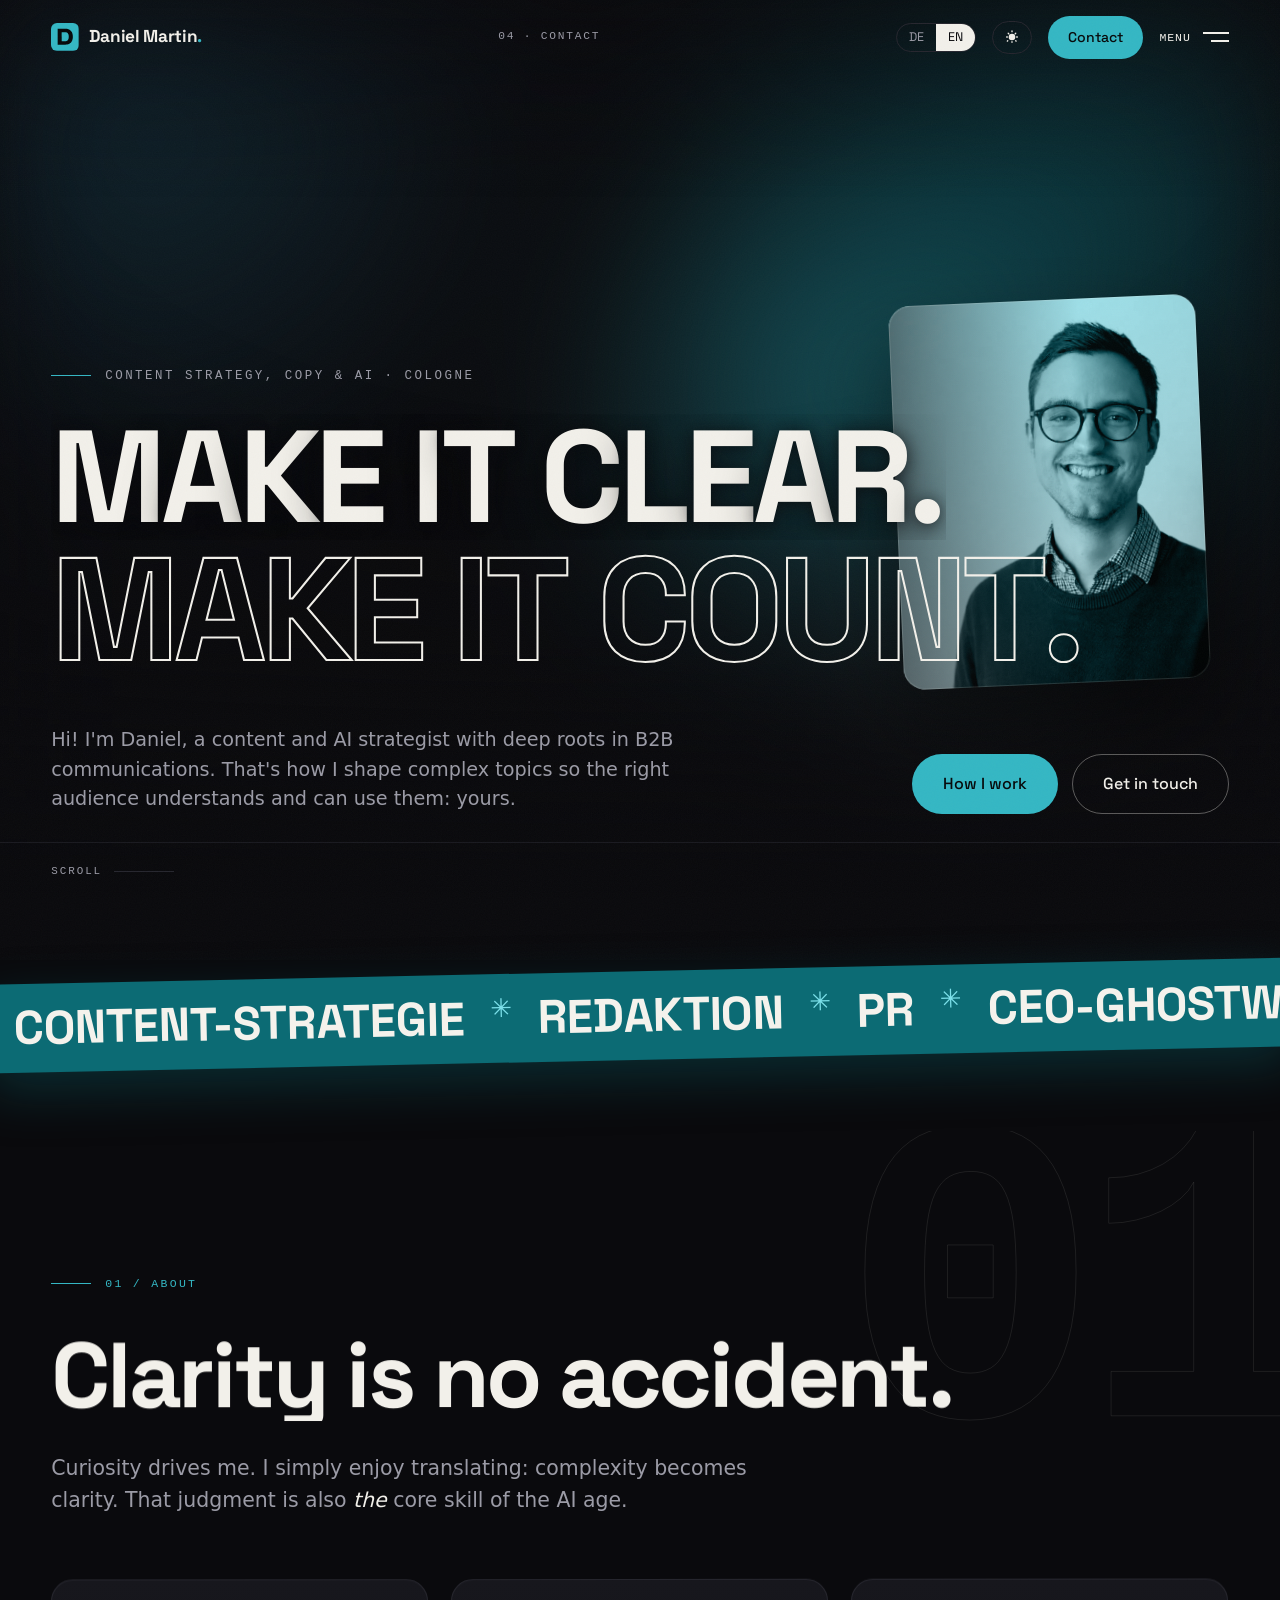
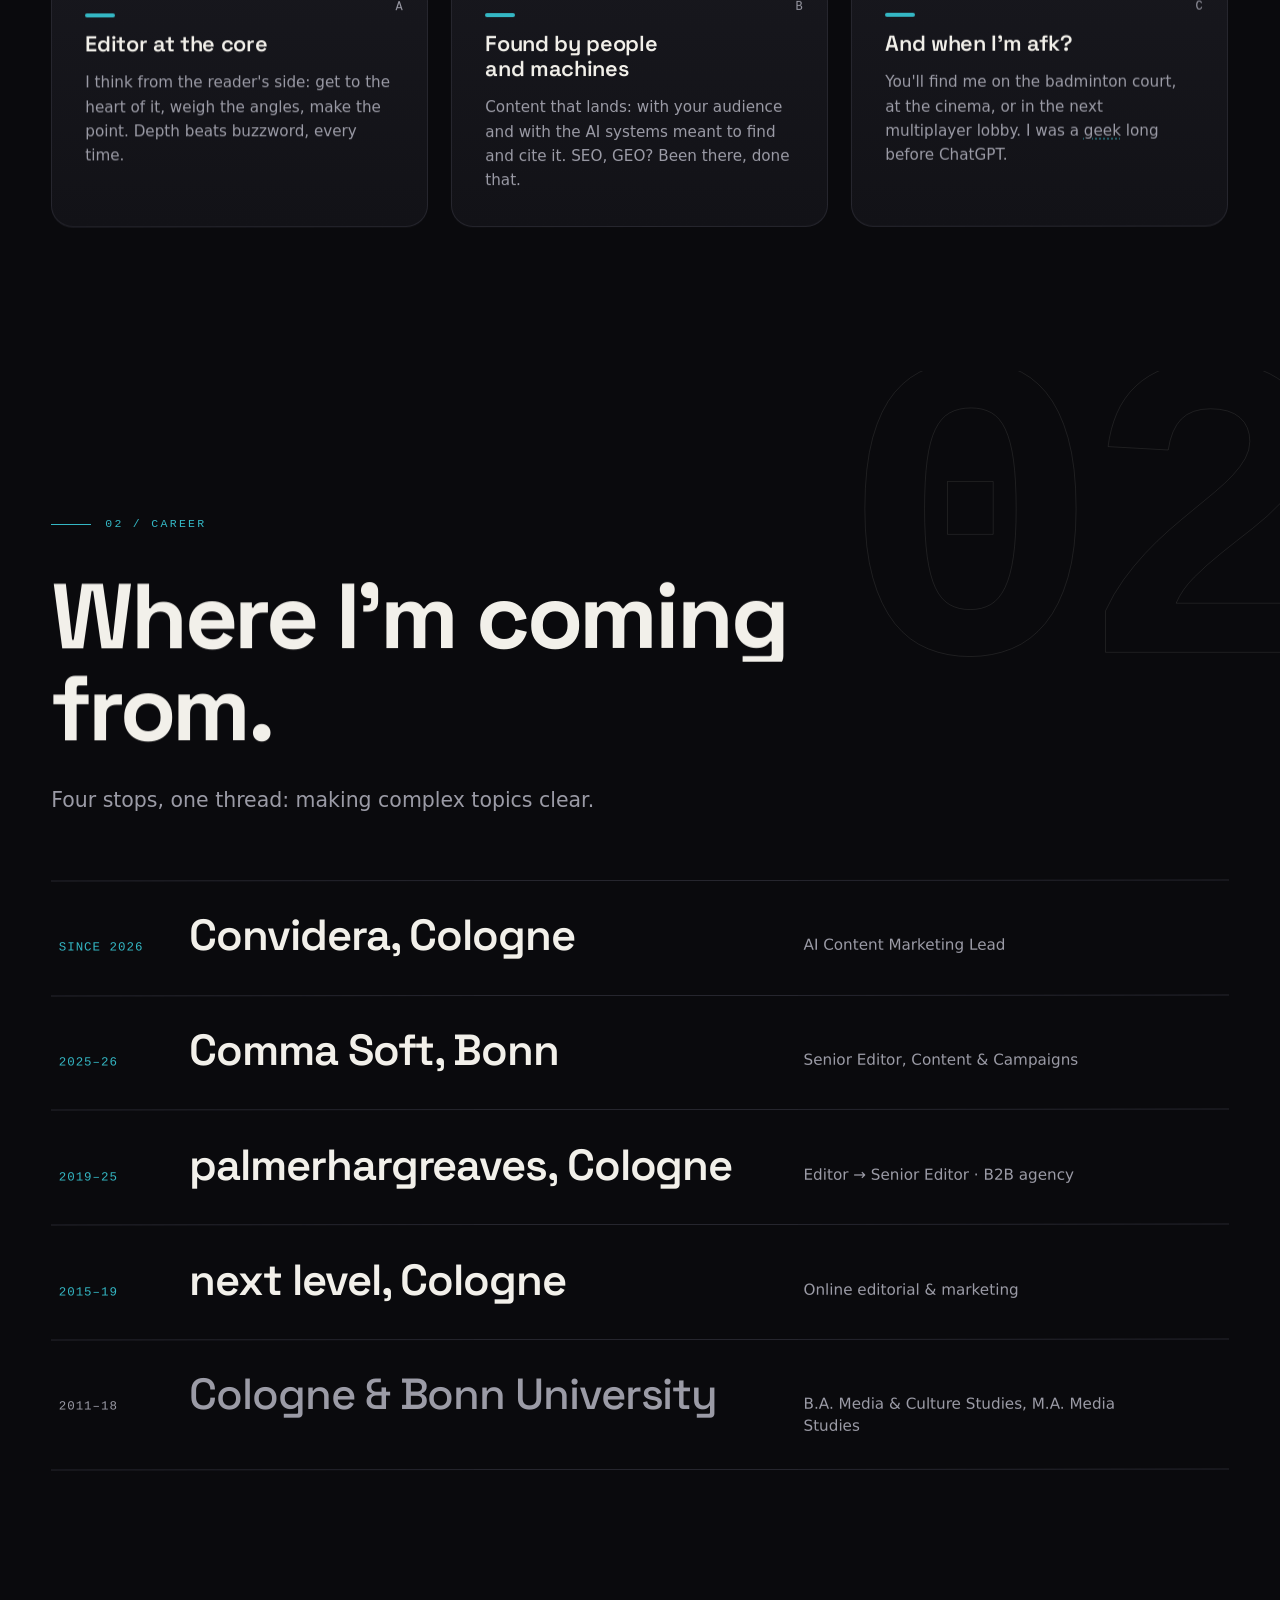
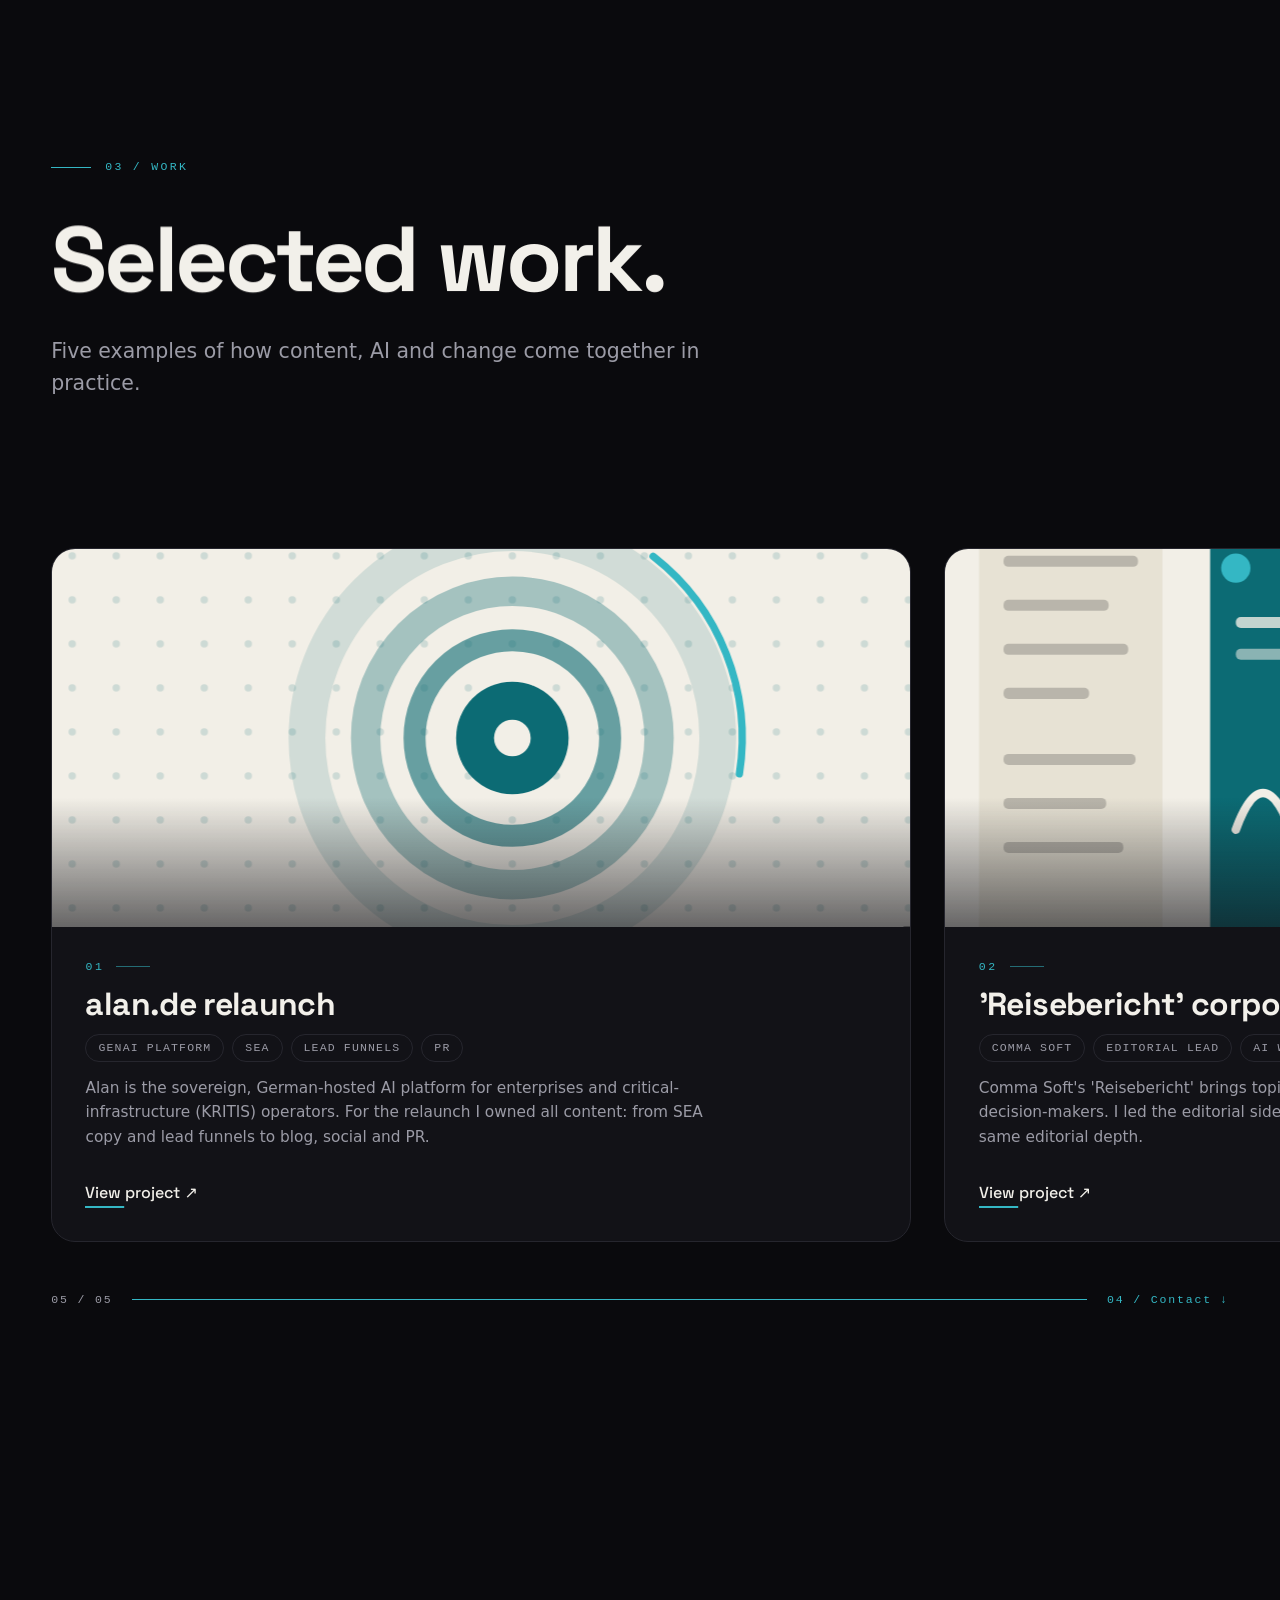
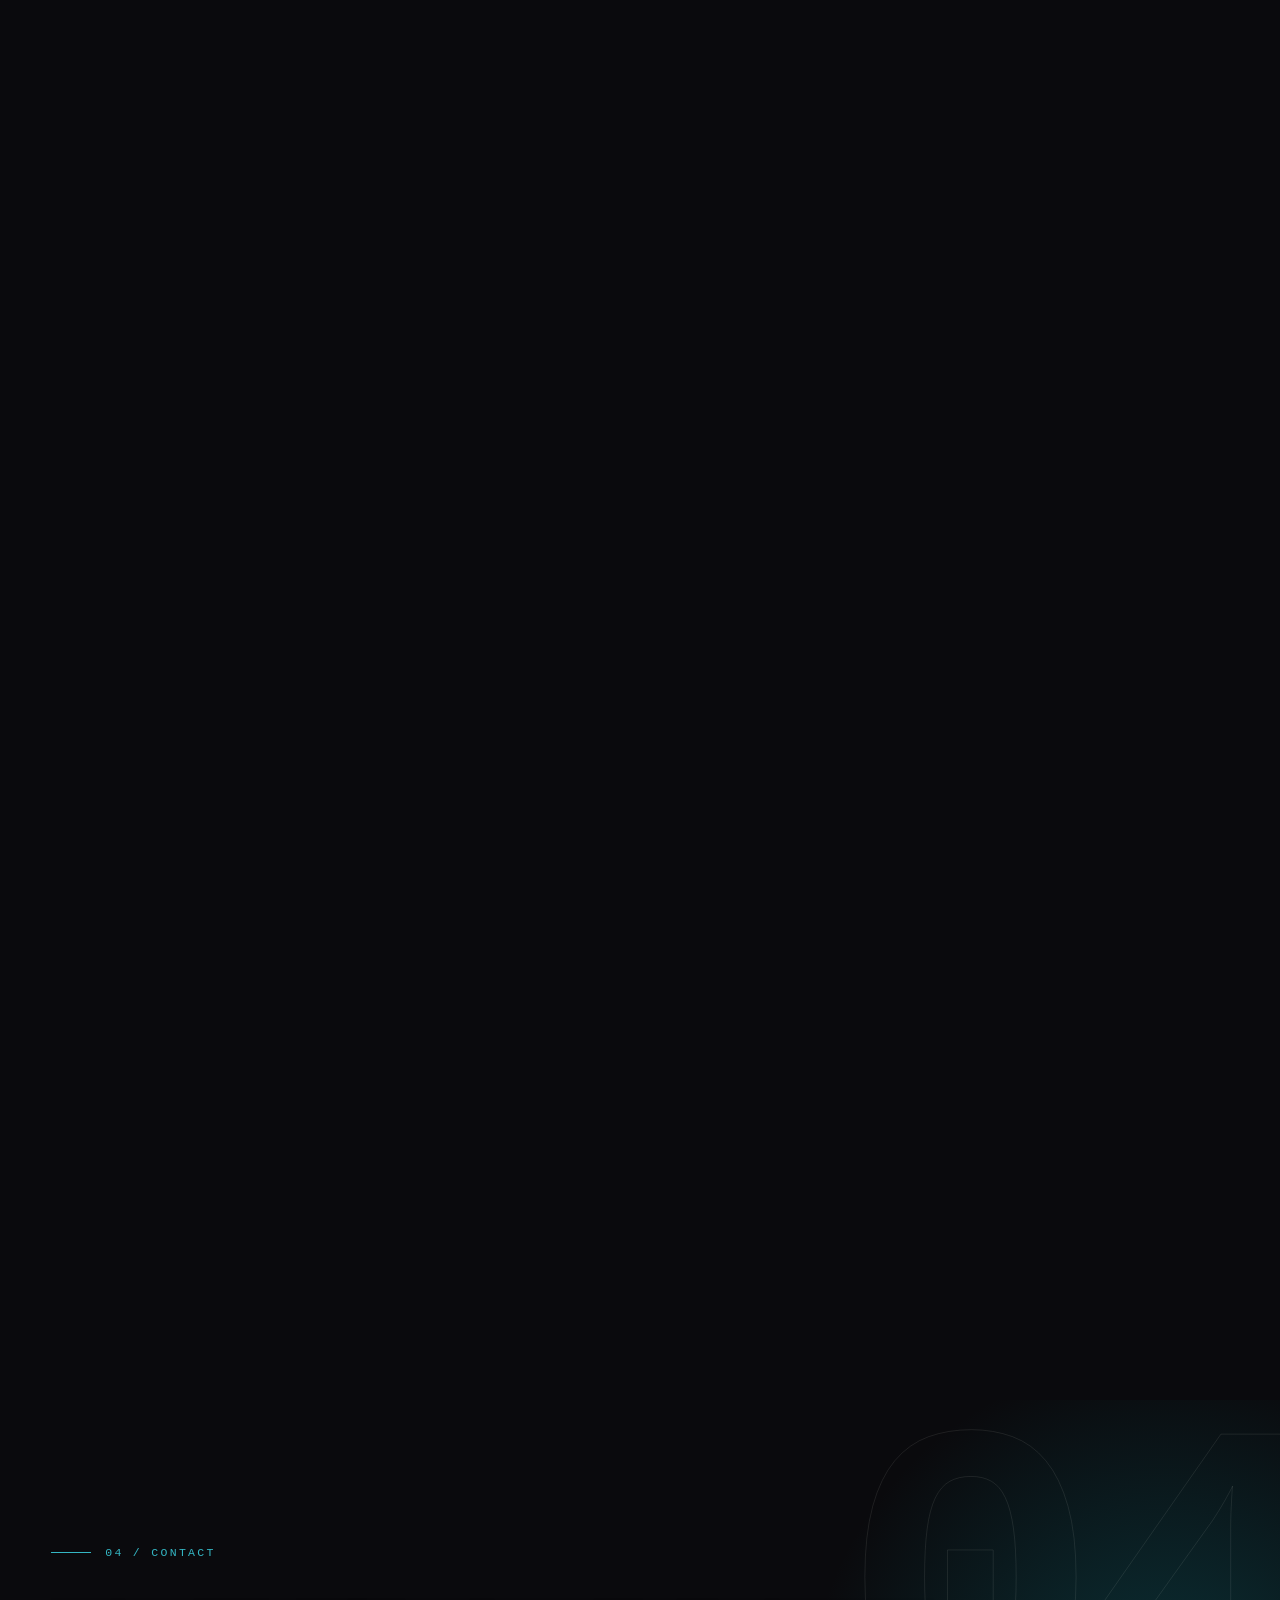
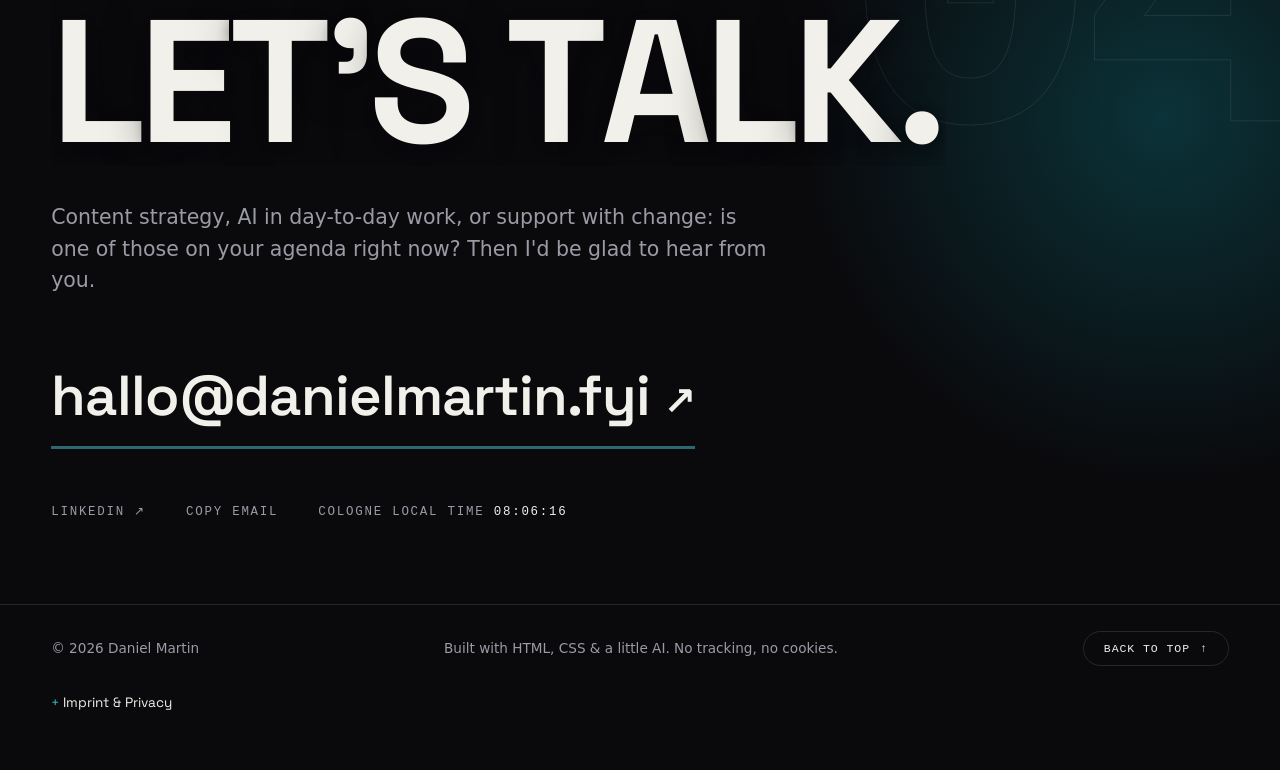
==== commit cde312c4: "Datenschutz: E-Mail-Empfang jetzt via mailbox.org statt Cloudflare-Weiterleitung Cloudflare Email Ro" ====
--- a/index.html
+++ b/index.html
@@ -385,8 +385,8 @@
           Daniel Martin, Anschrift wie oben.</p>
           <p><strong>Datenschutz</strong><br>
           Diese Seite ist statisch auf GitHub Pages gehostet, setzt keine Cookies und bindet keine externen Dienste oder Schriftarten von Drittservern ein. Es findet kein Tracking statt. Beim Aufruf werden serverseitig technisch bedingt Zugriffsdaten (z. B. IP-Adresse) durch den Hoster GitHub verarbeitet, siehe <a href="https://docs.github.com/site-policy/privacy-policies/github-general-privacy-statement" rel="noopener" target="_blank">GitHub Privacy Statement</a>.</p>
-          <p><strong>E-Mail-Weiterleitung (Cloudflare)</strong><br>
-          E-Mails an Adressen dieser Domain (z. B. <a href="mailto:hallo@danielmartin.fyi">hallo@danielmartin.fyi</a>) werden über „Cloudflare Email Routing“, einen Dienst der Cloudflare, Inc. (USA), an mein persönliches Postfach weitergeleitet. Cloudflare verarbeitet dabei die zur Weiterleitung und Spam-Abwehr erforderlichen Daten der Nachricht (u. a. Absender, Empfänger, Betreff und Zeitpunkt). Dabei kann eine Übermittlung in die USA stattfinden; Cloudflare ist unter dem EU-US Data Privacy Framework zertifiziert. Rechtsgrundlage ist das berechtigte Interesse an einer zuverlässigen und spamfreien Kontaktmöglichkeit gemäß Art. 6 Abs. 1 S. 1 lit. f DSGVO.</p>
+          <p><strong>E-Mail-Postfach (mailbox.org)</strong><br>
+          E-Mails an Adressen dieser Domain (z. B. <a href="mailto:hallo@danielmartin.fyi">hallo@danielmartin.fyi</a>) werden direkt von mailbox.org (Heinlein Support GmbH, Berlin) empfangen und verwaltet. Eine Übermittlung in Drittstaaten findet dabei nicht statt. Rechtsgrundlage ist das berechtigte Interesse an einer zuverlässigen und spamfreien Kontaktmöglichkeit gemäß Art. 6 Abs. 1 S. 1 lit. f DSGVO.</p>
         </div>
       </details>
     </div>
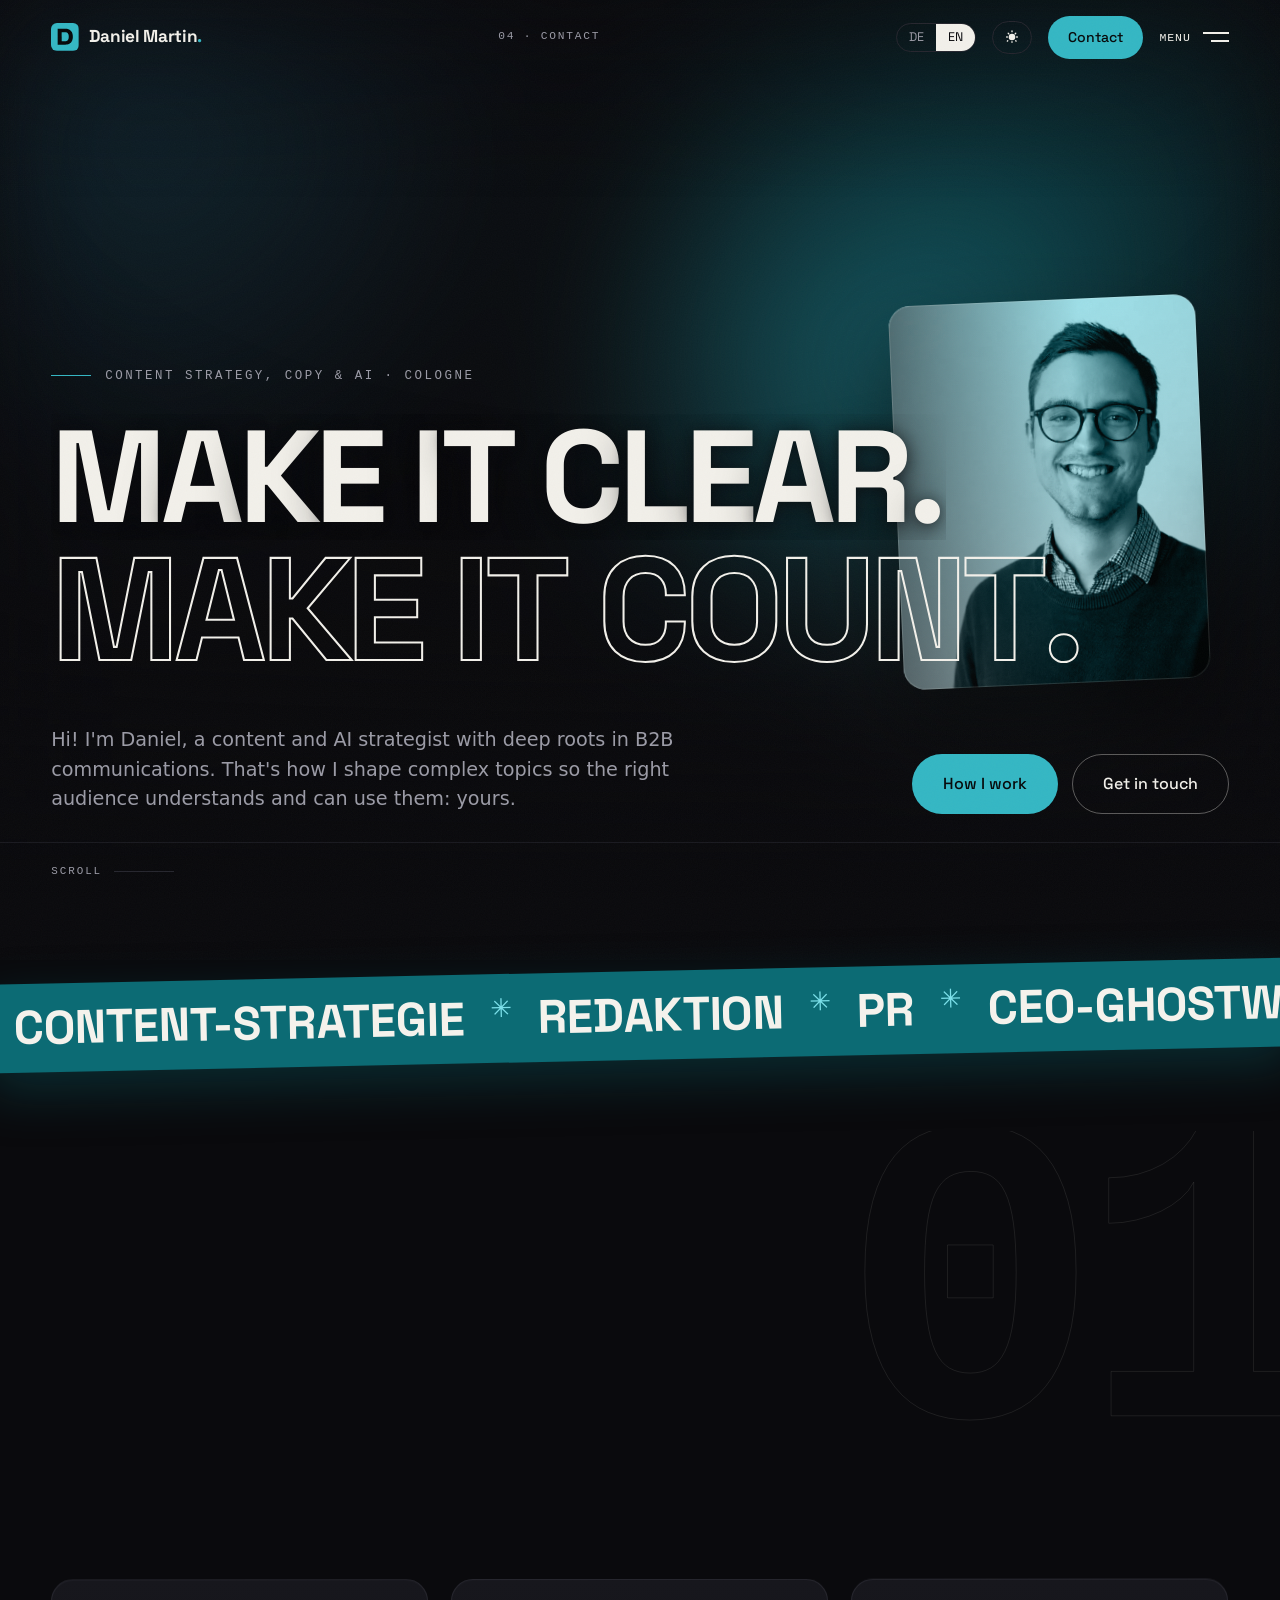
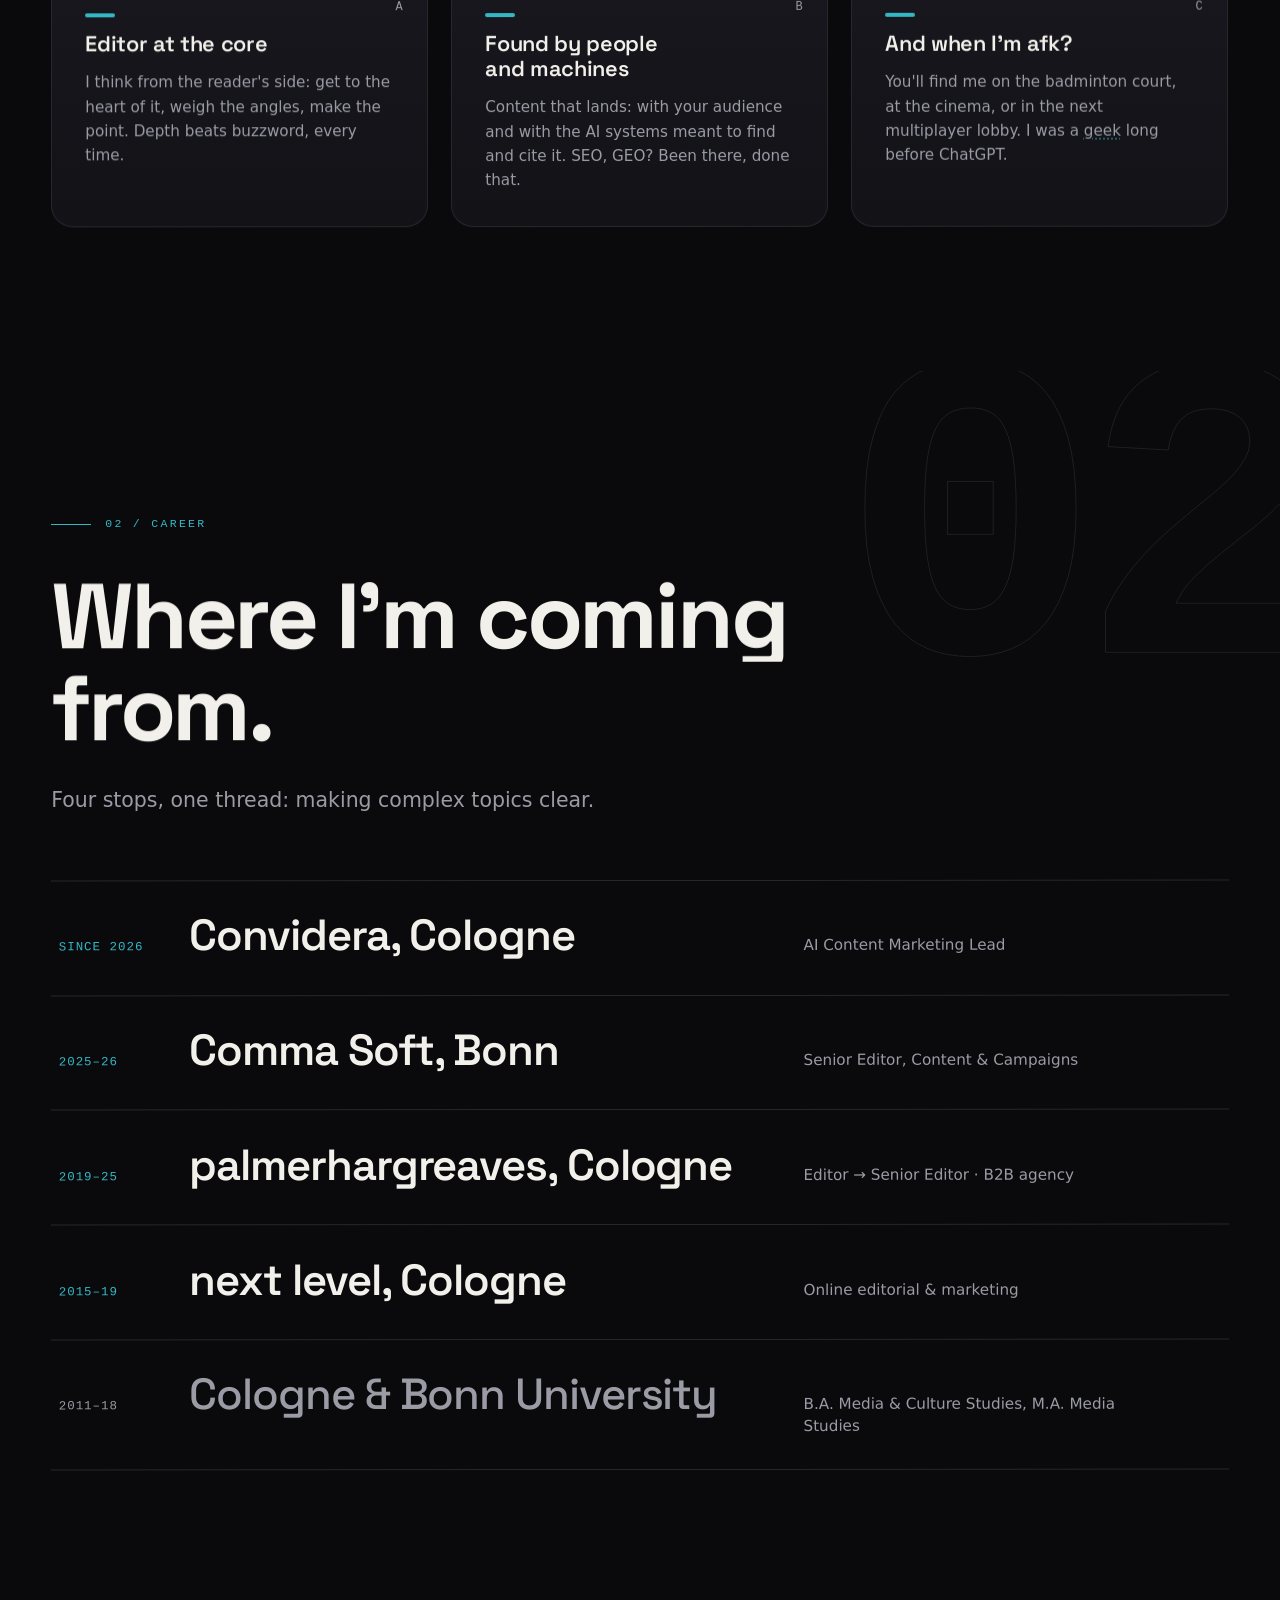
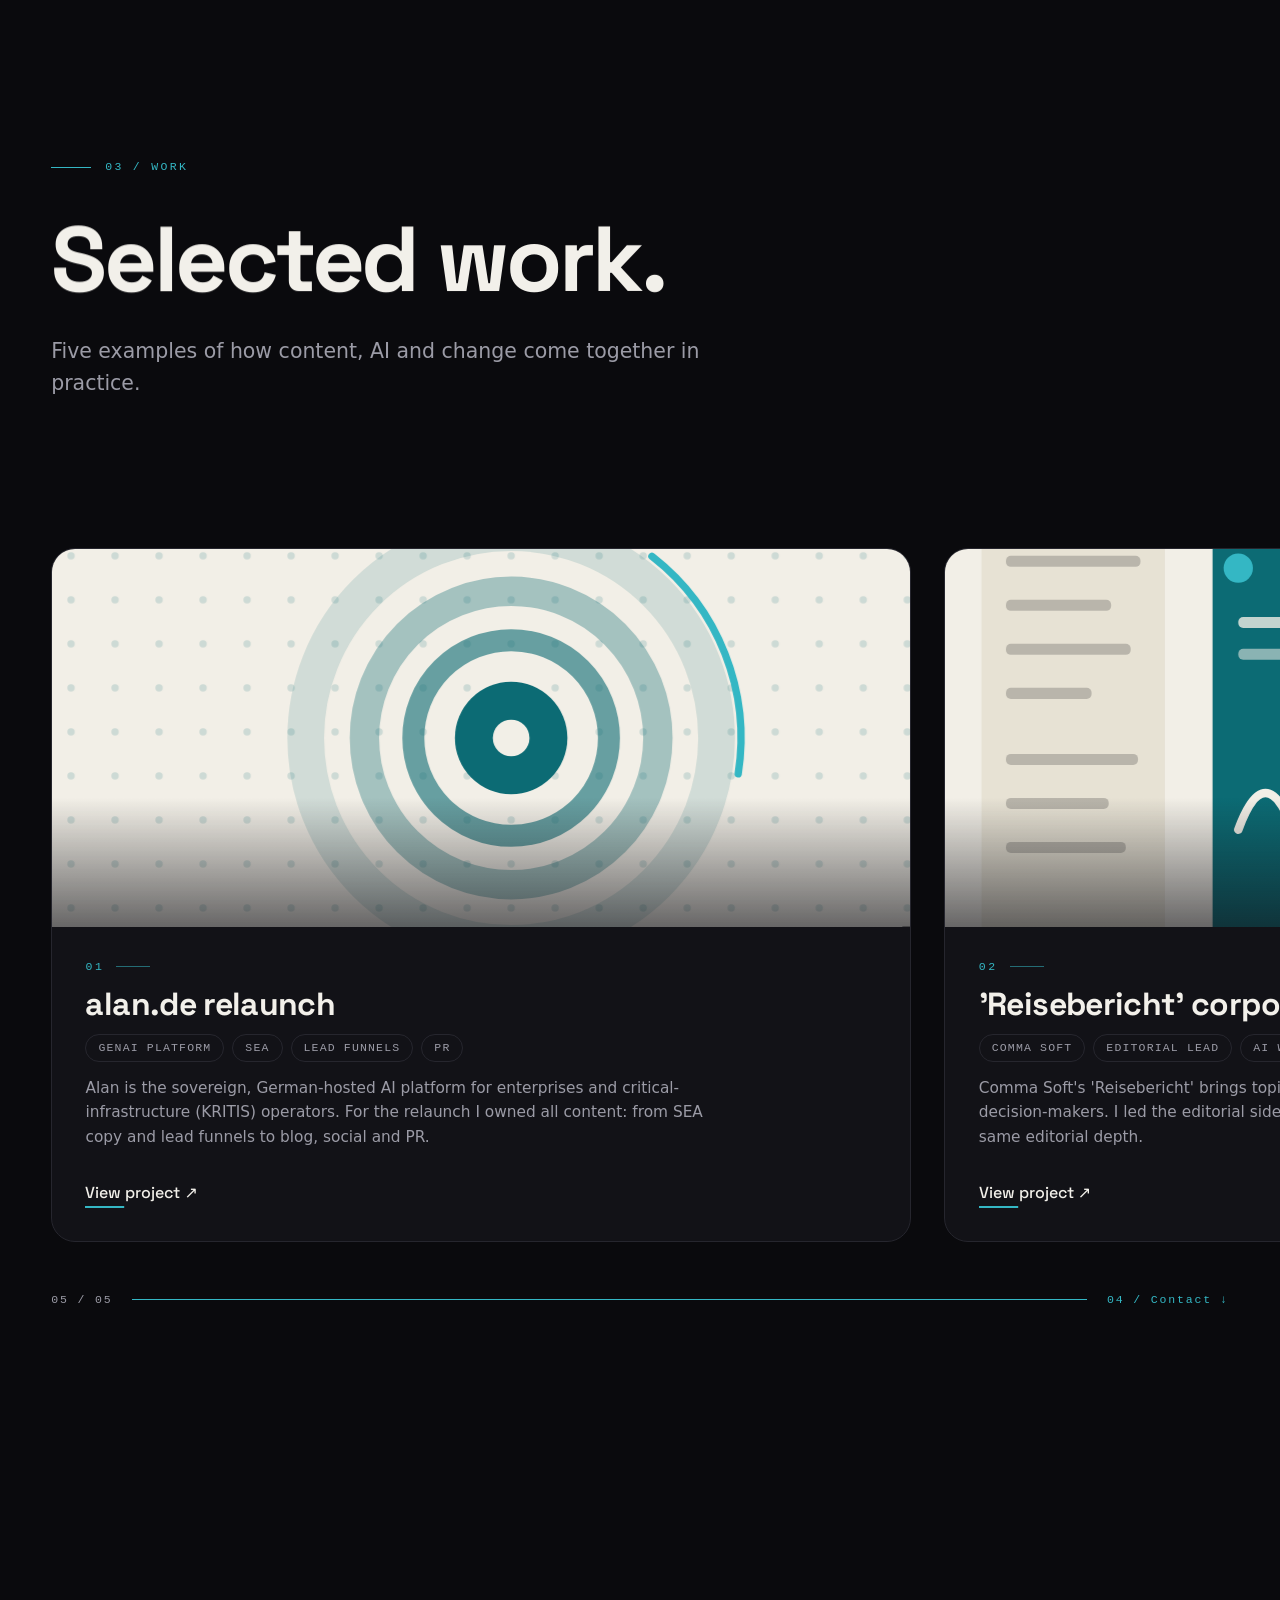
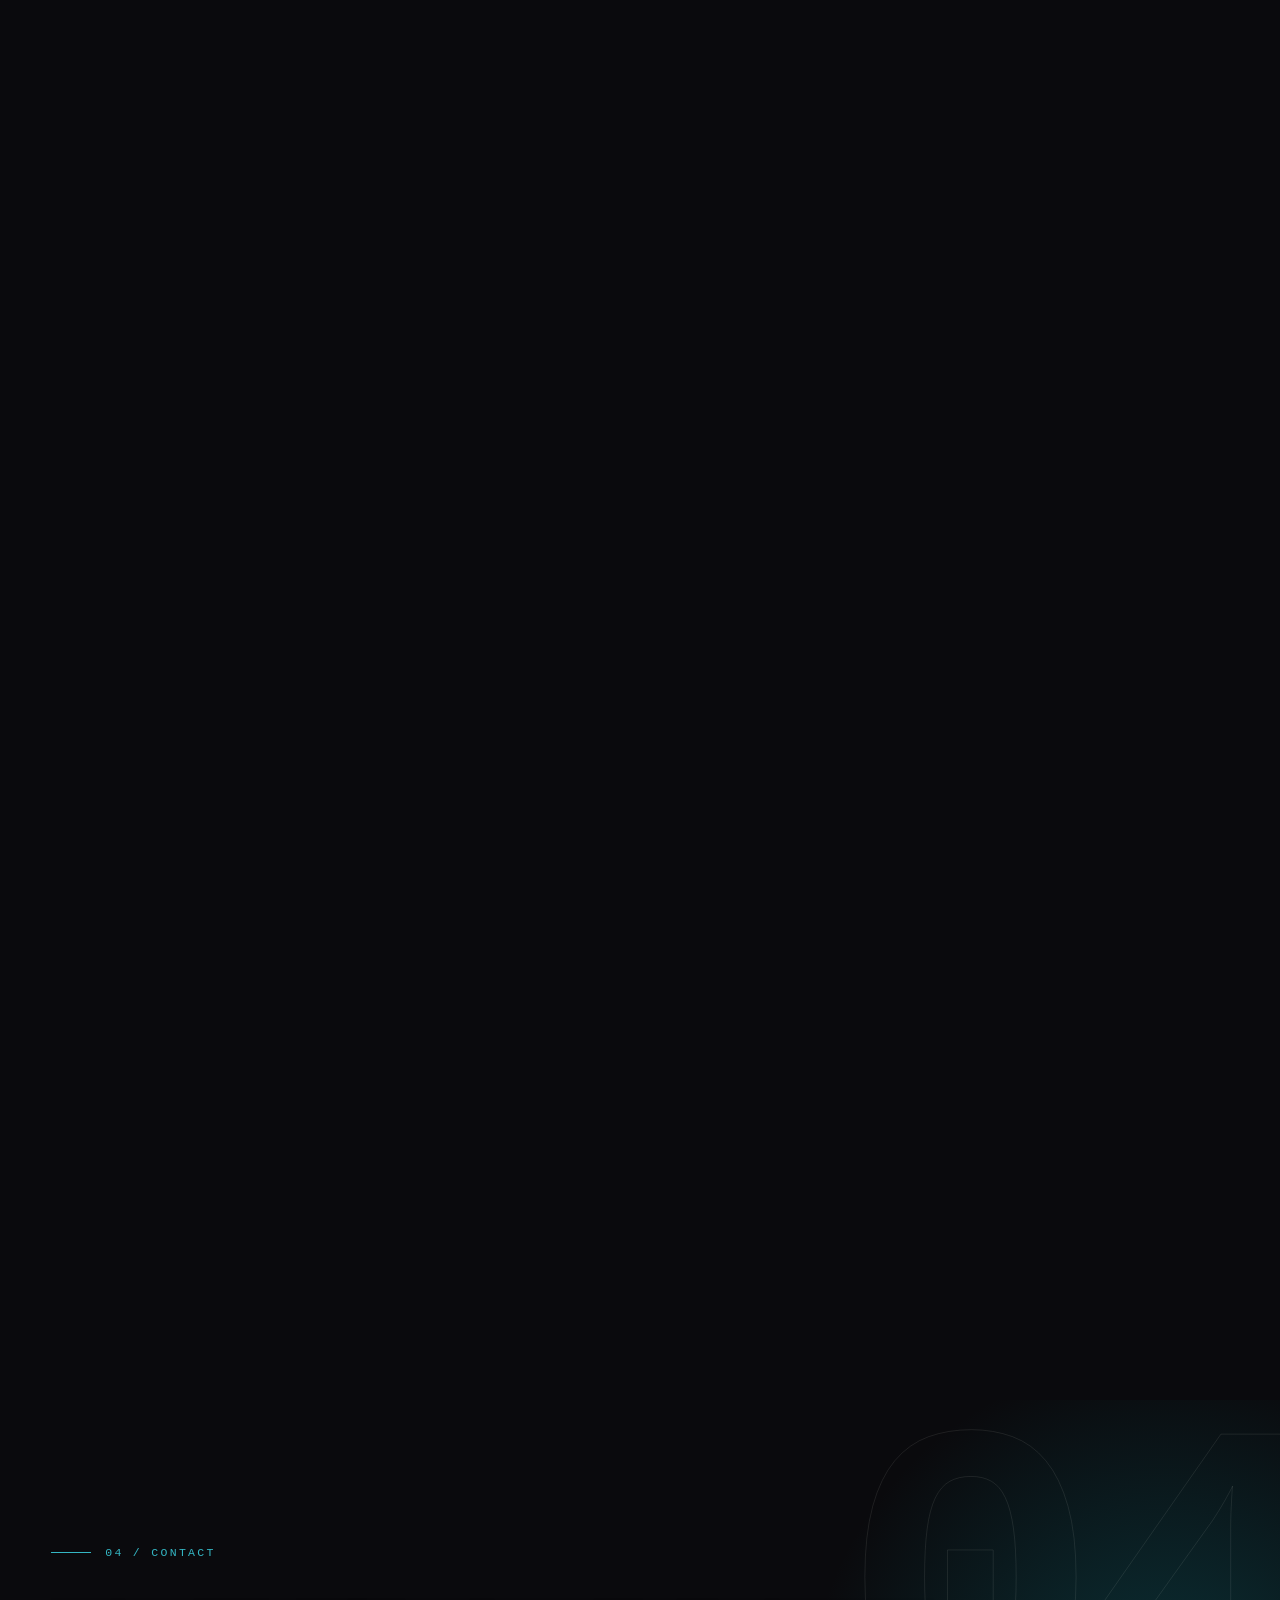
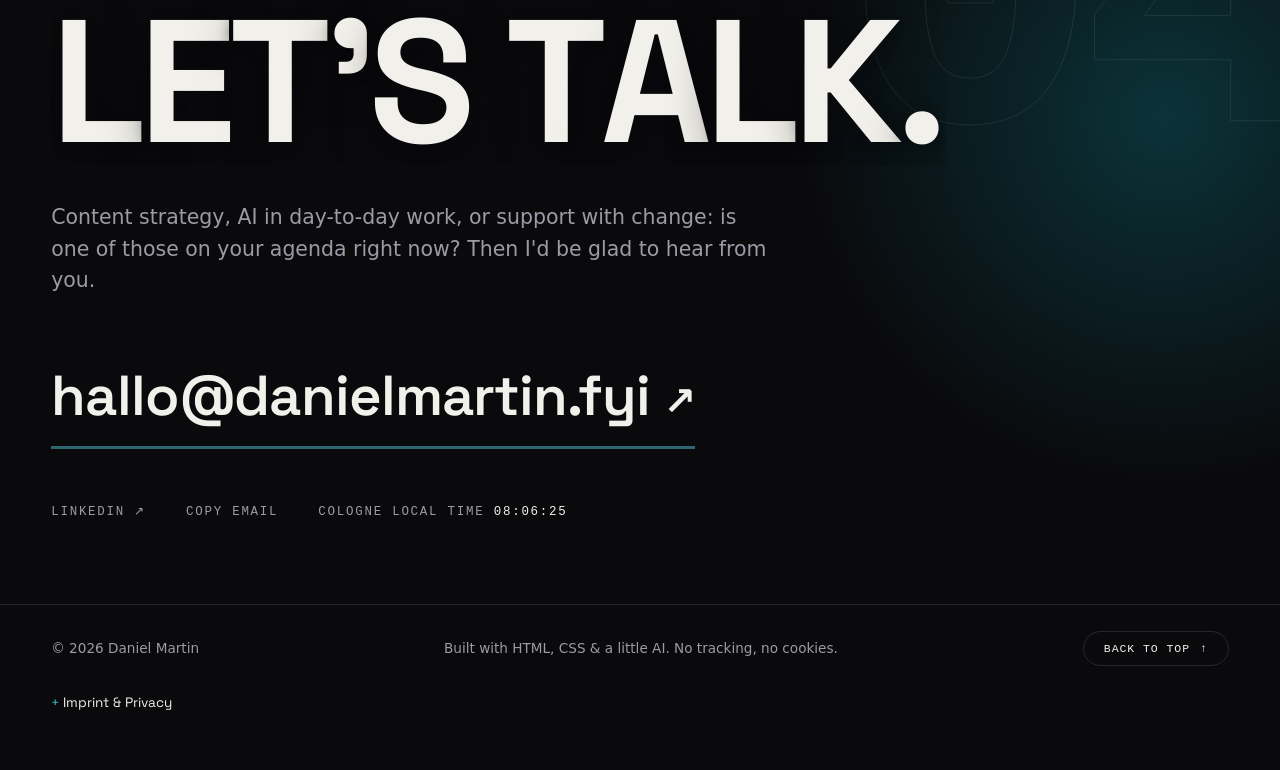
==== commit 8248ea07: "Footer-Text präzisieren" ====
--- a/index.html
+++ b/index.html
@@ -367,7 +367,7 @@
   <footer class="footer invert">
     <div class="wrap foot-grid">
       <span data-i18n="foot.rights">© 2026 Daniel Martin</span>
-      <span class="foot-built" data-i18n="foot.built">Gebaut mit HTML, CSS &amp; etwas KI. Kein Tracking, keine Cookies.</span>
+      <span class="foot-built" data-i18n="foot.built">Gebaut mit HTML, CSS &amp; etwas KI. Ohne Cookies und Tracking.</span>
       <button class="to-top mono" id="toTop" type="button"><span data-i18n="foot.top">Nach oben</span> ↑</button>
     </div>
     <div class="wrap">
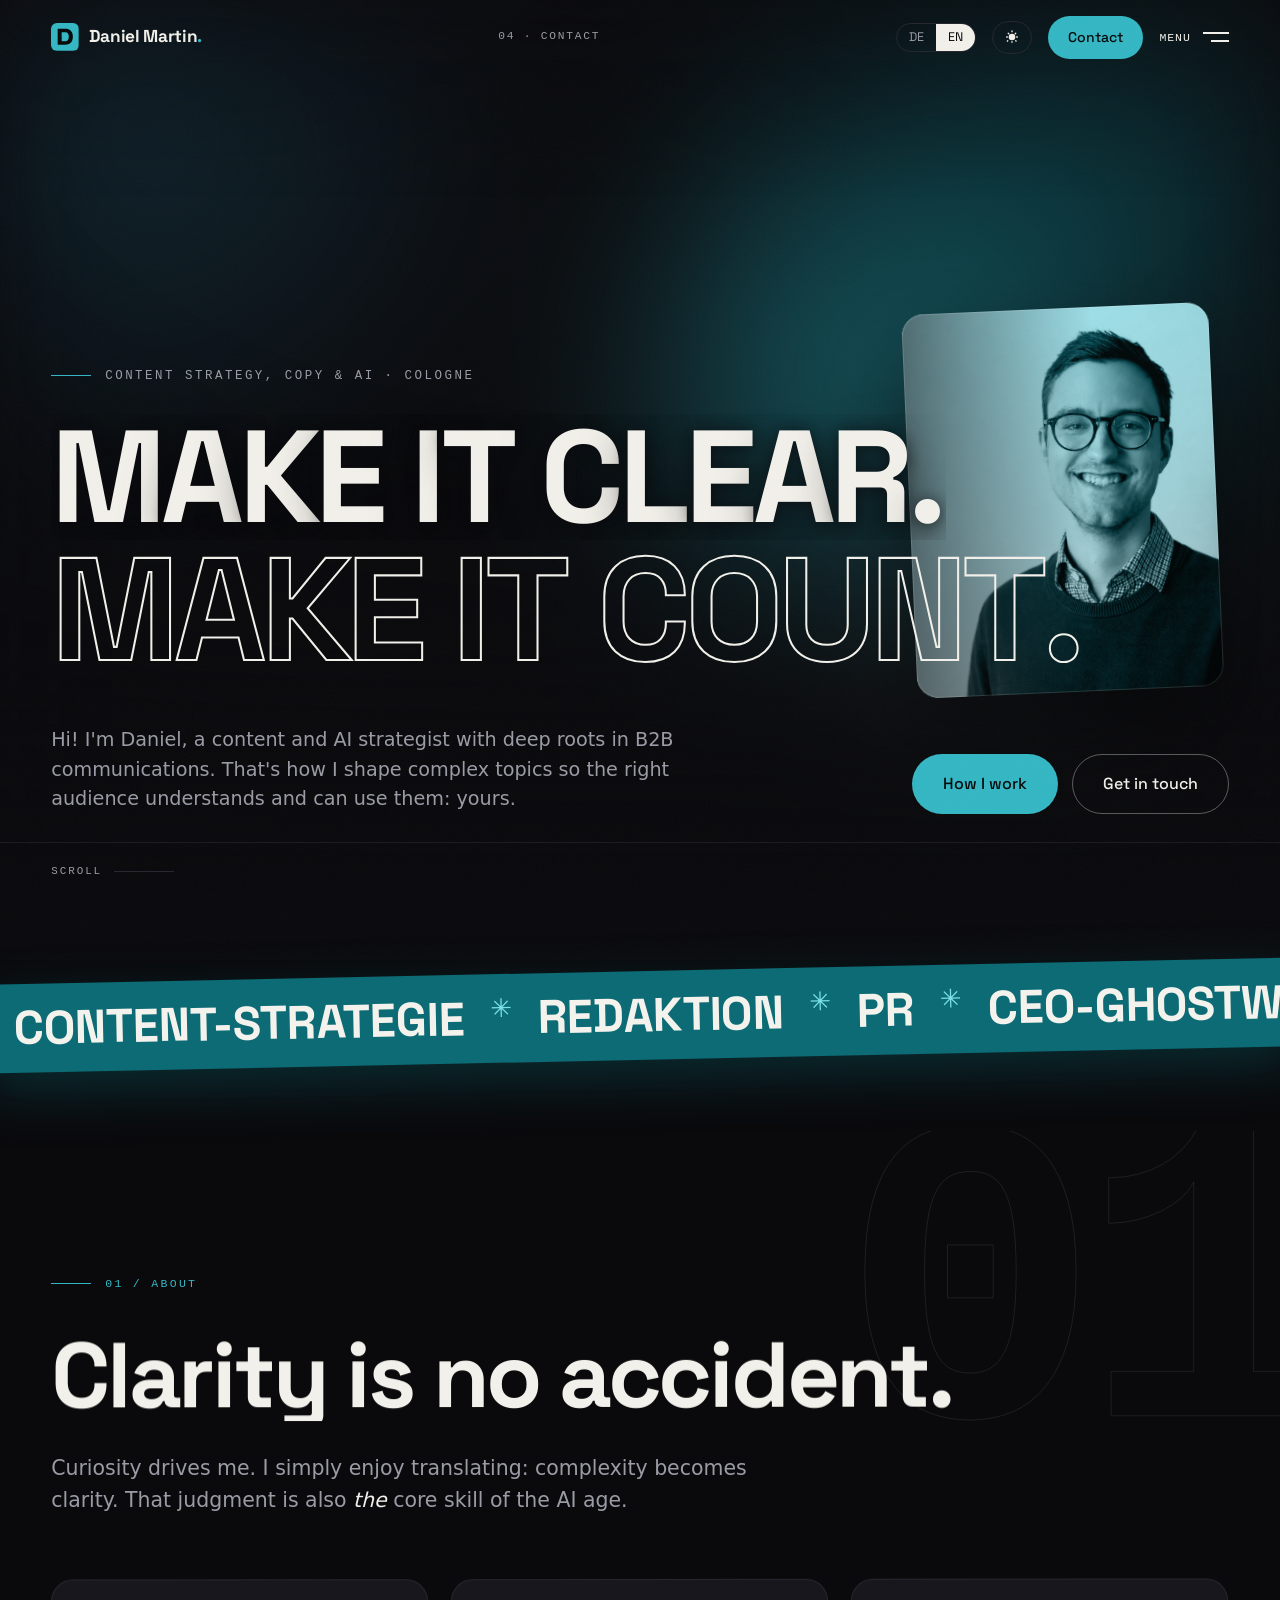
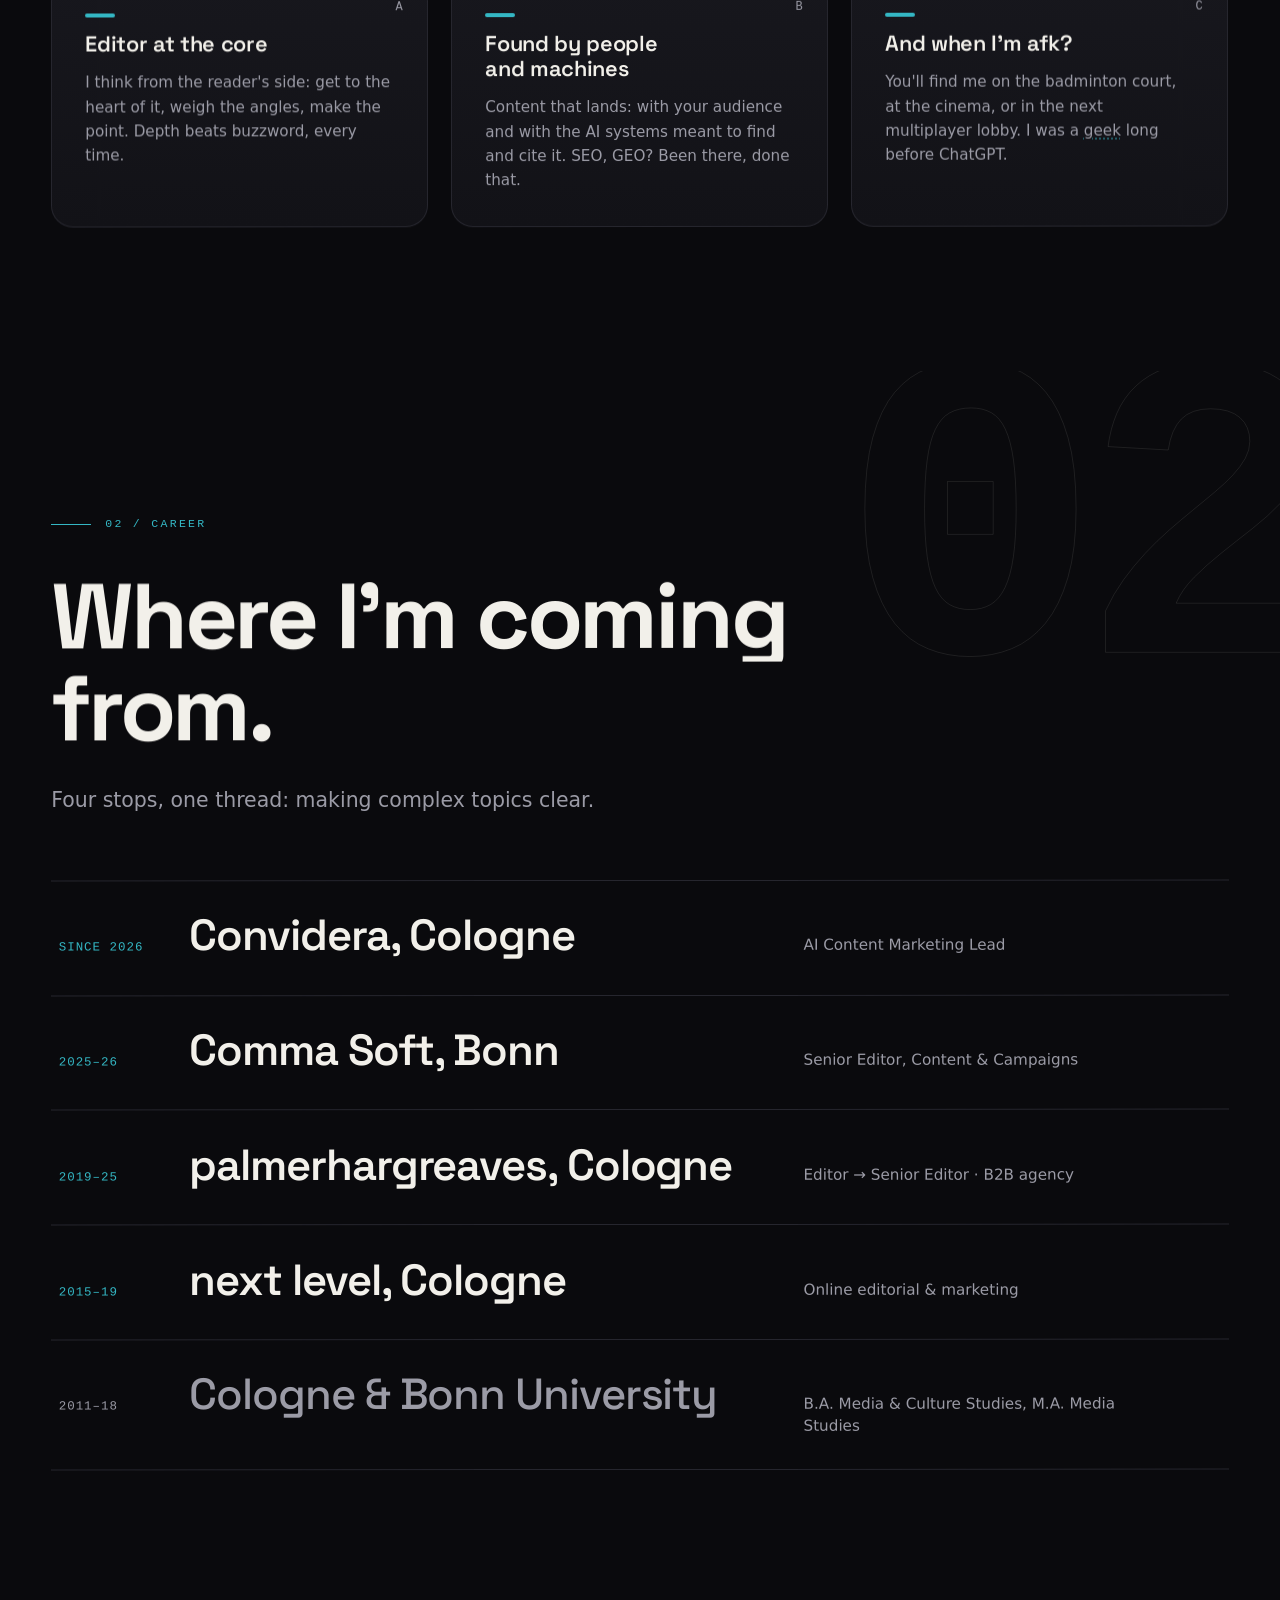
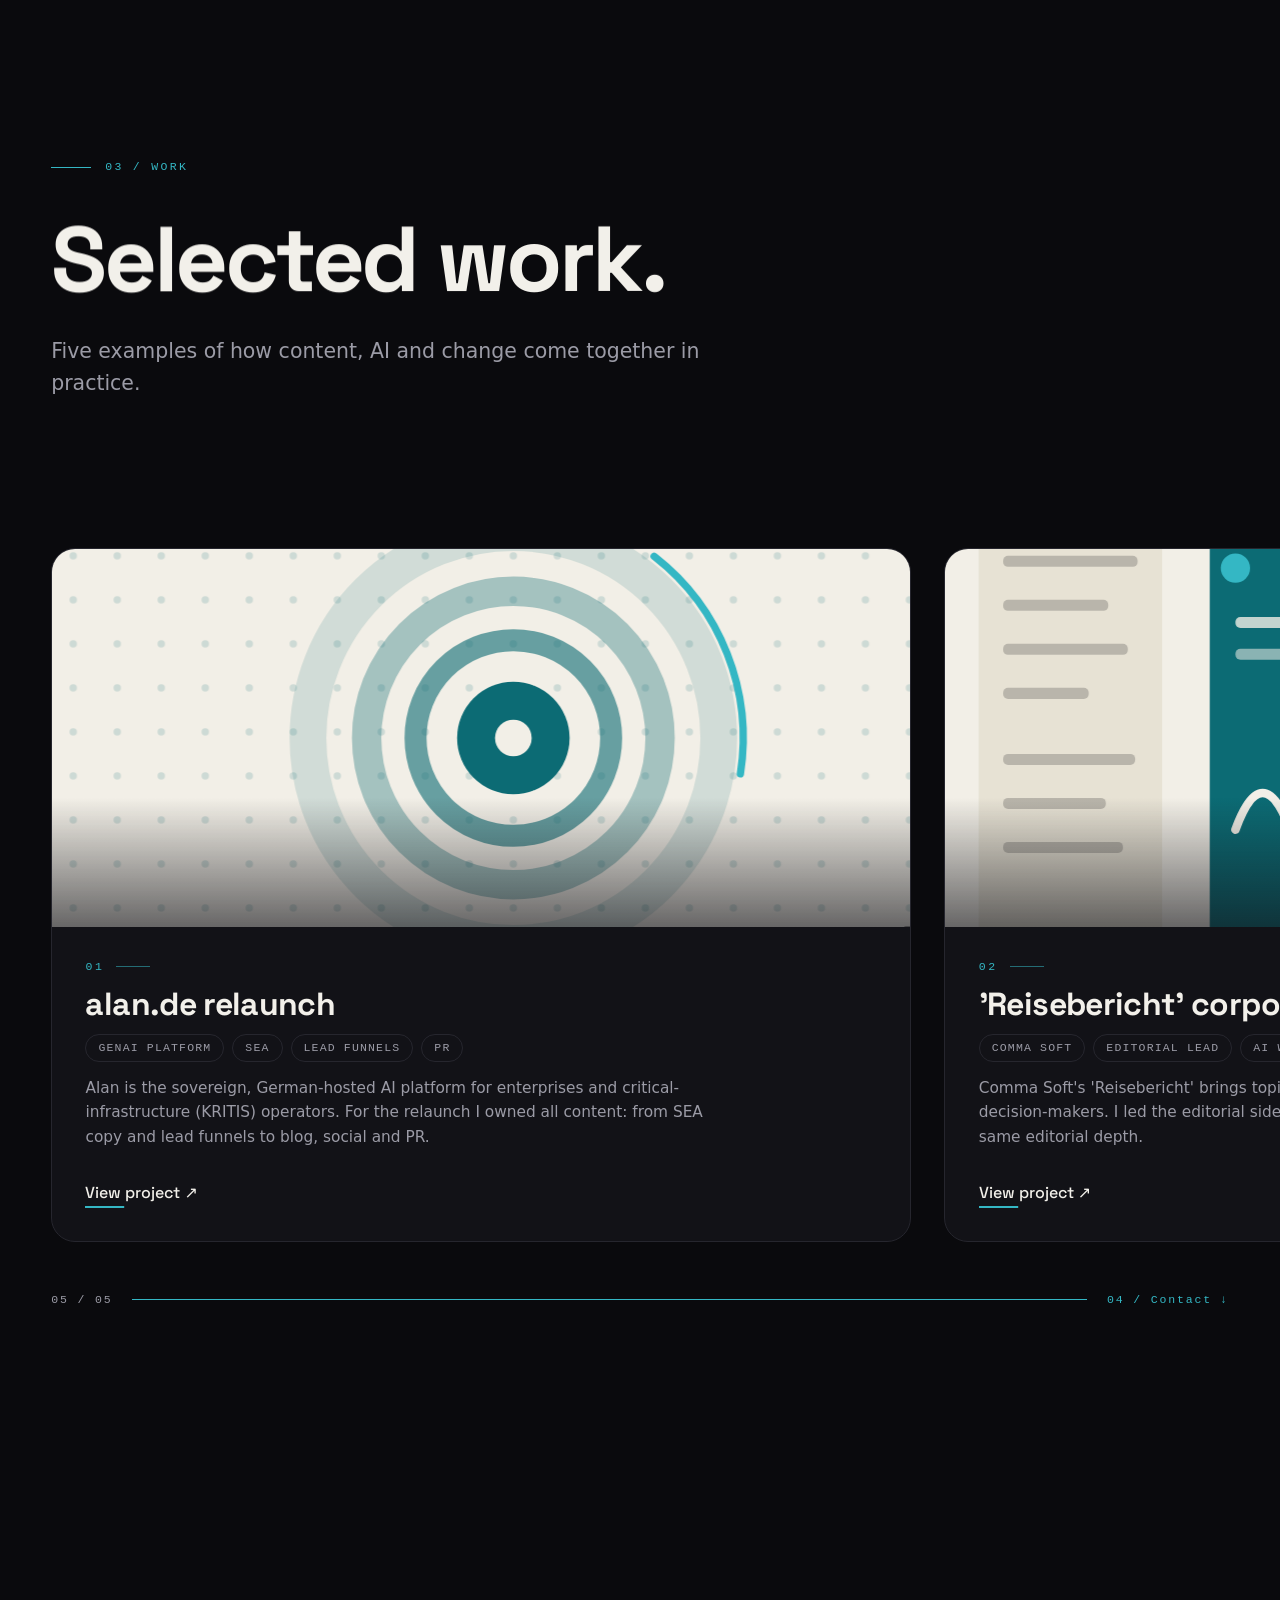
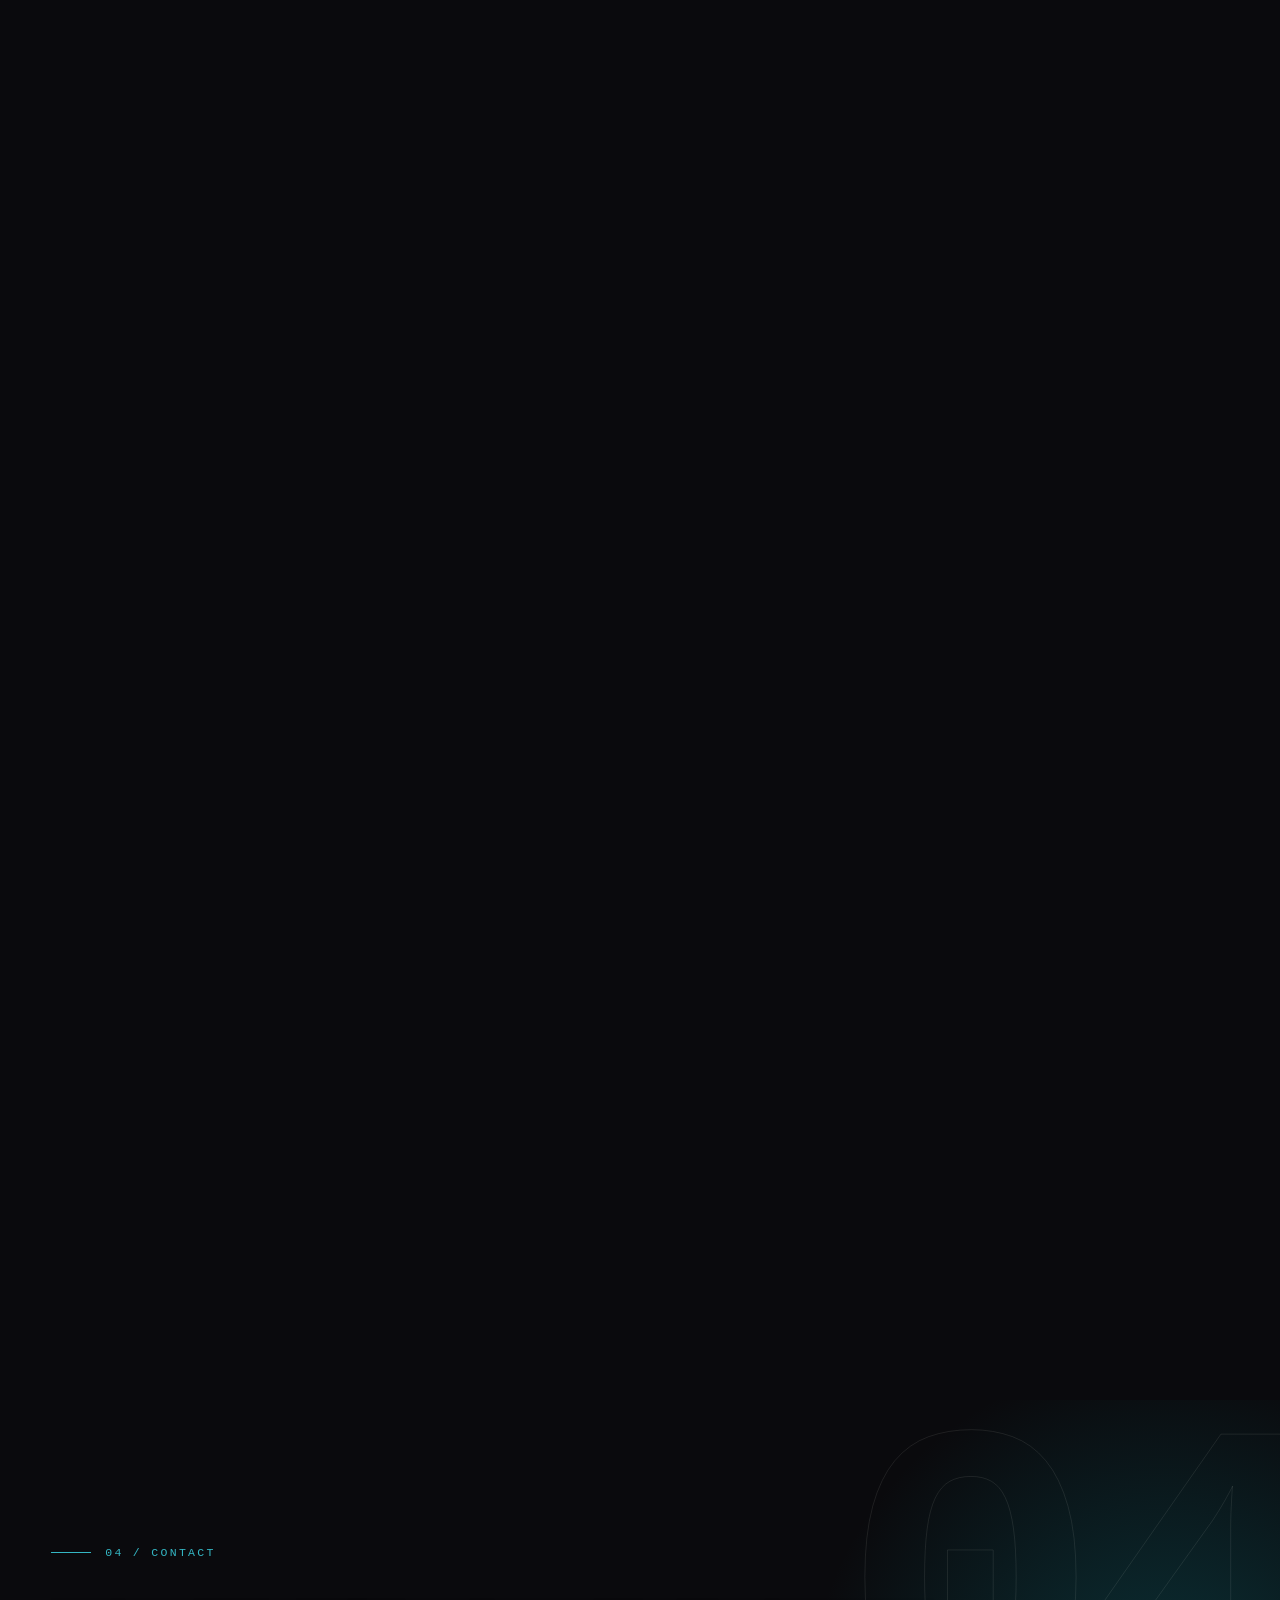
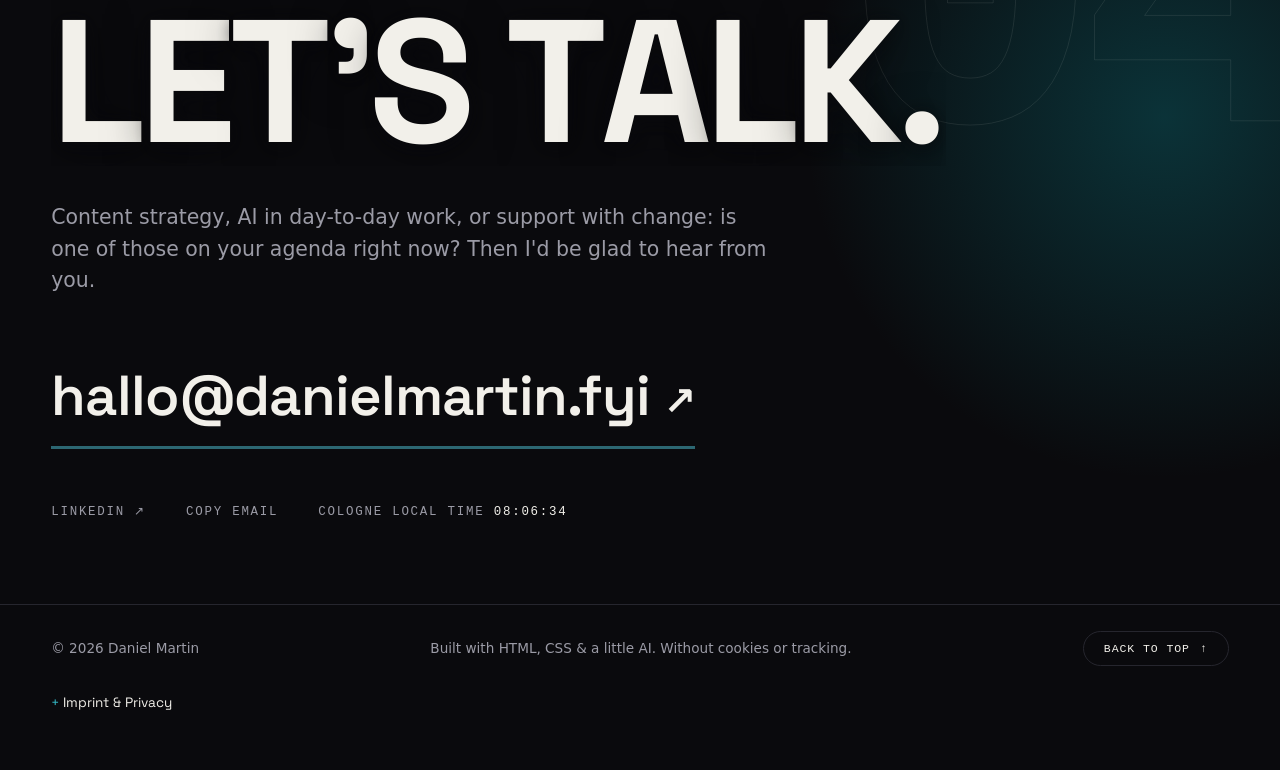
==== commit d64029e6: "Review-Fixes: Cache-Bust, EN-Footer-Text, Local-Storage-Hinweis - main.js-Cache-Buster auf v=18 (war" ====
--- a/index.html
+++ b/index.html
@@ -384,7 +384,7 @@
           <p><strong>Verantwortlich i. S. d. § 18 Abs. 2 MStV</strong><br>
           Daniel Martin, Anschrift wie oben.</p>
           <p><strong>Datenschutz</strong><br>
-          Diese Seite ist statisch auf GitHub Pages gehostet, setzt keine Cookies und bindet keine externen Dienste oder Schriftarten von Drittservern ein. Es findet kein Tracking statt. Beim Aufruf werden serverseitig technisch bedingt Zugriffsdaten (z. B. IP-Adresse) durch den Hoster GitHub verarbeitet, siehe <a href="https://docs.github.com/site-policy/privacy-policies/github-general-privacy-statement" rel="noopener" target="_blank">GitHub Privacy Statement</a>.</p>
+          Diese Seite ist statisch auf GitHub Pages gehostet, setzt keine Cookies und bindet keine externen Dienste oder Schriftarten von Drittservern ein. Es findet kein Tracking statt. Einstellungen (z. B. Theme und Sprache) werden ausschließlich lokal im Browser gespeichert (Local Storage) und nicht übertragen. Beim Aufruf werden serverseitig technisch bedingt Zugriffsdaten (z. B. IP-Adresse) durch den Hoster GitHub verarbeitet, siehe <a href="https://docs.github.com/site-policy/privacy-policies/github-general-privacy-statement" rel="noopener" target="_blank">GitHub Privacy Statement</a>.</p>
           <p><strong>E-Mail-Postfach (mailbox.org)</strong><br>
           E-Mails an Adressen dieser Domain (z. B. <a href="mailto:hallo@danielmartin.fyi">hallo@danielmartin.fyi</a>) werden direkt von mailbox.org (Heinlein Support GmbH, Berlin) empfangen und verwaltet. Eine Übermittlung in Drittstaaten findet dabei nicht statt. Rechtsgrundlage ist das berechtigte Interesse an einer zuverlässigen und spamfreien Kontaktmöglichkeit gemäß Art. 6 Abs. 1 S. 1 lit. f DSGVO.</p>
         </div>
@@ -392,6 +392,6 @@
     </div>
   </footer>
 
-  <script src="js/main.js?v=17"></script>
+  <script src="js/main.js?v=18"></script>
 </body>
 </html>
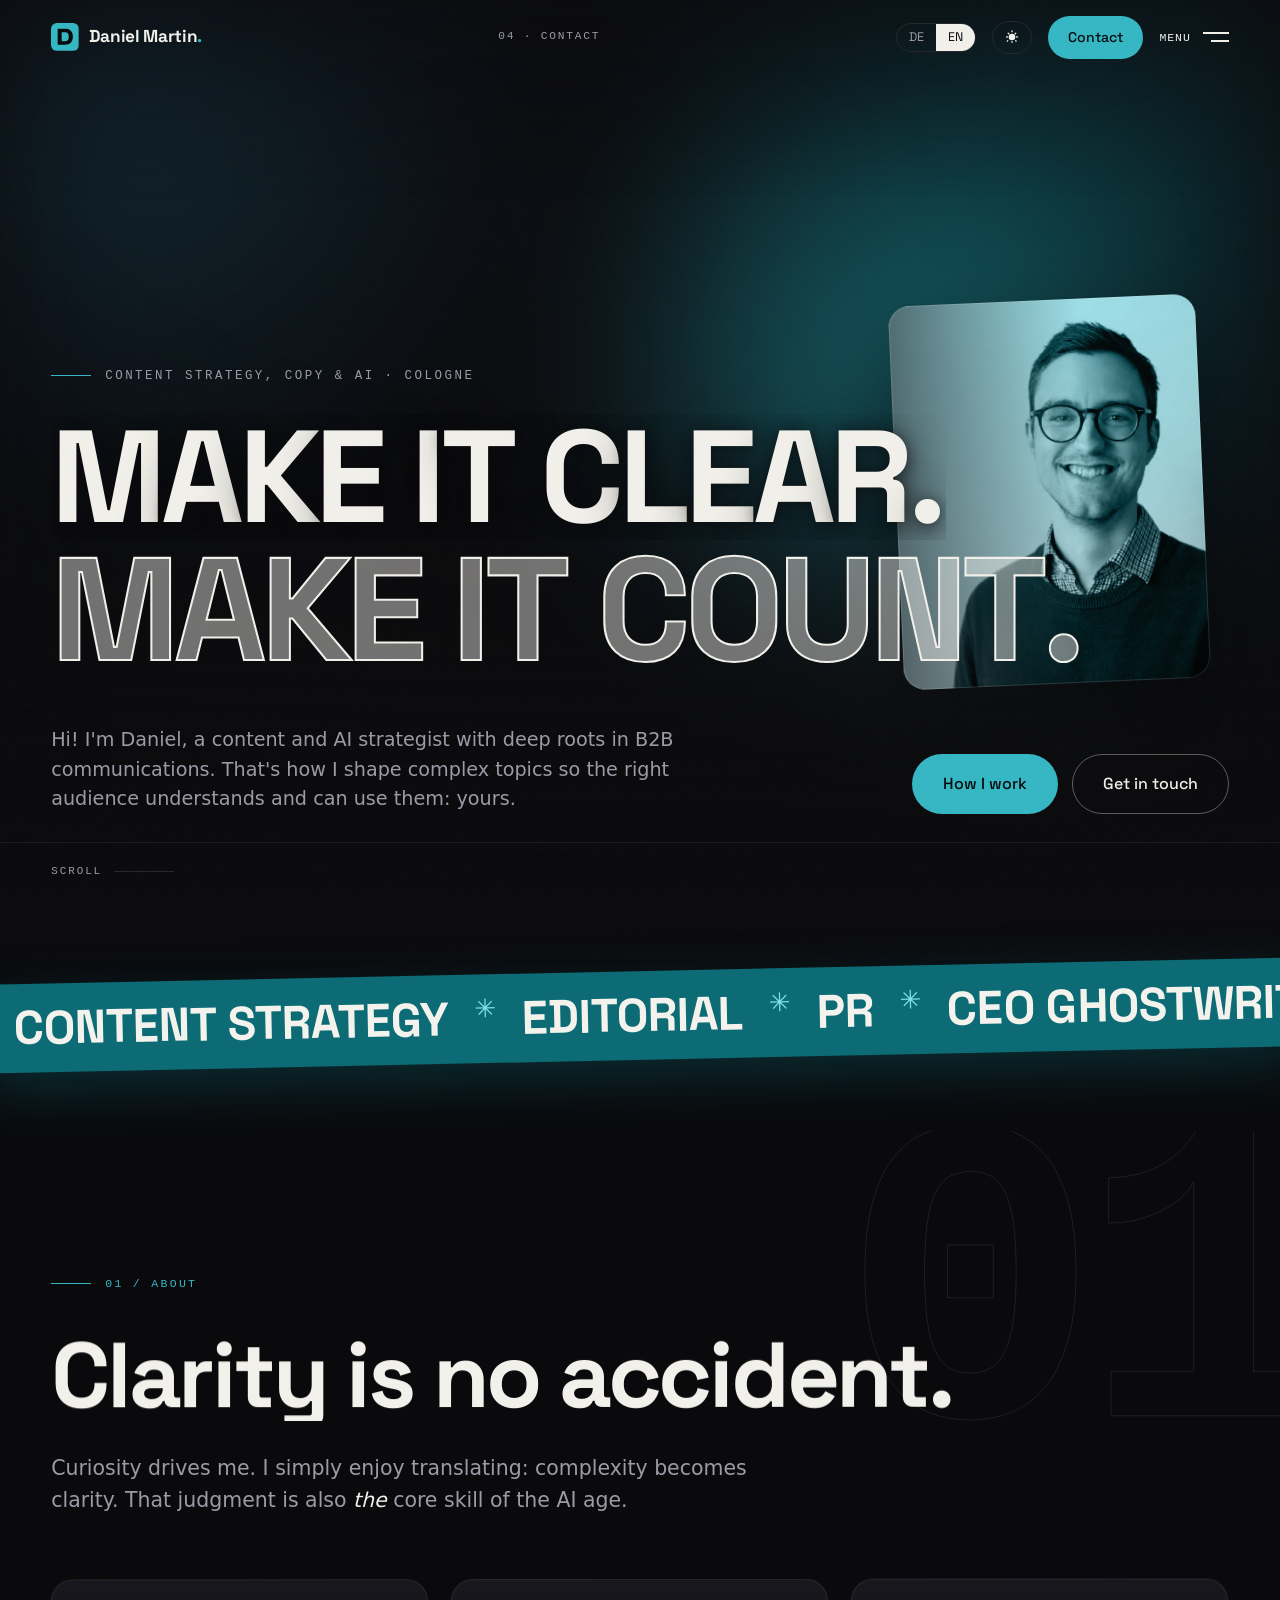
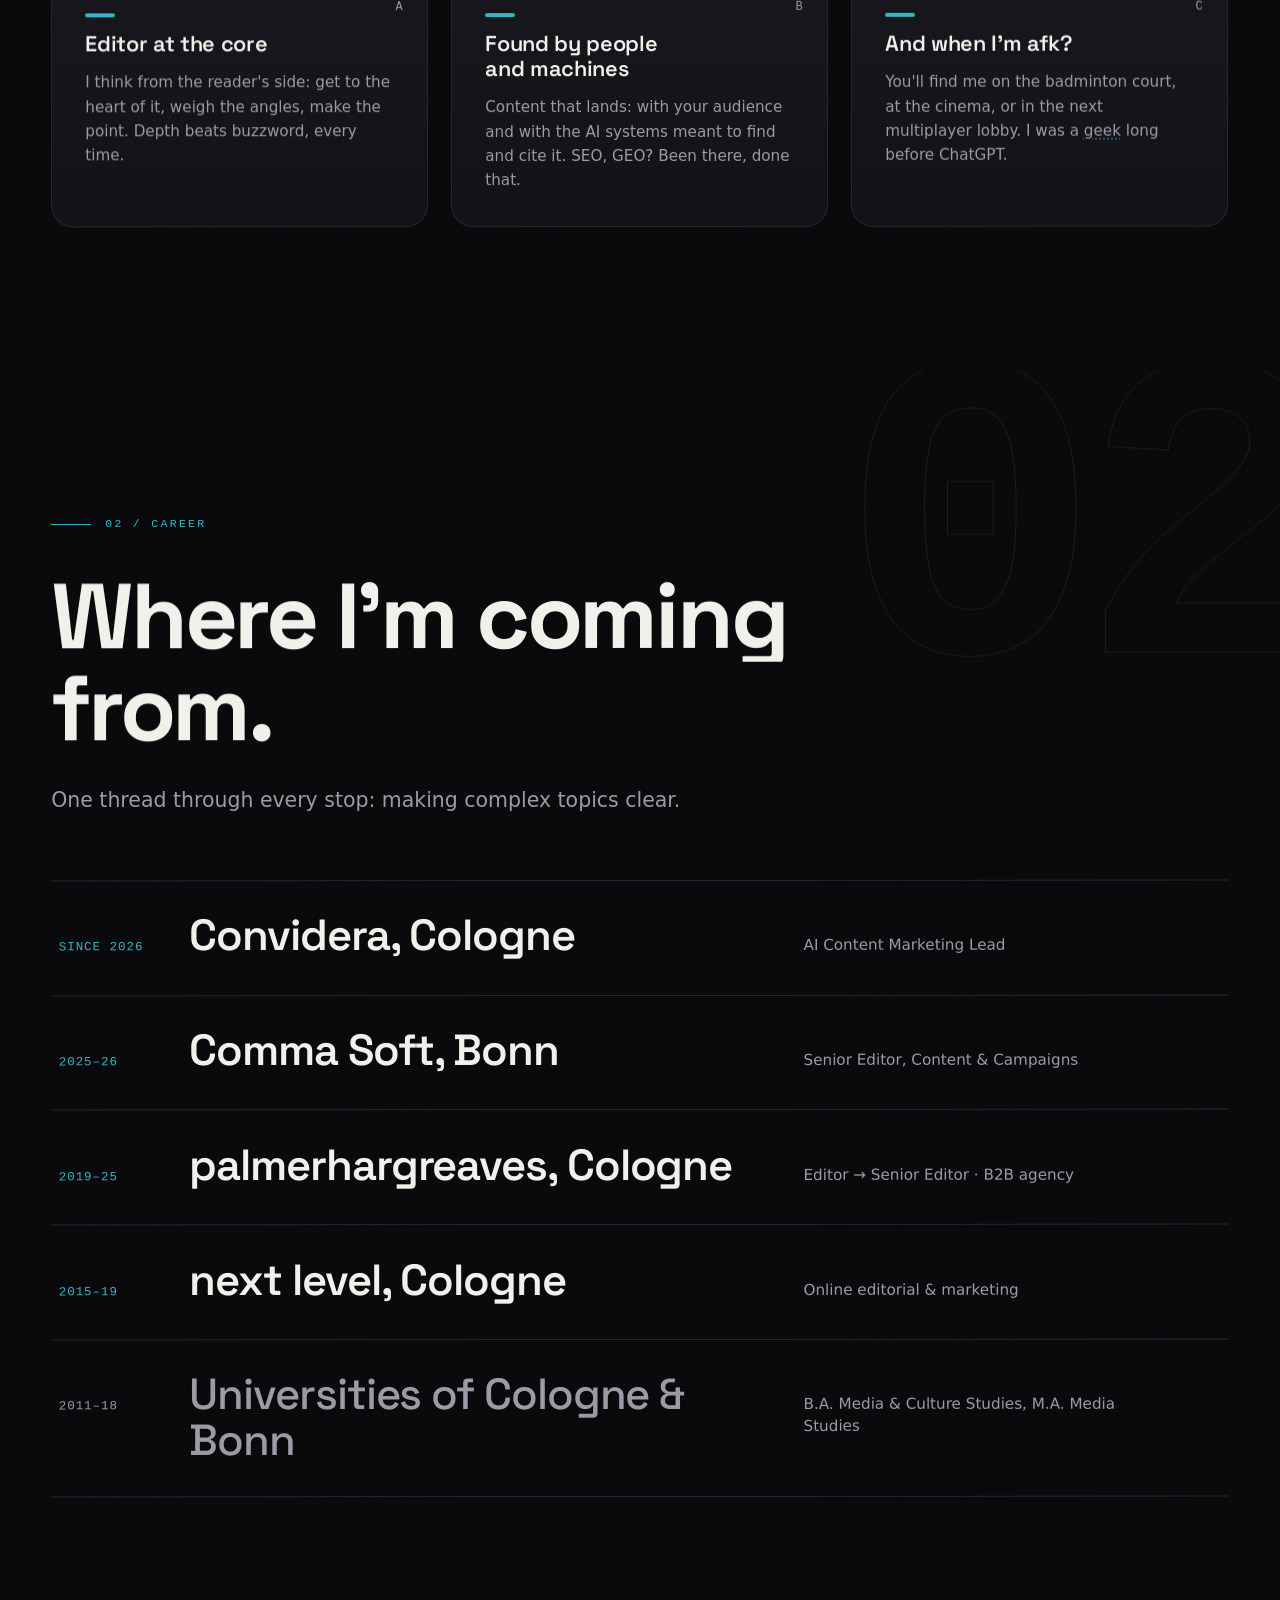
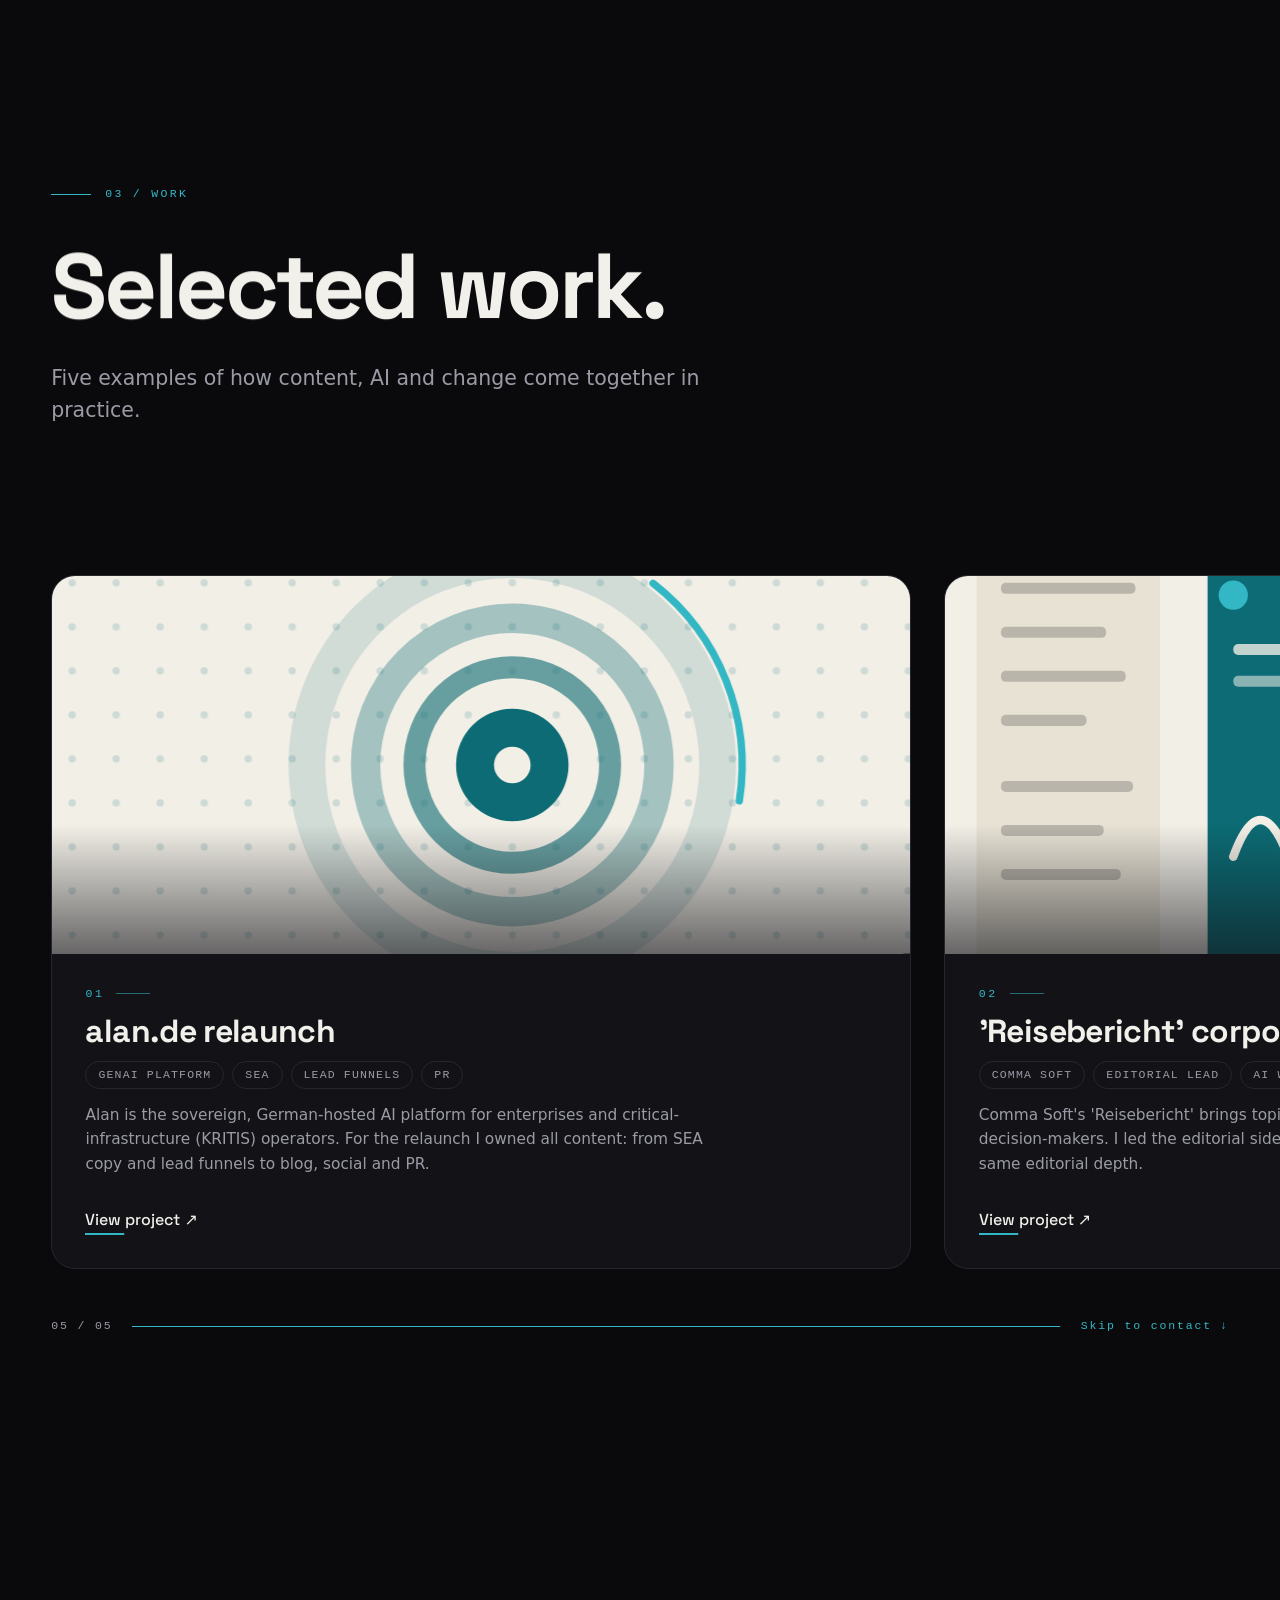
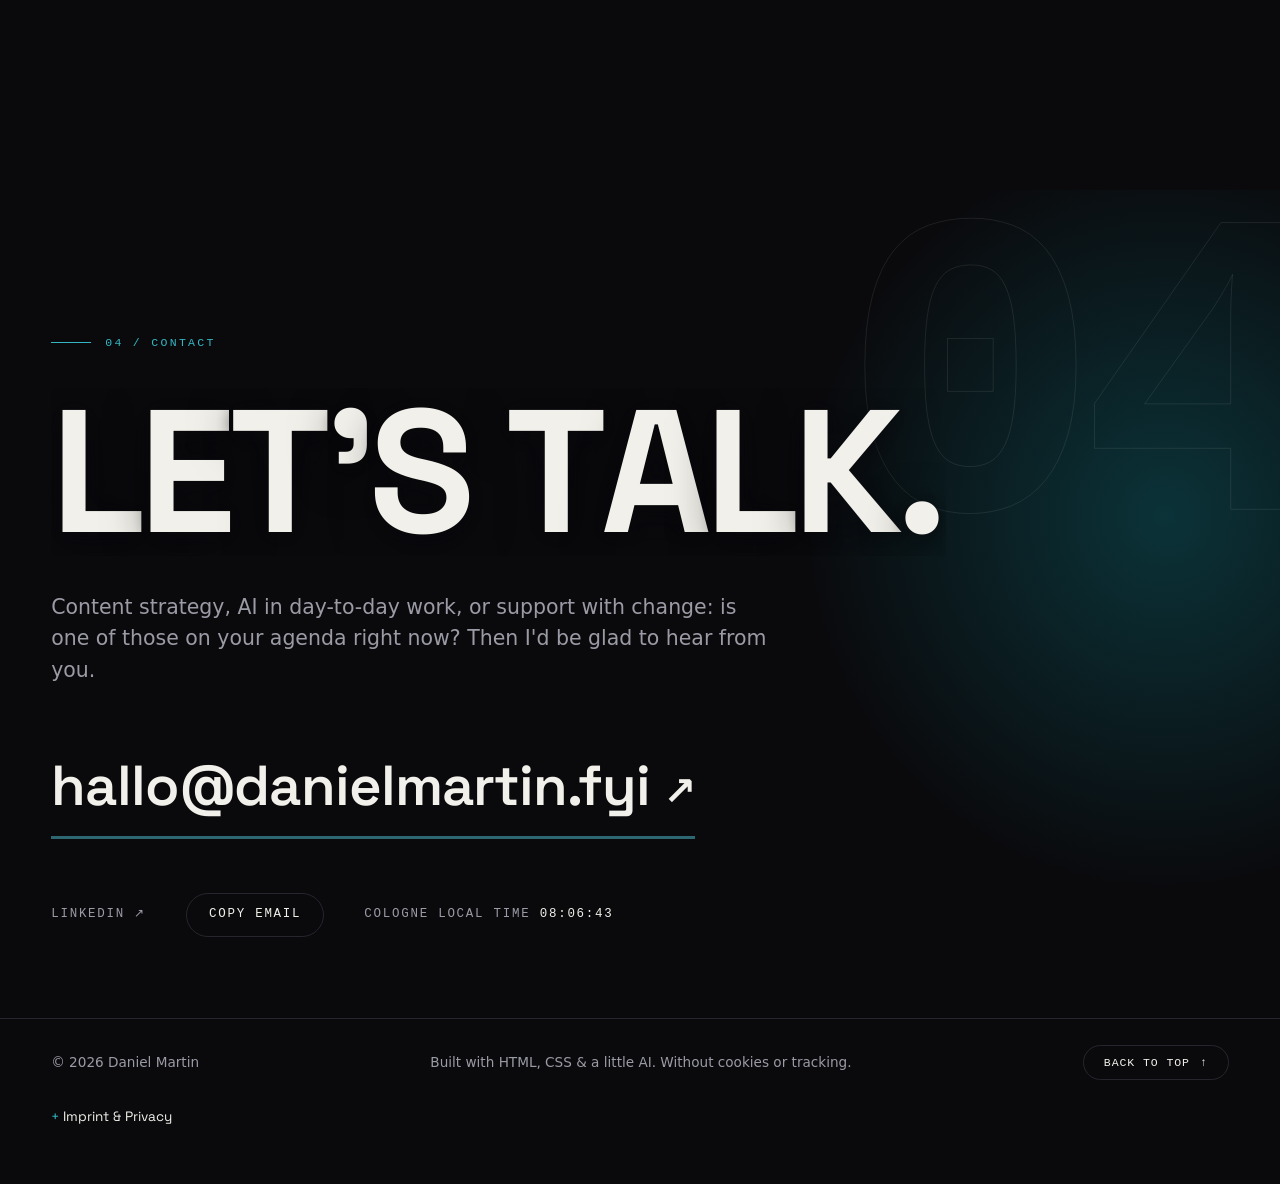
==== commit ac52749b: "UX-Feinschliff nach Design-Review: Konversionspfad, Parität, Lesbarkeit - Projekt-Pin verkürzt (~60 " ====
--- a/index.html
+++ b/index.html
@@ -22,11 +22,37 @@
 <meta name="twitter:description" content="Komplexe Themen verständlich und wirksam machen: Content-Strategie, KI und Change.">
 <meta name="twitter:image" content="https://danielmartin.fyi/img/og-image.png">
 <meta name="twitter:image:alt" content="Daniel Martin – Content und AI Strategist. Klartexten. Vordenken.">
+<script type="application/ld+json">
+{
+  "@context":"https://schema.org",
+  "@type":"ProfilePage",
+  "inLanguage":["de","en"],
+  "url":"https://danielmartin.fyi/",
+  "mainEntity":{
+    "@type":"Person",
+    "name":"Daniel Martin",
+    "jobTitle":"Content und AI Strategist",
+    "description":"Content und AI Strategist aus Köln: Content-Strategie für komplexe Themen, KI und Change.",
+    "url":"https://danielmartin.fyi/",
+    "image":"https://danielmartin.fyi/assets/portrait.webp",
+    "email":"mailto:hallo@danielmartin.fyi",
+    "address":{"@type":"PostalAddress","addressLocality":"Köln","addressCountry":"DE"},
+    "sameAs":["https://www.linkedin.com/in/daniel-nicht-martin/"],
+    "worksFor":{"@type":"Organization","name":"Convidera"},
+    "alumniOf":[
+      {"@type":"CollegeOrUniversity","name":"Universität zu Köln"},
+      {"@type":"CollegeOrUniversity","name":"Universität Bonn"}
+    ],
+    "knowsLanguage":["de","en"],
+    "knowsAbout":["Content-Strategie","Redaktion","PR","CEO-Ghostwriting","SEO","SEA","GEO","KI-Enablement","GenAI-Workflows","Change Management","Agile Zusammenarbeit"]
+  }
+}
+</script>
 <link rel="icon" type="image/svg+xml" href="assets/favicon.svg">
 <link rel="preload" href="assets/SpaceGrotesk-var.woff2" as="font" type="font/woff2" crossorigin>
 <script>/* Theme früh setzen, um Flackern zu vermeiden */(function(){try{var t=localStorage.getItem('dm-theme');if(t==='dark'||t==='light')document.documentElement.setAttribute('data-theme',t);}catch(e){}})();</script>
 <script>/* Easteregg-Skin früh wiederherstellen (Konami: Terminal-Modus) */try{if(sessionStorage.getItem('dm-egg'))document.documentElement.setAttribute('data-egg','terminal');}catch(e){}</script>
-<link rel="stylesheet" href="css/style.css?v=18">
+<link rel="stylesheet" href="css/style.css?v=19">
 </head>
 <body>
 
@@ -122,12 +148,14 @@
     <!-- ── SKILL-MARQUEE (eine Reihe, ruhig) ── -->
     <div class="mq" aria-hidden="true">
       <div class="mq-row mq-a">
-        <div class="mq-track">
+        <div class="mq-track" id="mqTrack">
           <span>Content-Strategie</span><b>✳</b><span>Redaktion</span><b>✳</b><span>PR</span><b>✳</b><span>CEO-Ghostwriting</span><b>✳</b><span>SEO &amp; SEA</span><b>✳</b><span>KI-Enablement</span><b>✳</b><span>GenAI-Workflows</span><b>✳</b><span>Change Management</span><b>✳</b><span>Agile</span><b>✳</b>
           <span>Content-Strategie</span><b>✳</b><span>Redaktion</span><b>✳</b><span>PR</span><b>✳</b><span>CEO-Ghostwriting</span><b>✳</b><span>SEO &amp; SEA</span><b>✳</b><span>KI-Enablement</span><b>✳</b><span>GenAI-Workflows</span><b>✳</b><span>Change Management</span><b>✳</b><span>Agile</span><b>✳</b>
         </div>
       </div>
     </div>
+    <!-- Zugängliche/maschinenlesbare Fassung des dekorativen Marquees -->
+    <p class="sr-only" data-i18n="skills.srlist">Schwerpunkte: Content-Strategie, Redaktion, PR, CEO-Ghostwriting, SEO &amp; SEA, KI-Enablement, GenAI-Workflows, Change Management und agile Zusammenarbeit.</p>
 
     <!-- ── 01 ÜBER MICH ── -->
     <section id="about" class="sec" data-idx="01" data-navkey="nav.about">
@@ -162,7 +190,7 @@
       <div class="wrap">
         <p class="sec-num mono" data-reveal><span data-i18n="career.num">02 / Werdegang</span></p>
         <h2 class="sec-title" data-split data-i18n="career.title">Wo ich herkomme.</h2>
-        <p class="sec-lead" data-reveal data-i18n="career.lead">Vier Stationen, ein roter Faden: komplexe Themen verständlich machen.</p>
+        <p class="sec-lead" data-reveal data-i18n="career.lead">Ein roter Faden durch jede Station: komplexe Themen verständlich machen.</p>
         <p class="sr-only" data-i18n="career.srhint">Berufliche Stationen in chronologischer Reihenfolge, die aktuellste zuerst.</p>
         <ol class="cvlist">
           <li class="cvrow" data-reveal>
@@ -328,10 +356,10 @@
               </div>
             </article>
           </div>
-          <div class="pin-progress mono" aria-hidden="true">
-            <span id="pinCount">01 / 05</span>
-            <span class="pin-bar"><i id="pinBar"></i></span>
-            <span class="pin-next" id="pinNext"><span data-i18n="contact.num">04 / Kontakt</span> <b>↓</b></span>
+          <div class="pin-progress mono">
+            <span id="pinCount" aria-hidden="true">01 / 05</span>
+            <span class="pin-bar" aria-hidden="true"><i id="pinBar"></i></span>
+            <a class="pin-next" id="pinNext" href="#contact"><span data-i18n="work.skip">Zum Kontakt</span> <b aria-hidden="true">↓</b></a>
           </div>
         </div>
       </div>
@@ -374,6 +402,7 @@
       <details class="legal-details" id="legal">
         <summary data-i18n="impressum.summary">Impressum &amp; Datenschutz</summary>
         <div class="legal">
+          <p class="legal-note" data-i18n="legal.langnote"></p>
           <p><strong>Angaben gemäß § 5 DDG</strong><br>
           Daniel Martin<br>
           c/o POSTFLEX PFX-333-216<br>
@@ -384,7 +413,7 @@
           <p><strong>Verantwortlich i. S. d. § 18 Abs. 2 MStV</strong><br>
           Daniel Martin, Anschrift wie oben.</p>
           <p><strong>Datenschutz</strong><br>
-          Diese Seite ist statisch auf GitHub Pages gehostet, setzt keine Cookies und bindet keine externen Dienste oder Schriftarten von Drittservern ein. Es findet kein Tracking statt. Einstellungen (z. B. Theme und Sprache) werden ausschließlich lokal im Browser gespeichert (Local Storage) und nicht übertragen. Beim Aufruf werden serverseitig technisch bedingt Zugriffsdaten (z. B. IP-Adresse) durch den Hoster GitHub verarbeitet, siehe <a href="https://docs.github.com/site-policy/privacy-policies/github-general-privacy-statement" rel="noopener" target="_blank">GitHub Privacy Statement</a>.</p>
+          Diese Seite ist statisch auf GitHub Pages gehostet, setzt keine Cookies und bindet keine externen Dienste oder Schriftarten von Drittservern ein. Es findet kein Tracking statt. Einstellungen (z. B. Theme und Sprache) sowie der Zustand eines kleinen Easter Eggs werden ausschließlich lokal im Browser gespeichert (Local bzw. Session Storage) und nicht übertragen. Beim Aufruf werden serverseitig technisch bedingt Zugriffsdaten (z. B. IP-Adresse) durch den Hoster GitHub verarbeitet, siehe <a href="https://docs.github.com/site-policy/privacy-policies/github-general-privacy-statement" rel="noopener" target="_blank">GitHub Privacy Statement</a>.</p>
           <p><strong>E-Mail-Postfach (mailbox.org)</strong><br>
           E-Mails an Adressen dieser Domain (z. B. <a href="mailto:hallo@danielmartin.fyi">hallo@danielmartin.fyi</a>) werden direkt von mailbox.org (Heinlein Support GmbH, Berlin) empfangen und verwaltet. Eine Übermittlung in Drittstaaten findet dabei nicht statt. Rechtsgrundlage ist das berechtigte Interesse an einer zuverlässigen und spamfreien Kontaktmöglichkeit gemäß Art. 6 Abs. 1 S. 1 lit. f DSGVO.</p>
         </div>
@@ -392,6 +421,6 @@
     </div>
   </footer>
 
-  <script src="js/main.js?v=18"></script>
+  <script src="js/main.js?v=19"></script>
 </body>
 </html>
--- a/css/style.css
+++ b/css/style.css
@@ -137,10 +137,13 @@
 .menu-btn{display:inline-flex; align-items:center; gap:12px; border:0; background:none; color:var(--ink); cursor:pointer; padding:8px 0; z-index:95}
 .menu-btn-label{font-size:.72rem; text-transform:uppercase}
 .menu-btn-icon{display:flex; flex-direction:column; gap:6px; width:26px}
-.menu-btn-icon i{display:block; height:2px; background:var(--ink); transition:transform .35s var(--ease-out), width .35s var(--ease-out)}
+.menu-btn-icon i{display:block; height:2px; background:var(--ink); transition:transform .35s var(--ease-out)}
 .menu-btn-icon i:last-child{width:70%; align-self:flex-end}
 body.menu-open .menu-btn-icon i:first-child{transform:translateY(4px) rotate(45deg)}
-body.menu-open .menu-btn-icon i:last-child{width:100%; transform:translateY(-4px) rotate(-45deg)}
+/* Die 70-%-Linie per Transform statt width auf volle Länge bringen:
+   scaleX(1/.7) streckt auf 26px, translate(-3.9px) = 15 % der Iconbreite
+   schiebt das Kreuz in die Mitte (Icon ist fix 26px breit) */
+body.menu-open .menu-btn-icon i:last-child{transform:translate(-3.9px,-4px) rotate(-45deg) scaleX(1.4286)}
 
 /* ── Fullscreen-Menü ── */
 .ovmenu{
@@ -219,7 +222,9 @@
 }
 .h-line-outline{
   -webkit-text-stroke:clamp(1px, .16vw, 2.5px) var(--ink);
-  color:transparent;
+  /* Gefüllt-gedimmt statt purer Outline: behält den Zweiton-Charakter,
+     bleibt aber auch für sehschwache Besucher lesbar (~4:1 bei Display-Größe) */
+  color:color-mix(in srgb, var(--ink) 45%, transparent);
   transition:color .5s ease, -webkit-text-stroke-color .5s ease;
 }
 .h-line-outline:hover{color:var(--acc); -webkit-text-stroke-color:var(--acc)}
@@ -457,9 +462,10 @@
 }
 .pin-bar{flex:1; height:1px; background:var(--line); position:relative; overflow:hidden}
 .pin-bar i{position:absolute; inset:0; background:var(--acc); transform:scaleX(0); transform-origin:left; will-change:transform}
-/* Wegweiser: erscheint auf der letzten Karte, zeigt an, dass es weiter zum Kontakt geht */
-.pin-next{color:var(--acc); display:inline-flex; align-items:center; gap:8px; opacity:0; transform:translateY(6px); transition:opacity .4s ease, transform .5s var(--ease-out)}
-.pin-next.show{opacity:1; transform:none}
+/* Wegweiser: während des Pins dauerhaft sichtbar und klickbar –
+   überspringt die Galerie; auf der letzten Karte zieht er an */
+.pin-next{color:var(--acc); display:inline-flex; align-items:center; gap:8px; text-decoration:none; opacity:.75; transition:opacity .4s ease; pointer-events:auto}
+.pin-next:hover, .pin-next:focus-visible, .pin-next.show{opacity:1}
 .pin-next b{font-weight:400; animation:pin-next-bob 1.6s ease-in-out infinite}
 @keyframes pin-next-bob{0%,100%{transform:translateY(0)} 50%{transform:translateY(3px)}}
 @media (prefers-reduced-motion:reduce){.pin-next b{animation:none}}
@@ -518,11 +524,19 @@
 .mail-mega:hover{color:var(--acc)}
 .mail-arrow{font-size:.7em; transition:transform .45s var(--ease-out); display:inline-block}
 .mail-mega:hover .mail-arrow{transform:translate(6px,-6px)}
-.contact-meta{display:flex; flex-wrap:wrap; gap:16px 40px; margin-top:clamp(2.6rem,6vh,4rem); font-size:.78rem; text-transform:uppercase; letter-spacing:.14em; color:var(--ink-2)}
+.contact-meta{display:flex; flex-wrap:wrap; align-items:center; gap:16px 40px; margin-top:clamp(2.6rem,6vh,4rem); font-size:.78rem; text-transform:uppercase; letter-spacing:.14em; color:var(--ink-2)}
 .contact-meta a{text-decoration:none}
-.contact-meta a:hover, .contact-meta button:hover{color:var(--acc)}
+.contact-meta a:hover{color:var(--acc)}
 .contact-meta b{color:var(--ink); font-weight:500; font-variant-numeric:tabular-nums}
-.copy-mail{border:0; padding:0; background:none; color:inherit; font:inherit; text-transform:inherit; letter-spacing:inherit; cursor:pointer}
+/* Rettungsanker neben dem Mailto: echtes Tap-Ziel statt Textknopf */
+.copy-mail{
+  display:inline-flex; align-items:center; min-height:44px;
+  border:1px solid var(--line); border-radius:999px; padding:10px 22px;
+  background:transparent; color:var(--ink); font:inherit;
+  text-transform:inherit; letter-spacing:inherit; cursor:pointer;
+  transition:background .25s ease, color .25s ease, border-color .25s ease;
+}
+.copy-mail:hover{background:var(--acc); border-color:var(--acc); color:var(--acc-ink)}
 
 /* ── Footer ── */
 .footer{border-top:1px solid var(--line); position:relative}
@@ -544,6 +558,9 @@
 .legal{margin-top:16px; line-height:1.7; max-width:62ch}
 .legal strong{color:var(--ink)}
 .legal a{color:var(--ink)}
+/* Hinweis nur in der EN-Fassung (DE-Wert ist leer → ausgeblendet) */
+.legal-note{font-style:italic}
+.legal-note:empty{display:none}
 
 /* ── Menü offen: Seite einfrieren ── */
 body.menu-open{overflow:hidden}
@@ -559,7 +576,7 @@
   max-width:min(88vw, 420px); text-align:left; line-height:1.55;
   background:color-mix(in srgb, var(--bg-2) 94%, var(--acc)); color:var(--ink);
   font-family:var(--font-mono); font-size:.78rem; letter-spacing:.04em;
-  padding:14px 20px; border:1px solid var(--line); border-left:3px solid var(--acc); border-radius:10px;
+  padding:14px 20px; border:1px solid color-mix(in srgb, var(--acc) 35%, var(--line)); border-radius:10px;
   box-shadow:0 18px 44px color-mix(in srgb, #000 30%, transparent);
   opacity:0; transition:opacity .35s ease, transform .35s ease;
 }
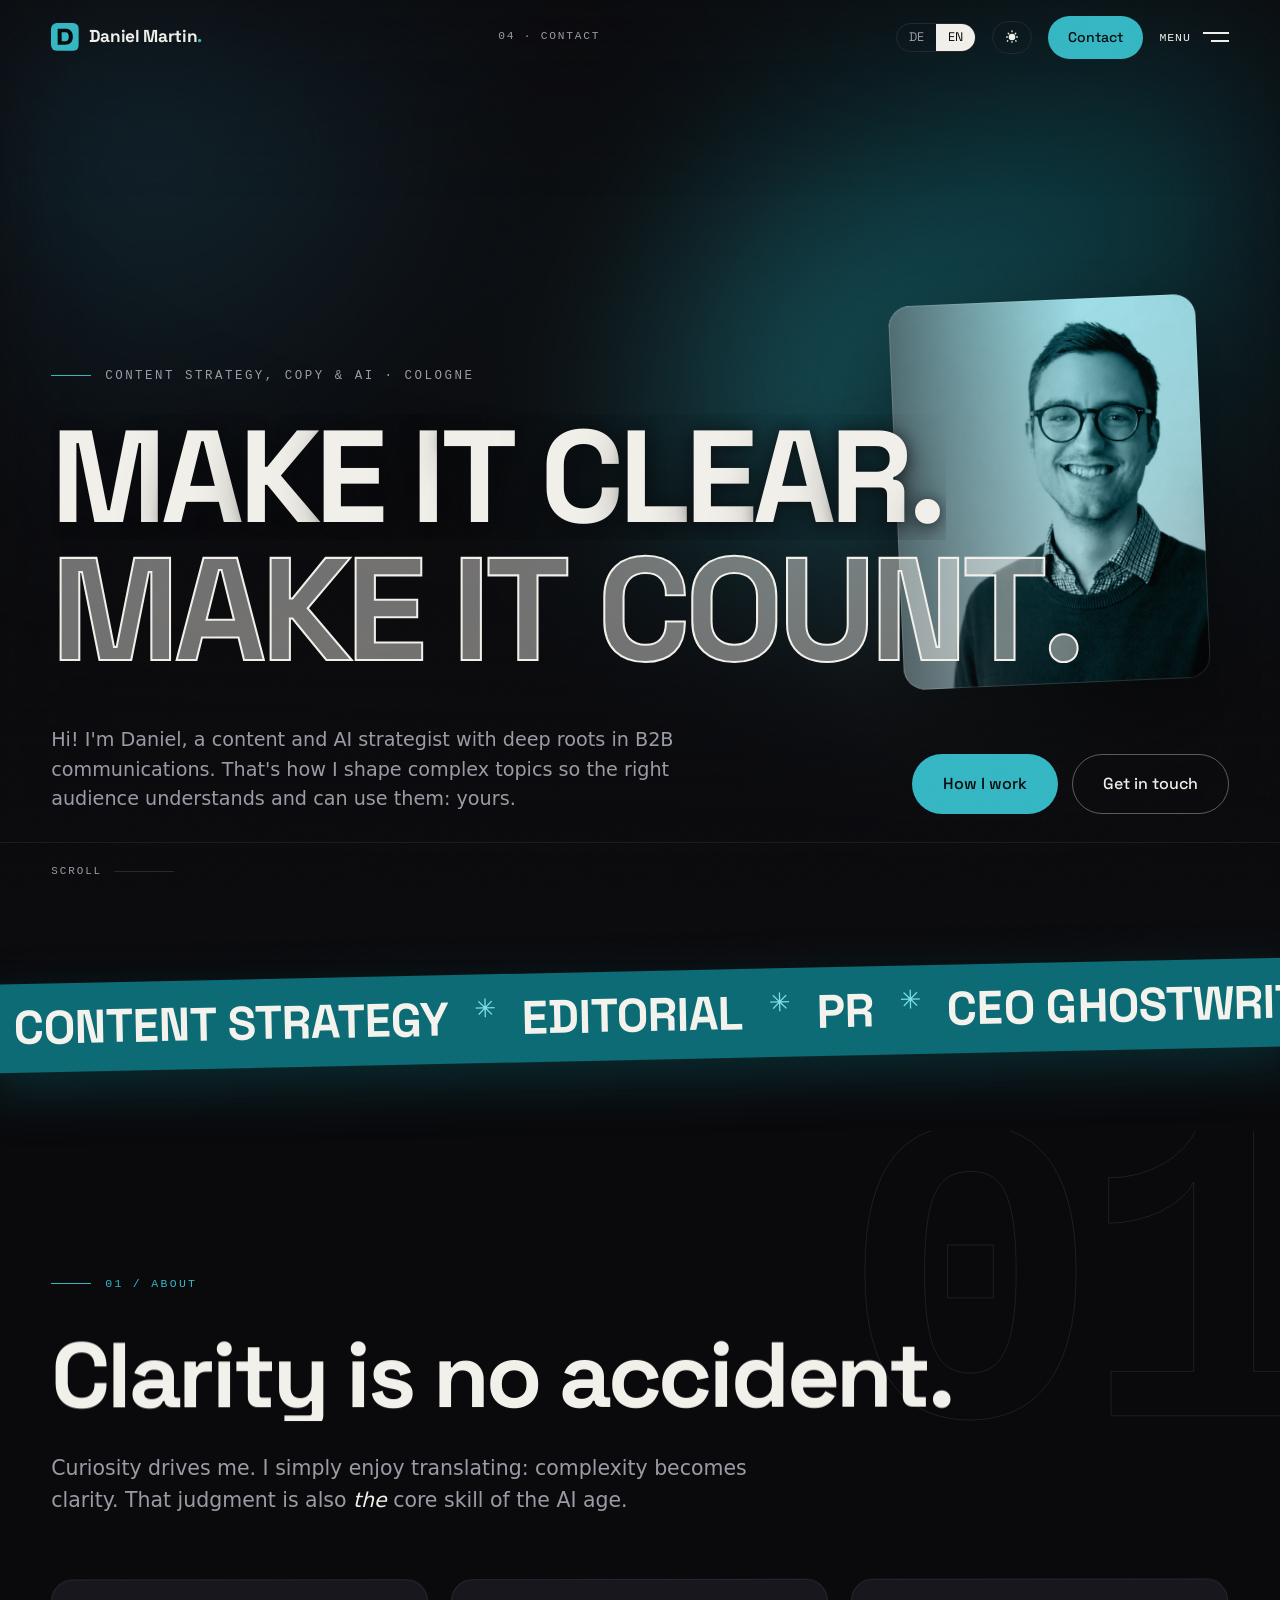
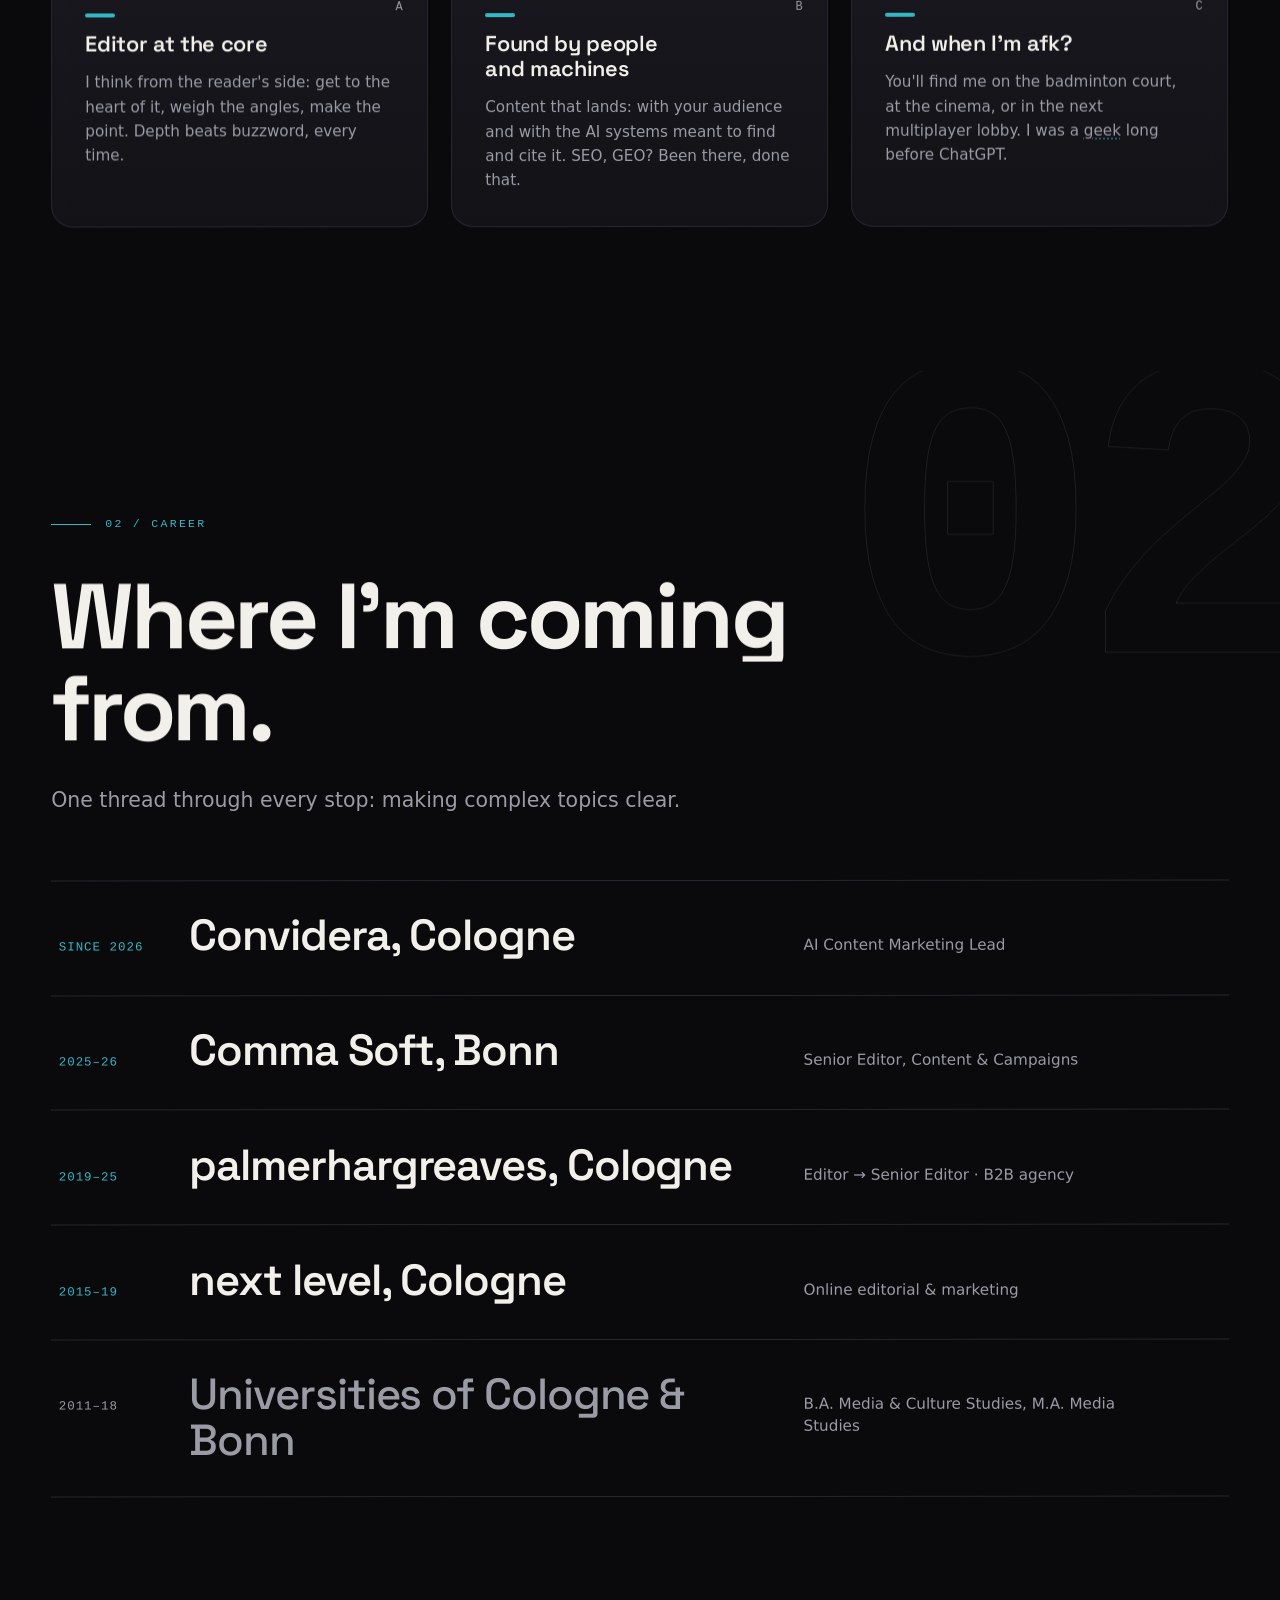
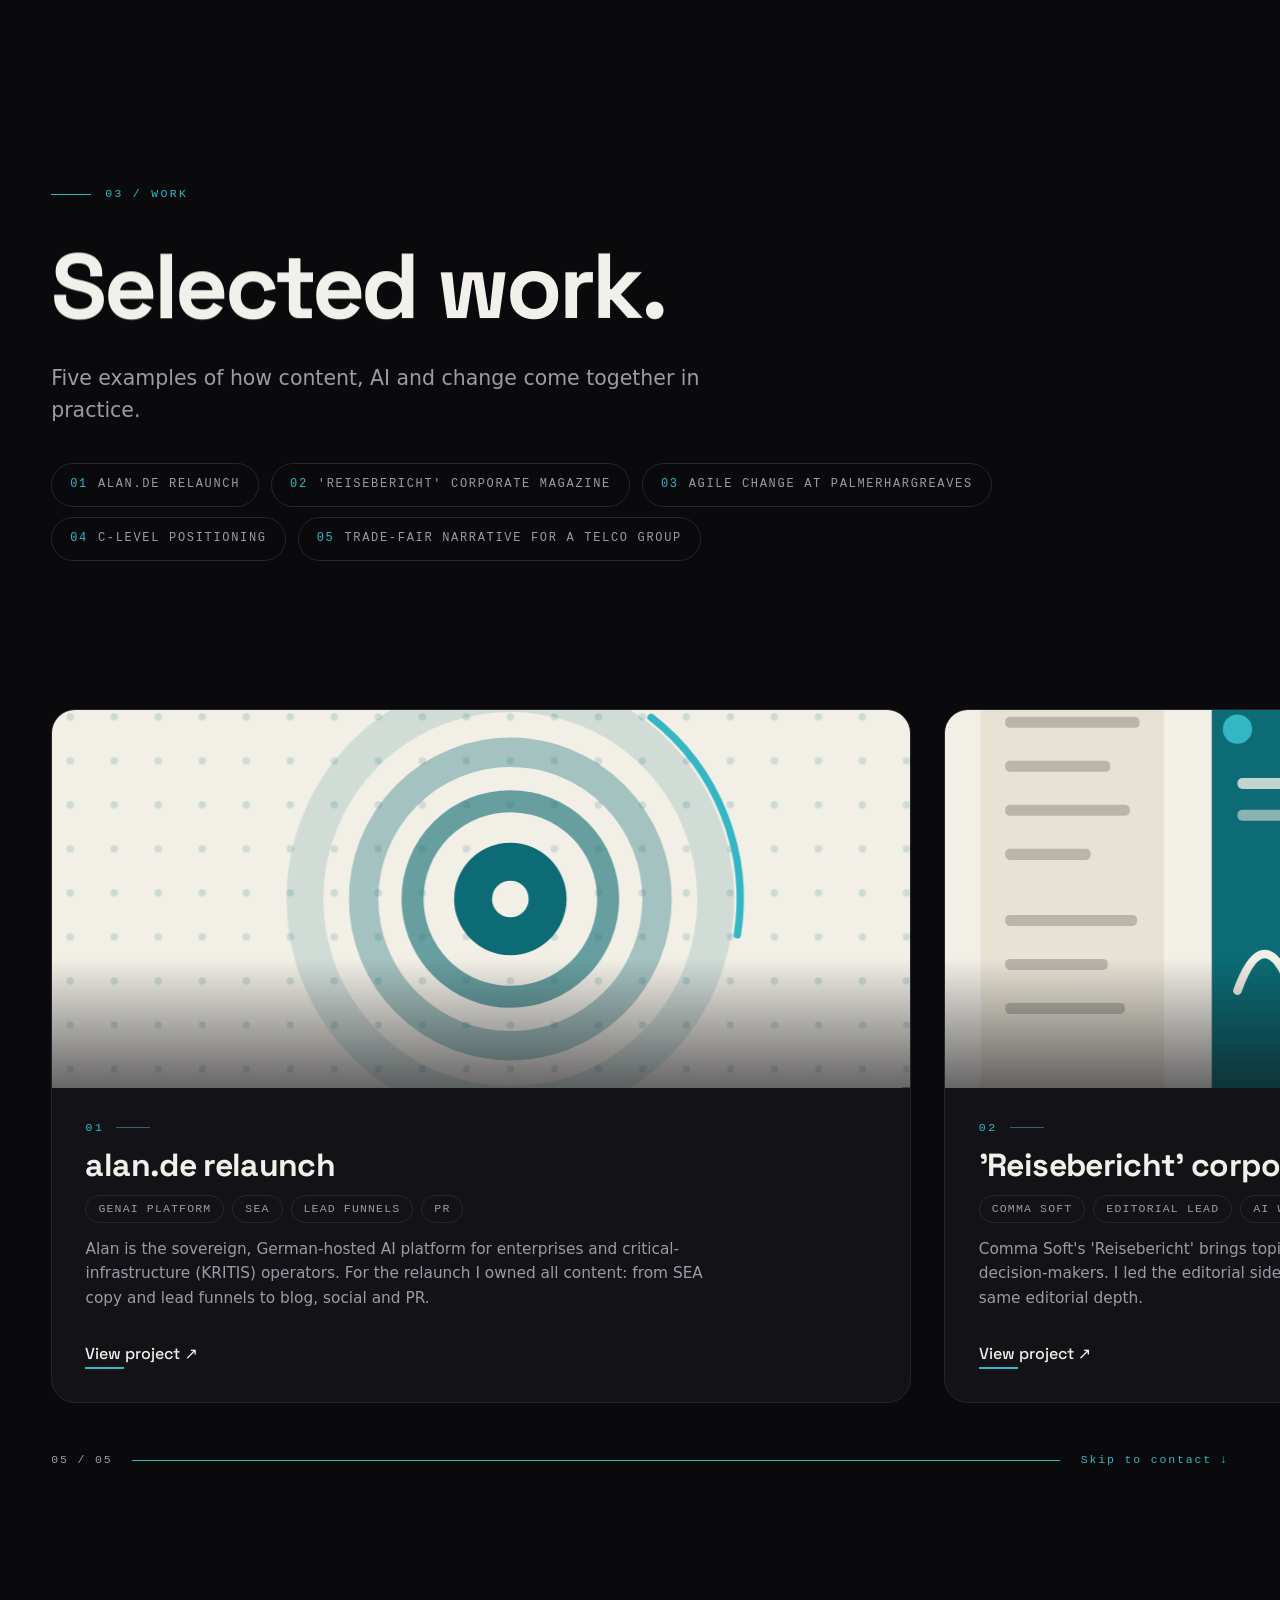
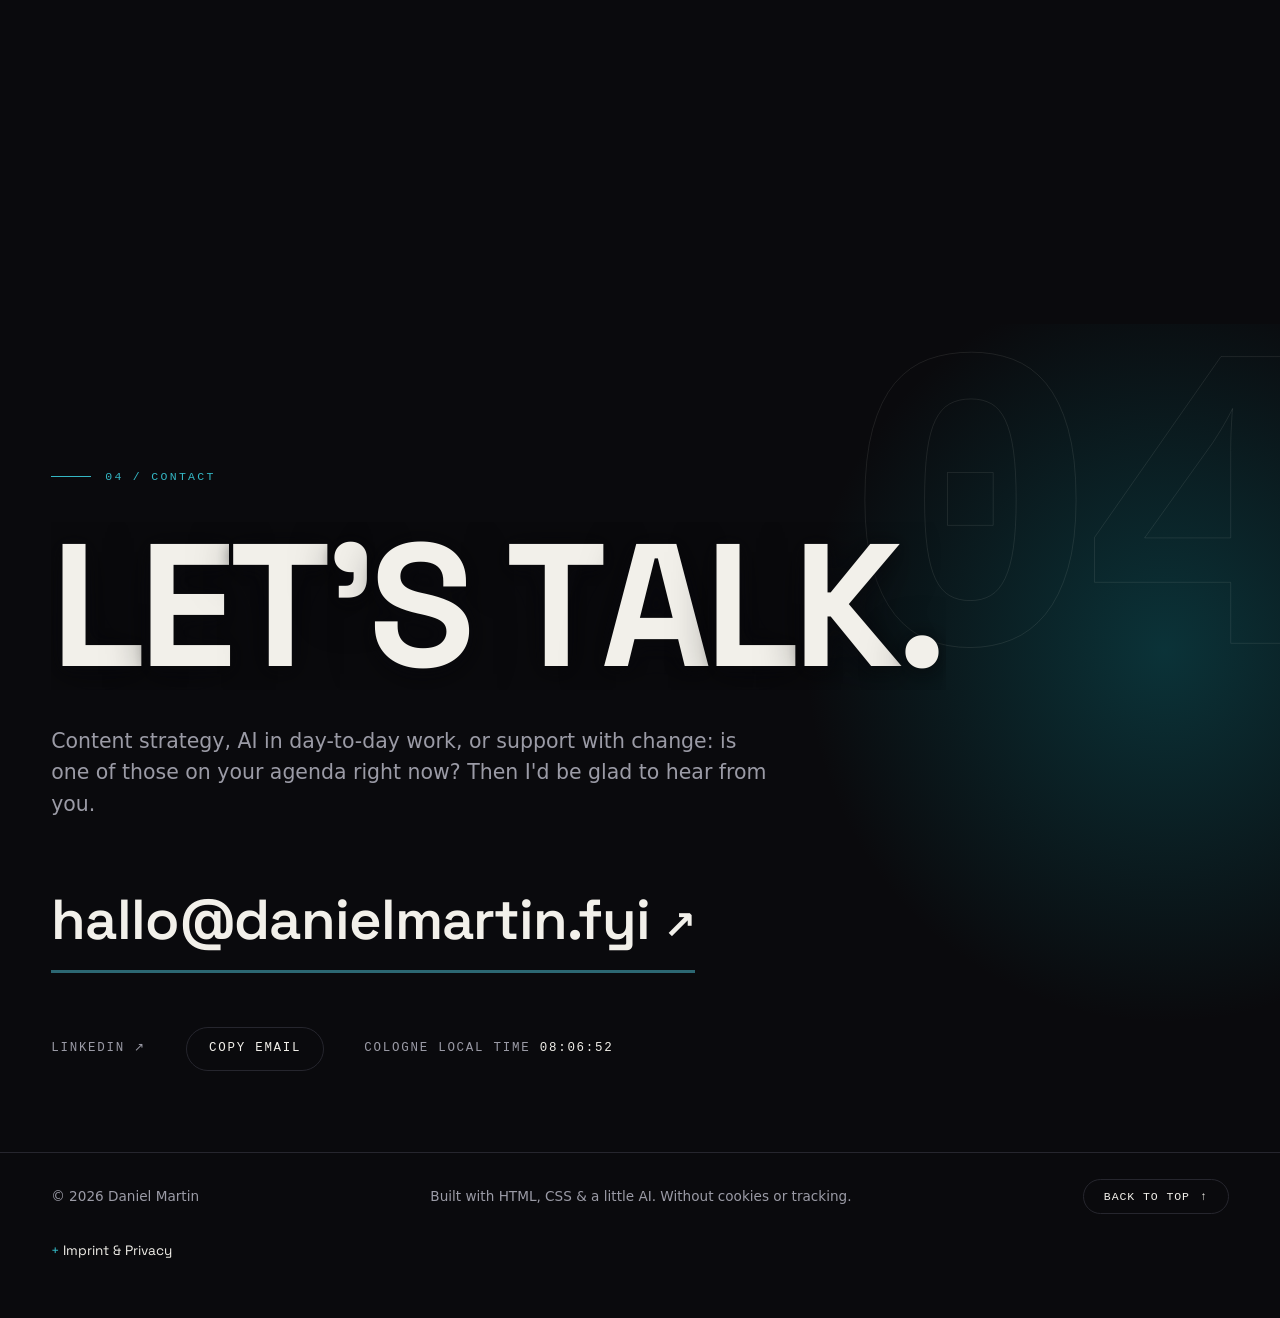
==== commit cfdce833: "Evidenzpfad: Projektindex, Clipping-Schutz, Meta-Copy - Fünf-Titel-Index über der Projektgalerie: kl" ====
--- a/index.html
+++ b/index.html
@@ -4,7 +4,7 @@
 <meta charset="UTF-8">
 <meta name="viewport" content="width=device-width, initial-scale=1, viewport-fit=cover">
 <title>Daniel Martin – Content und AI Strategist</title>
-<meta name="description" content="Daniel Martin, Content und AI Strategist aus Köln. Ich mache komplexe Themen verständlich und wirksam: Content-Strategie für komplexe Themen, KI und Change.">
+<meta name="description" content="Daniel Martin, Content und AI Strategist aus Köln. Ich mache komplexe Themen verständlich und wirksam: Content-Strategie, KI und Change.">
 <meta name="author" content="Daniel Martin">
 <link rel="canonical" href="https://danielmartin.fyi/">
 <meta name="theme-color" content="#0A0A0D">
@@ -52,7 +52,7 @@
 <link rel="preload" href="assets/SpaceGrotesk-var.woff2" as="font" type="font/woff2" crossorigin>
 <script>/* Theme früh setzen, um Flackern zu vermeiden */(function(){try{var t=localStorage.getItem('dm-theme');if(t==='dark'||t==='light')document.documentElement.setAttribute('data-theme',t);}catch(e){}})();</script>
 <script>/* Easteregg-Skin früh wiederherstellen (Konami: Terminal-Modus) */try{if(sessionStorage.getItem('dm-egg'))document.documentElement.setAttribute('data-egg','terminal');}catch(e){}</script>
-<link rel="stylesheet" href="css/style.css?v=19">
+<link rel="stylesheet" href="css/style.css?v=20">
 </head>
 <body>
 
@@ -95,7 +95,7 @@
   <!-- ── Fullscreen-Menü ── -->
   <div class="ovmenu" id="ovmenu" aria-hidden="true">
     <svg class="ov-mark" viewBox="0 0 5016 5016" aria-hidden="true"><use href="#dmD"/></svg>
-    <nav class="ov-nav" aria-label="Hauptmenü">
+    <nav class="ov-nav" data-i18n-aria="nav.main" aria-label="Hauptmenü">
       <a href="#about" class="ov-link" data-scramble><span class="ov-idx mono">01</span><span class="ov-word" data-i18n="nav.about">Über mich</span></a>
       <a href="#career" class="ov-link" data-scramble><span class="ov-idx mono">02</span><span class="ov-word" data-i18n="nav.career">Werdegang</span></a>
       <a href="#work" class="ov-link" data-scramble><span class="ov-idx mono">03</span><span class="ov-word" data-i18n="nav.work">Projekte</span></a>
@@ -228,11 +228,18 @@
         <p class="sec-num mono" data-reveal><span data-i18n="work.num">03 / Projekte</span></p>
         <h2 class="sec-title" data-split data-i18n="work.title">Ausgewählte Projekte.</h2>
         <p class="sec-lead" data-reveal data-i18n="work.intro">Fünf Beispiele, wie Content, KI und Change in der Praxis zusammenspielen.</p>
+        <ol class="case-index mono" data-reveal data-i18n-aria="work.indexaria" aria-label="Projektübersicht">
+          <li><a href="#case1" data-case="0"><i aria-hidden="true">01</i><span data-i18n="case1.title">Relaunch alan.de</span></a></li>
+          <li><a href="#case2" data-case="1"><i aria-hidden="true">02</i><span data-i18n="case2.title">Corporate-Magazin „Reisebericht“</span></a></li>
+          <li><a href="#case3" data-case="2"><i aria-hidden="true">03</i><span data-i18n="case3.title">Agiler Change bei palmerhargreaves</span></a></li>
+          <li><a href="#case4" data-case="3"><i aria-hidden="true">04</i><span data-i18n="case4.title">C-Level-Positionierung</span></a></li>
+          <li><a href="#case5" data-case="4"><i aria-hidden="true">05</i><span data-i18n="case5.title">Messe-Narrativ für einen Telko-Konzern</span></a></li>
+        </ol>
       </div>
       <div class="pin-sec" id="pinSec">
         <div class="pin-vp">
           <div class="track" id="workTrack">
-            <article class="pcard">
+            <article class="pcard" id="case1">
               <figure class="pc-media"><svg class="pc-art" role="img" aria-label="alan.de, Kommunikation für eine sichere KI-Plattform" data-i18n-aria="img.case1" focusable="false" viewBox="0 0 800 450" preserveAspectRatio="xMidYMid slice">
                 <rect width="800" height="450" fill="#F2EFE7"/>
                 <defs><pattern id="a1d" width="36" height="36" patternUnits="userSpaceOnUse"><circle cx="4" cy="4" r="3" fill="#0C6B74"/></pattern></defs>
@@ -257,7 +264,7 @@
                 <a class="pc-link" href="https://alan.de/" target="_blank" rel="noopener" data-i18n="case.view">Projekt ansehen ↗</a>
               </div>
             </article>
-            <article class="pcard">
+            <article class="pcard" id="case2">
               <figure class="pc-media"><svg class="pc-art" role="img" aria-label="Reisebericht, das Corporate-Magazin für Vorreiter, Comma Soft" data-i18n-aria="img.case2" focusable="false" viewBox="0 0 800 450" preserveAspectRatio="xMidYMid slice">
                 <rect width="800" height="450" fill="#F2EFE7"/>
                 <g fill="#E7E2D4">
@@ -284,7 +291,7 @@
                 <a class="pc-link" href="https://comma-soft.com/humboldt-gruppe/reisebericht-04/" target="_blank" rel="noopener" data-i18n="case.view">Projekt ansehen ↗</a>
               </div>
             </article>
-            <article class="pcard">
+            <article class="pcard" id="case3">
               <figure class="pc-media"><svg class="pc-art" role="img" aria-label="palmerhargreaves, B2B-Agentur in Köln" data-i18n-aria="img.case3" focusable="false" viewBox="0 0 800 450" preserveAspectRatio="xMidYMid slice">
                 <rect width="800" height="450" fill="#F2EFE7"/>
                 <g fill="#0C6B74">
@@ -305,7 +312,7 @@
                 <a class="pc-link" href="https://www.palmerhargreaves.com/de/" target="_blank" rel="noopener" data-i18n="case.view">Projekt ansehen ↗</a>
               </div>
             </article>
-            <article class="pcard">
+            <article class="pcard" id="case4">
               <figure class="pc-media"><svg class="pc-art" role="img" aria-label="C-Level-Positionierung und Thought Leadership" data-i18n-aria="img.case4" focusable="false" viewBox="0 0 800 450" preserveAspectRatio="xMidYMid slice">
                 <rect width="800" height="450" fill="#F2EFE7"/>
                 <line x1="40" y1="225" x2="760" y2="225" stroke="#1A1A1E" stroke-width="1.5" opacity=".25"/>
@@ -328,7 +335,7 @@
                 <a class="pc-link" href="#contact" data-i18n="case.talk">Mehr im Gespräch →</a>
               </div>
             </article>
-            <article class="pcard">
+            <article class="pcard" id="case5">
               <figure class="pc-media"><svg class="pc-art" role="img" aria-label="Messeauftritt eines Telko-Konzerns" data-i18n-aria="img.case5" focusable="false" viewBox="0 0 800 450" preserveAspectRatio="xMidYMid slice">
                 <rect width="800" height="450" fill="#F2EFE7"/>
                 <defs>
@@ -421,6 +428,6 @@
     </div>
   </footer>
 
-  <script src="js/main.js?v=19"></script>
+  <script src="js/main.js?v=20"></script>
 </body>
 </html>
--- a/css/style.css
+++ b/css/style.css
@@ -406,6 +406,19 @@
   .cvrow::before{transition:none} .cvrow::after{transition:none} .cv-org{transition:none}
 }
 
+/* ── Projekt-Index: fünf Titel auf einen Blick, springt zur Karte ── */
+.case-index{list-style:none; display:flex; flex-wrap:wrap; gap:10px 12px; margin:clamp(1.8rem,4vh,2.6rem) 0 0; padding:0}
+.case-index a{
+  display:inline-flex; align-items:center; gap:10px; min-height:44px;
+  font-size:.75rem; text-transform:uppercase; letter-spacing:.14em;
+  color:var(--ink-2); text-decoration:none;
+  border:1px solid var(--line); border-radius:999px; padding:10px 18px;
+  transition:color .25s ease, border-color .25s ease, background .25s ease;
+}
+.case-index a:hover{background:var(--acc); border-color:var(--acc); color:var(--acc-ink)}
+.case-index i{font-style:normal; color:var(--acc)}
+.case-index a:hover i{color:inherit}
+
 /* ── Projekte: horizontales Pinning ── */
 .sec-work{padding-bottom:0}
 .pin-sec{position:relative; margin-top:clamp(2rem,5vh,4rem)}
@@ -425,7 +438,9 @@
   overflow:hidden; text-decoration:none;
 }
 .pcard{max-height:86svh}
-.pc-media{position:relative; margin:0; height:min(42svh, 440px); overflow:hidden; background:var(--bg-3)}
+/* Medienfläche darf schrumpfen (Floor 150px): auf flachen Viewports gibt
+   sie Höhe an den Kartentext ab, damit der Projekt-Link nie beschnitten wird */
+.pc-media{position:relative; margin:0; height:min(42svh, 440px); flex:0 1 auto; min-height:150px; overflow:hidden; background:var(--bg-3)}
 .pc-media::after{ /* sanfter Übergang ins Karten-Dunkel */
   content:""; position:absolute; inset:auto 0 0 0; height:34%; z-index:2; pointer-events:none;
   background:linear-gradient(to top, color-mix(in srgb, var(--bg-2) 62%, transparent), transparent);
@@ -474,7 +489,7 @@
 .no-pin .pin-vp{position:static; height:auto; overflow:visible}
 .no-pin .track{flex-direction:column; transform:none !important; padding-inline:var(--pad)}
 .no-pin .pcard{width:100%; max-height:none}
-.no-pin .pc-media{height:auto; aspect-ratio:16/9}
+.no-pin .pc-media{flex:none; height:auto; min-height:0; aspect-ratio:16/9}
 .no-pin .pc-media img, .no-pin .pc-media .pc-art{width:100%; margin-left:0; transform:none !important}
 .no-pin .pin-progress{display:none}
 .no-pin.pin-sec{margin-bottom:clamp(2rem,5vh,3.5rem)}
